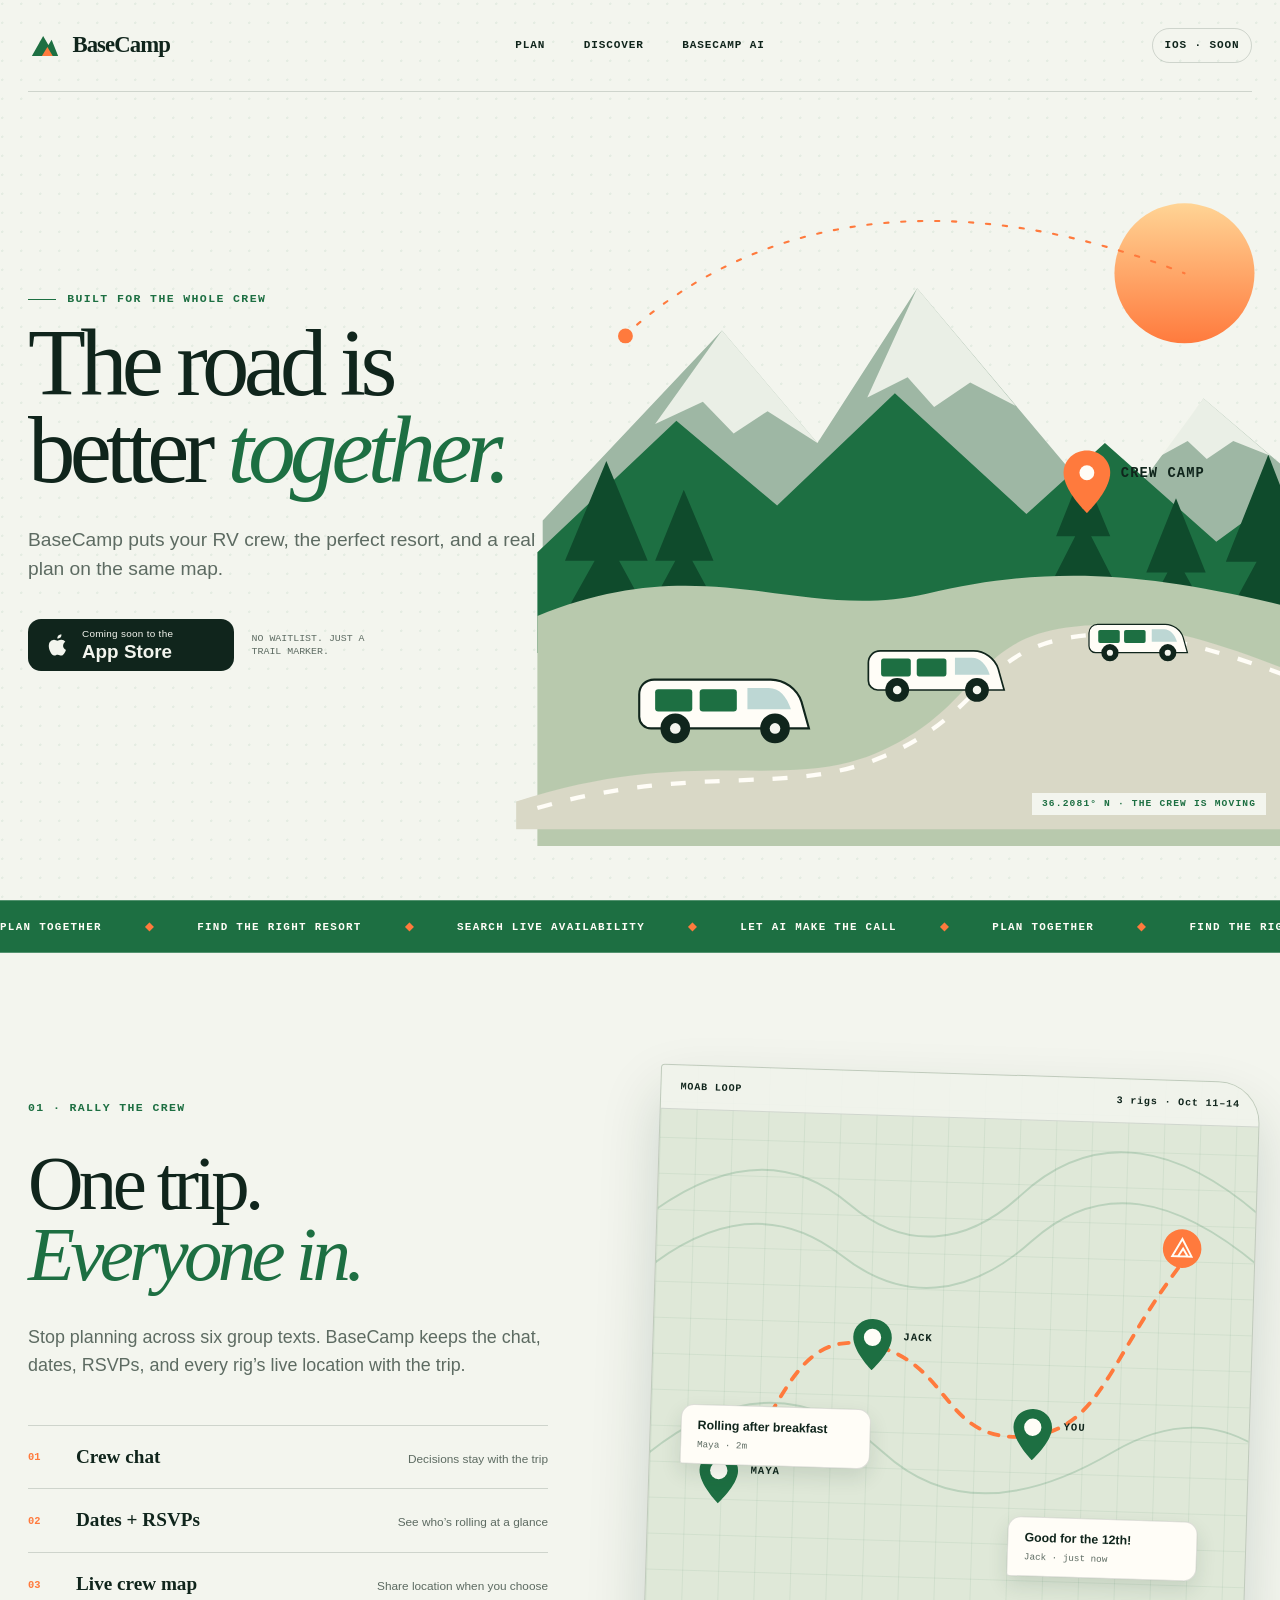
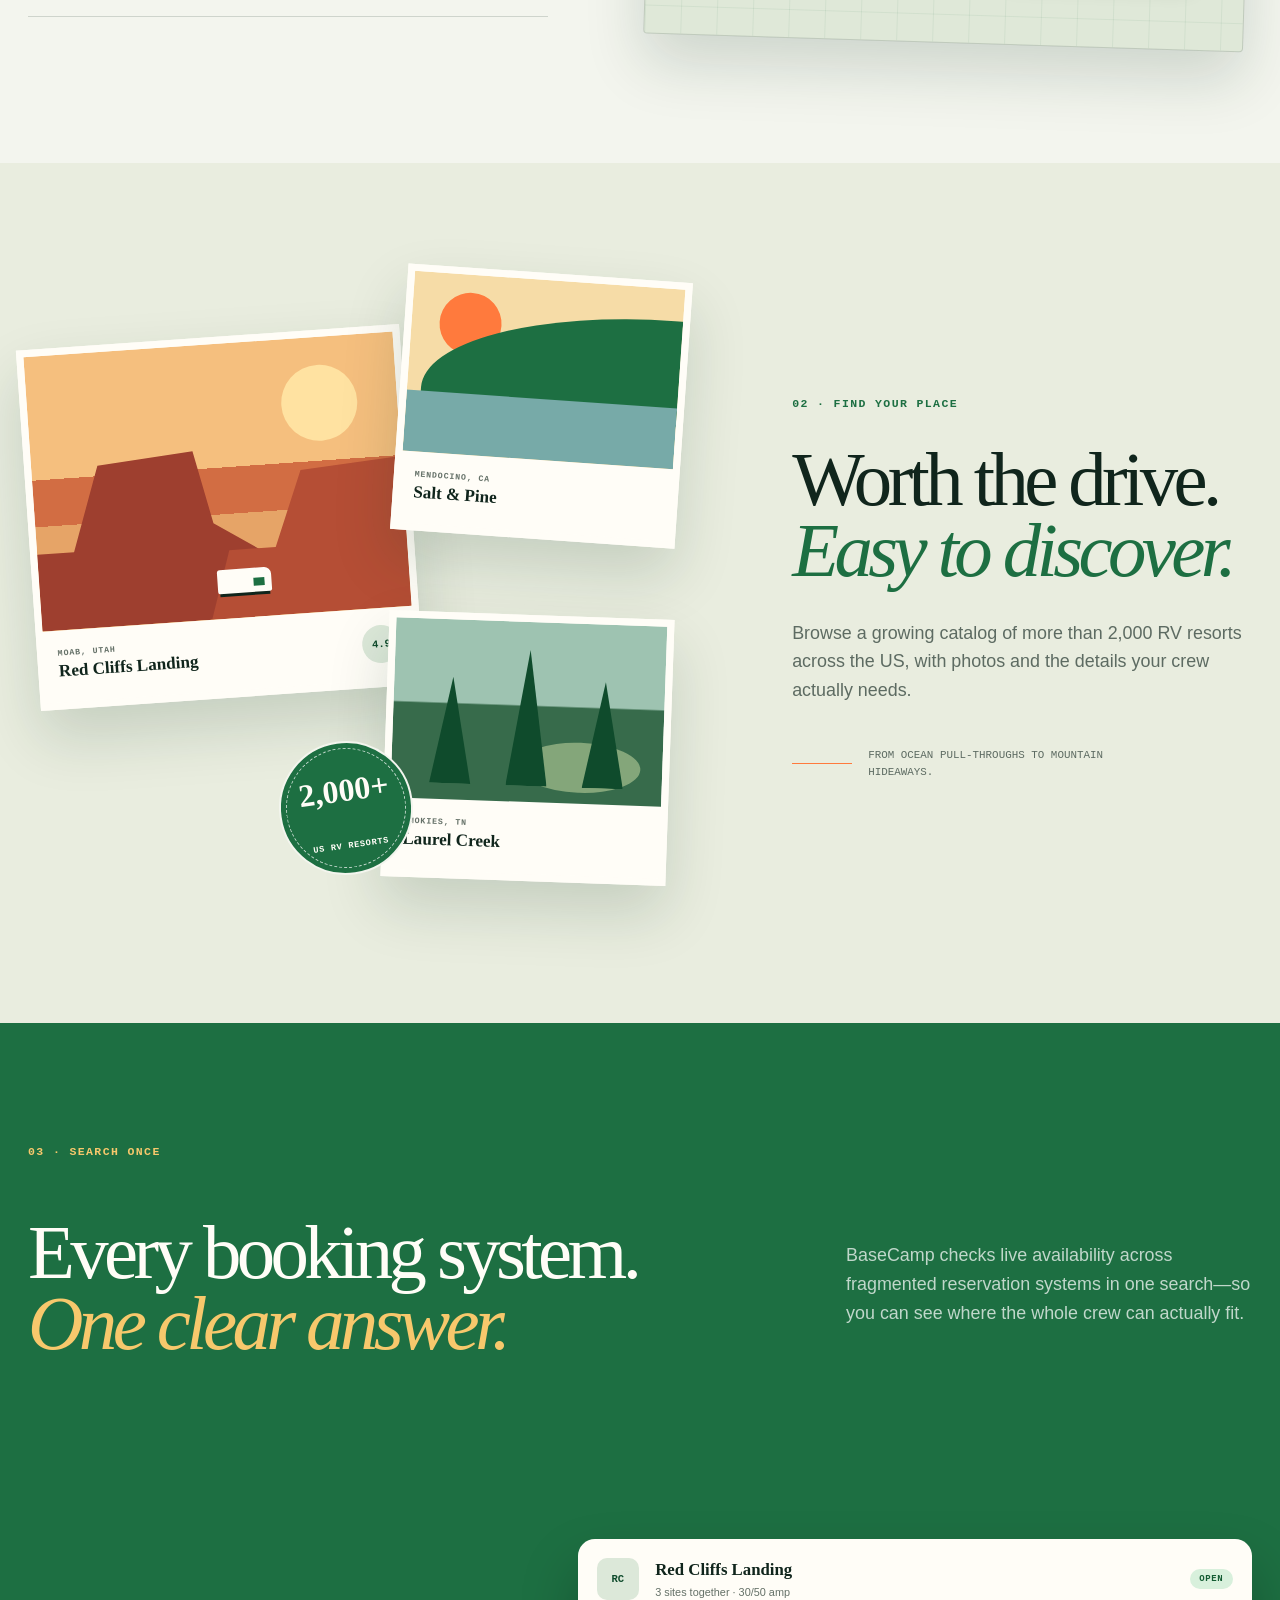
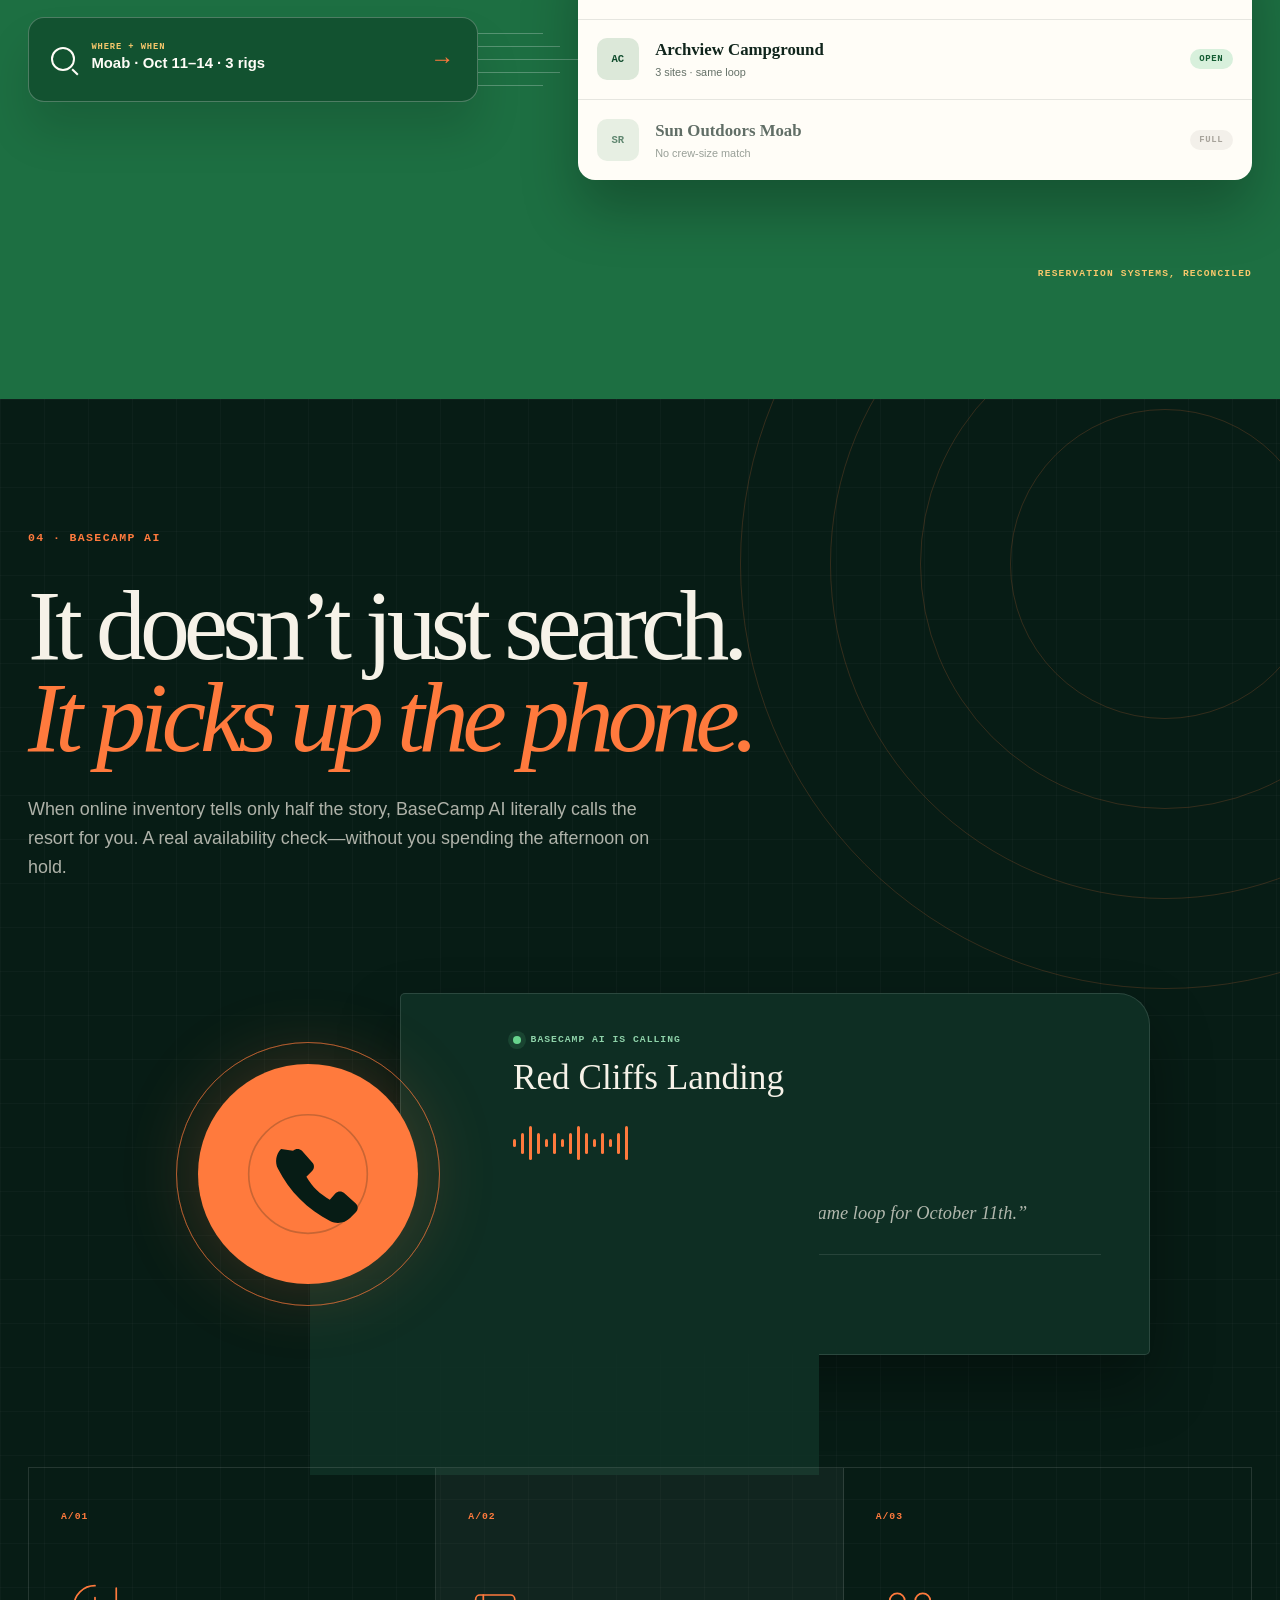
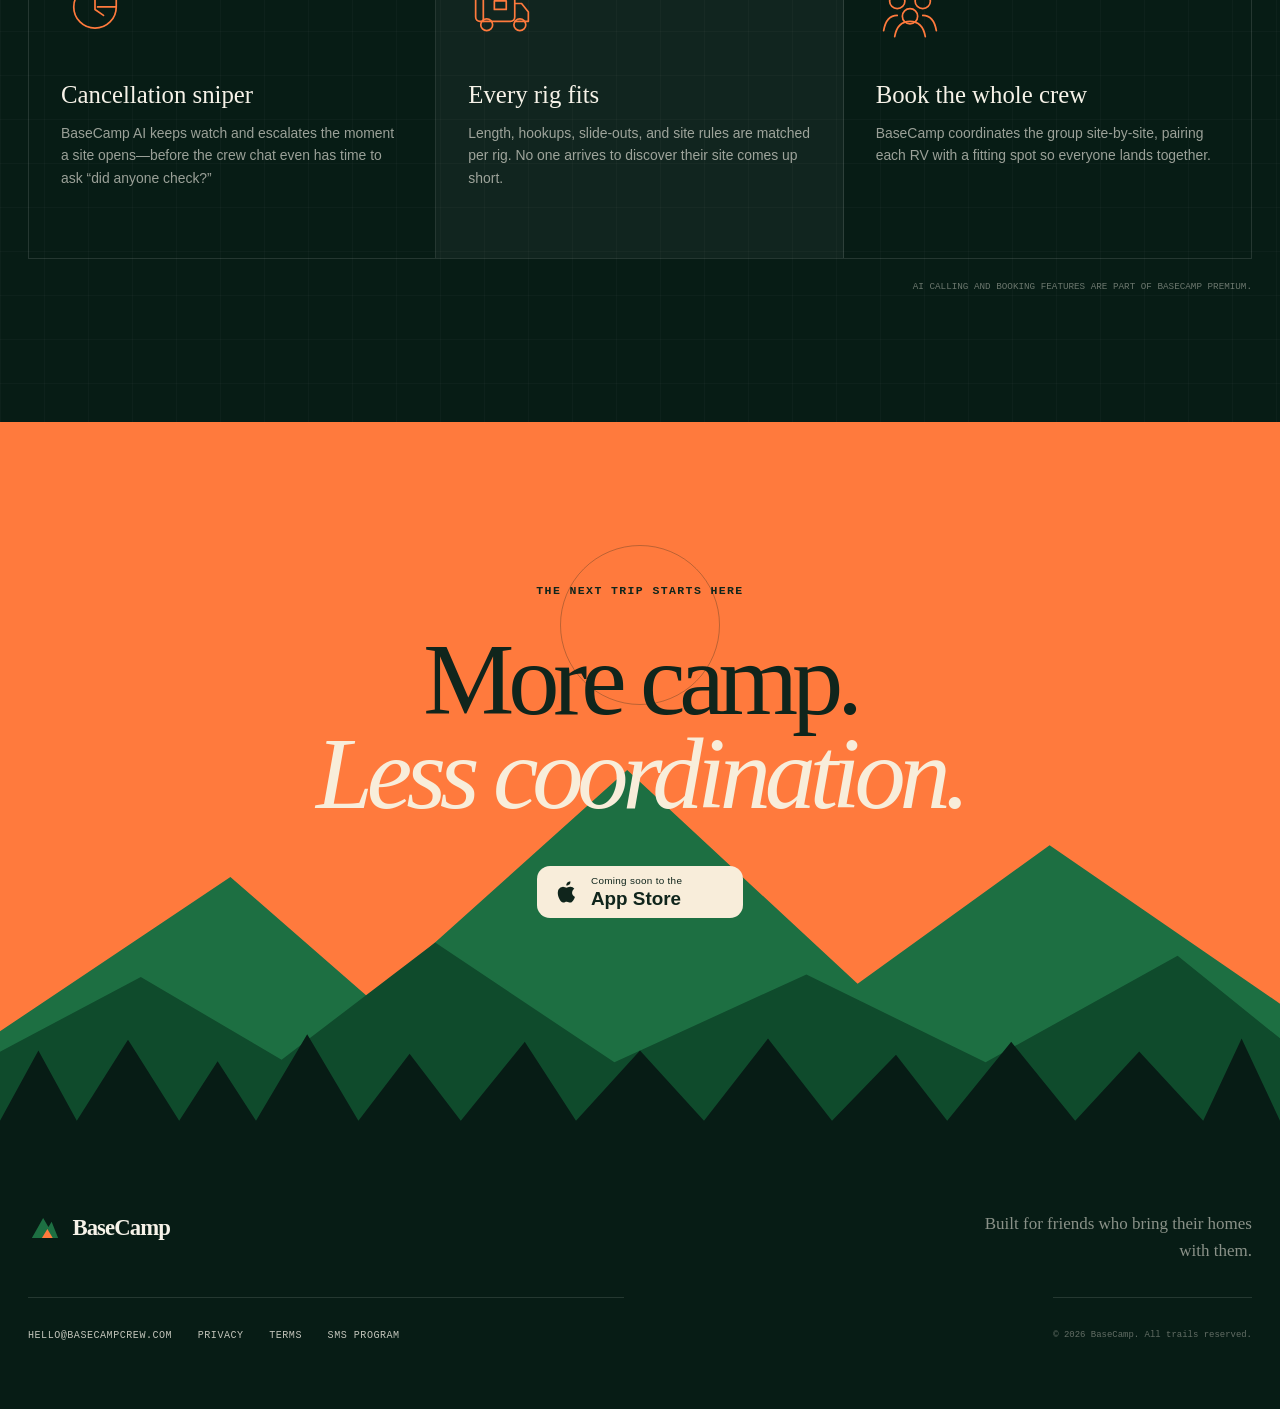
==== index.html @ 1815d850 "basecampcrew.com: Modern Trailhead site + hardened deploy tooling (BaseCamp#390) Co-Authored-By: Cla" ====
<!doctype html>
<html lang="en">
<head>
  <meta charset="utf-8">
  <meta name="viewport" content="width=device-width, initial-scale=1">
  <title>BaseCamp — RV trips are better together</title>
  <meta name="description" content="Plan RV trips with your crew, search live resort availability, and let BaseCamp AI call resorts and coordinate the booking.">
  <meta name="theme-color" content="#1d6f42" media="(prefers-color-scheme: light)">
  <meta name="theme-color" content="#071c15" media="(prefers-color-scheme: dark)">
  <meta property="og:type" content="website">
  <meta property="og:url" content="https://basecampcrew.com/">
  <meta property="og:title" content="BaseCamp — RV trips are better together">
  <meta property="og:description" content="One place to rally the crew, find the right RV resort, and let AI make the calls.">
  <meta property="og:image" content="https://basecampcrew.com/assets/social-card.svg">
  <meta property="og:image:alt" content="BaseCamp route winding through an illustrated mountain campground">
  <meta name="twitter:card" content="summary_large_image">
  <meta name="twitter:title" content="BaseCamp — RV trips are better together">
  <meta name="twitter:description" content="Plan together. Search live availability. Let BaseCamp AI phone resorts for your crew.">
  <meta name="twitter:image" content="https://basecampcrew.com/assets/social-card.svg">
  <link rel="canonical" href="https://basecampcrew.com/">
  <link rel="icon" href="data:image/svg+xml,%3Csvg xmlns='http://www.w3.org/2000/svg' viewBox='0 0 64 64'%3E%3Crect width='64' height='64' rx='16' fill='%231d6f42'/%3E%3Cpath d='M11 46 28 16l8 14 5-8 13 24Z' fill='%23f4f4ec'/%3E%3Cpath d='m27 46 8-13 8 13Z' fill='%23ff7a3d'/%3E%3C/svg%3E">
  <link rel="stylesheet" href="css/site.css">
  <script src="js/site.js" defer></script>
</head>
<body>
  <a class="skip-link" href="#main">Skip to content</a>
  <header class="site-header">
    <a class="brand" href="#top" aria-label="BaseCamp home">
      <svg viewBox="0 0 44 44" aria-hidden="true"><path d="M5 35 19.6 9l6.8 11.8 4.2-6.8L39 35Z"/><path class="brand-fire" d="m18 35 7.1-11.6L32 35Z"/></svg>
      <span>BaseCamp</span>
    </a>
    <nav aria-label="Primary navigation">
      <a href="#together">Plan</a>
      <a href="#discover">Discover</a>
      <a href="#ai">BaseCamp AI</a>
    </nav>
    <a class="header-status" href="#coming-soon">iOS · soon</a>
  </header>

  <main id="main">
    <section class="hero" id="top" aria-labelledby="hero-title">
      <div class="hero-copy reveal">
        <p class="eyebrow"><span></span> Built for the whole crew</p>
        <h1 id="hero-title">The road is better <em>together.</em></h1>
        <p class="lede">BaseCamp puts your RV crew, the perfect resort, and a real plan on the same map.</p>
        <div class="hero-actions">
          <a class="app-badge" id="coming-soon" href="#ai" aria-label="Coming soon to the App Store for iPhone">
            <svg viewBox="0 0 24 24" aria-hidden="true"><path d="M16.7 12.8c0-2.4 2-3.6 2.1-3.7a4.6 4.6 0 0 0-3.6-2c-1.5-.2-3 .9-3.7.9-.8 0-1.9-.9-3.2-.9a4.8 4.8 0 0 0-4 2.4c-1.7 3-.4 7.4 1.2 9.8.8 1.2 1.8 2.5 3.1 2.4 1.2-.1 1.7-.8 3.2-.8s1.9.8 3.2.8c1.3 0 2.2-1.2 3-2.4.9-1.4 1.3-2.7 1.3-2.8-.1 0-2.6-1-2.6-3.7ZM14.2 5.5A4 4 0 0 0 15.1 2a4 4 0 0 0-2.8 1.3 3.8 3.8 0 0 0-1 2.8c1.1.1 2.2-.5 2.9-1.3v.7Z"/></svg>
            <span><small>Coming soon to the</small>App Store</span>
          </a>
          <span class="no-signup">No waitlist. Just a trail marker.</span>
        </div>
      </div>

      <div class="hero-art reveal" data-parallax="0.045" aria-label="An RV crew arriving together at a mountain campground">
        <svg class="hero-scene" viewBox="0 0 760 650" role="img" aria-labelledby="hero-art-title hero-art-desc">
          <title id="hero-art-title">Arriving at camp</title>
          <desc id="hero-art-desc">Three RVs follow a winding route into a mountain campground under the sun.</desc>
          <defs>
            <linearGradient id="sunwash" x1="0" y1="0" x2="0" y2="1"><stop stop-color="#ffd495"/><stop offset="1" stop-color="#ff7a3d"/></linearGradient>
          </defs>
          <circle class="sun" cx="600" cy="120" r="66" fill="url(#sunwash)"/>
          <path class="route-orbit" d="M72 179C222 42 423 50 600 120"/>
          <circle class="route-dot" cx="73" cy="179" r="7"/>
          <path class="mountain-far" d="M-5 353 164 174l90 106 94-146 185 220 85-116 147 125v76H-5Z"/>
          <path class="snow" d="m164 174 90 106-47-30-32 21-29-30-45 21Zm184-40 93 111-43-22-34 23-25-28-38 19Zm270 104 63 54-35-14-25 17-18-17-31 17Z"/>
          <path class="mountain-near" d="M-10 383 121 259l95 80 111-106 124 114 74-67 105 93 140-102v207H-10Z"/>
          <g class="forest">
            <path d="m55 297-39 94h28l-37 66h96l-36-66h27Z"/><path d="m128 324-27 67h19l-27 50h70l-27-50h20Z"/><path d="m679 291-40 101h29l-37 68h97l-38-68h28Z"/><path d="m592 332-28 70h20l-27 51h71l-28-51h20Z"/><path d="m504 305-25 63h18l-24 47h63l-24-47h18Z"/>
          </g>
          <path class="ground" d="M-10 443c160-66 246 7 367-21 136-32 237-17 413 31v207H-10Z"/>
          <path class="road" d="M-30 618c167-54 250-9 338-45 100-42 89-106 181-119 88-12 167 23 296 75l-31 115H-30Z"/>
          <path class="road-line" d="M-10 624c151-43 235-10 325-48 97-41 91-99 179-113 79-12 161 19 281 67"/>
          <g class="rv rv-one" transform="translate(86 503)">
            <path class="rv-body" d="M0 14C0 6 6 0 14 0h110c13 0 25 9 29 21l7 25H11C5 46 0 41 0 35Z"/><path class="rv-glass" d="M102 8h20c10 0 17 8 21 20h-41Z"/><rect class="rv-window" x="15" y="9" width="35" height="21" rx="3"/><rect class="rv-window" x="57" y="9" width="35" height="21" rx="3"/><circle cx="34" cy="46" r="14"/><circle cx="128" cy="46" r="14"/><circle class="hub" cx="34" cy="46" r="5"/><circle class="hub" cx="128" cy="46" r="5"/>
          </g>
          <g class="rv rv-two" transform="translate(302 476) scale(.8)">
            <path class="rv-body" d="M0 14C0 6 6 0 14 0h110c13 0 25 9 29 21l7 25H11C5 46 0 41 0 35Z"/><path class="rv-glass" d="M102 8h20c10 0 17 8 21 20h-41Z"/><rect class="rv-window" x="15" y="9" width="35" height="21" rx="3"/><rect class="rv-window" x="57" y="9" width="35" height="21" rx="3"/><circle cx="34" cy="46" r="14"/><circle cx="128" cy="46" r="14"/><circle class="hub" cx="34" cy="46" r="5"/><circle class="hub" cx="128" cy="46" r="5"/>
          </g>
          <g class="rv rv-three" transform="translate(510 451) scale(.58)">
            <path class="rv-body" d="M0 14C0 6 6 0 14 0h110c13 0 25 9 29 21l7 25H11C5 46 0 41 0 35Z"/><path class="rv-glass" d="M102 8h20c10 0 17 8 21 20h-41Z"/><rect class="rv-window" x="15" y="9" width="35" height="21" rx="3"/><rect class="rv-window" x="57" y="9" width="35" height="21" rx="3"/><circle cx="34" cy="46" r="14"/><circle cx="128" cy="46" r="14"/><circle class="hub" cx="34" cy="46" r="5"/><circle class="hub" cx="128" cy="46" r="5"/>
          </g>
          <g class="map-label" transform="translate(486 287)"><path d="M0 21C0 9 10 0 22 0s22 9 22 21c0 17-22 38-22 38S0 38 0 21Z"/><circle cx="22" cy="21" r="7"/><text x="54" y="25">CREW CAMP</text></g>
        </svg>
        <p class="hero-coordinate">36.2081° N · THE CREW IS MOVING</p>
      </div>
    </section>

    <section class="marquee" aria-label="BaseCamp capabilities">
      <div>PLAN TOGETHER <span>◆</span> FIND THE RIGHT RESORT <span>◆</span> SEARCH LIVE AVAILABILITY <span>◆</span> LET AI MAKE THE CALL <span>◆</span> PLAN TOGETHER <span>◆</span> FIND THE RIGHT RESORT</div>
    </section>

    <section class="feature together" id="together" aria-labelledby="together-title">
      <div class="section-copy reveal">
        <p class="kicker">01 · Rally the crew</p>
        <h2 id="together-title">One trip.<br><em>Everyone in.</em></h2>
        <p>Stop planning across six group texts. BaseCamp keeps the chat, dates, RSVPs, and every rig’s live location with the trip.</p>
        <ul class="feature-list" aria-label="Planning features">
          <li><span>01</span><div><strong>Crew chat</strong><small>Decisions stay with the trip</small></div></li>
          <li><span>02</span><div><strong>Dates + RSVPs</strong><small>See who’s rolling at a glance</small></div></li>
          <li><span>03</span><div><strong>Live crew map</strong><small>Share location when you choose</small></div></li>
        </ul>
      </div>
      <div class="plan-art reveal" data-parallax="0.025">
        <div class="map-board" aria-label="Illustration of a live crew trip map">
          <div class="map-top"><span>MOAB LOOP</span><span>3 rigs · Oct 11–14</span></div>
          <svg viewBox="0 0 620 440" role="img" aria-label="Three crew members converging on a campground">
            <path class="contour" d="M-20 90c83-71 156-76 219-26 58 46 121 40 177-15 73-72 165-64 269 31M-9 137c72-60 139-65 201-20 65 48 133 40 197-21 67-64 146-55 244 25M-15 340c89-83 175-90 257-20 64 55 143 52 238-8 56-35 107-37 154-7"/>
            <path class="map-route" d="M71 348C138 304 135 192 226 209c87 16 75 103 169 89 72-11 78-84 151-185"/>
            <g class="pin pin-a" transform="translate(52 325)"><path d="M0 19C0 8 9 0 20 0s20 8 20 19c0 15-20 34-20 34S0 34 0 19Z"/><circle cx="20" cy="19" r="9"/><text x="53" y="21">MAYA</text></g>
            <g class="pin pin-b" transform="translate(207 182)"><path d="M0 19C0 8 9 0 20 0s20 8 20 19c0 15-20 34-20 34S0 34 0 19Z"/><circle cx="20" cy="19" r="9"/><text x="52" y="21">JACK</text></g>
            <g class="pin pin-c" transform="translate(376 270)"><path d="M0 19C0 8 9 0 20 0s20 8 20 19c0 15-20 34-20 34S0 34 0 19Z"/><circle cx="20" cy="19" r="9"/><text x="52" y="21">YOU</text></g>
            <g class="camp-pin" transform="translate(525 79)"><circle cx="20" cy="20" r="20"/><path d="m10 28 10-18 10 18Zm6 0 5-8 5 8Z"/></g>
          </svg>
          <div class="message-note note-one"><b>Good for the 12th!</b><span>Jack · just now</span></div>
          <div class="message-note note-two"><b>Rolling after breakfast</b><span>Maya · 2m</span></div>
        </div>
      </div>
    </section>

    <section class="feature discover" id="discover" aria-labelledby="discover-title">
      <div class="discover-art reveal" data-parallax="0.02" aria-label="A selection of illustrated RV resorts">
        <article class="resort-card resort-large">
          <div class="resort-picture desert-scene" aria-hidden="true"><span class="sun-disc"></span><span class="mesa mesa-a"></span><span class="mesa mesa-b"></span><span class="tiny-rv"></span></div>
          <div class="resort-info"><div><small>MOAB, UTAH</small><strong>Red Cliffs Landing</strong></div><span>4.9</span></div>
        </article>
        <article class="resort-card resort-small resort-top">
          <div class="resort-picture coast-scene" aria-hidden="true"><span class="coast-sun"></span><span class="coast-hill"></span><span class="coast-water"></span></div>
          <div class="resort-info"><div><small>MENDOCINO, CA</small><strong>Salt &amp; Pine</strong></div></div>
        </article>
        <article class="resort-card resort-small resort-bottom">
          <div class="resort-picture forest-scene" aria-hidden="true"><span></span><span></span><span></span><i></i></div>
          <div class="resort-info"><div><small>SMOKIES, TN</small><strong>Laurel Creek</strong></div></div>
        </article>
        <div class="catalog-seal"><strong>2,000+</strong><span>US RV RESORTS</span></div>
      </div>
      <div class="section-copy reveal">
        <p class="kicker">02 · Find your place</p>
        <h2 id="discover-title">Worth the drive.<br><em>Easy to discover.</em></h2>
        <p>Browse a growing catalog of more than 2,000 RV resorts across the US, with photos and the details your crew actually needs.</p>
        <div class="micro-proof"><span class="proof-line"></span><p>From ocean pull-throughs to mountain hideaways.</p></div>
      </div>
    </section>

    <section class="availability" id="availability" aria-labelledby="availability-title">
      <div class="availability-heading reveal">
        <p class="kicker">03 · Search once</p>
        <h2 id="availability-title">Every booking system.<br><em>One clear answer.</em></h2>
        <p>BaseCamp checks live availability across fragmented reservation systems in one search—so you can see where the whole crew can actually fit.</p>
      </div>
      <div class="search-stage reveal">
        <div class="search-query" aria-label="Example resort availability search"><span class="search-icon"></span><div><small>WHERE + WHEN</small><strong>Moab · Oct 11–14 · 3 rigs</strong></div><span class="search-arrow">→</span></div>
        <div class="system-lines" aria-hidden="true"><span></span><span></span><span></span><span></span><span></span></div>
        <div class="search-results">
          <div class="result-row"><span class="result-logo">RC</span><div><strong>Red Cliffs Landing</strong><small>3 sites together · 30/50 amp</small></div><span class="open-pill">OPEN</span></div>
          <div class="result-row"><span class="result-logo">AC</span><div><strong>Archview Campground</strong><small>3 sites · same loop</small></div><span class="open-pill">OPEN</span></div>
          <div class="result-row muted"><span class="result-logo">SR</span><div><strong>Sun Outdoors Moab</strong><small>No crew-size match</small></div><span class="full-pill">FULL</span></div>
        </div>
        <p class="systems-caption">RESERVATION SYSTEMS, RECONCILED</p>
      </div>
    </section>

    <section class="ai-section" id="ai" aria-labelledby="ai-title">
      <div class="signal-rings" aria-hidden="true"><span></span><span></span><span></span><span></span></div>
      <div class="ai-intro reveal">
        <p class="kicker">04 · BaseCamp AI</p>
        <h2 id="ai-title">It doesn’t just search.<br><em>It picks up the phone.</em></h2>
        <p>When online inventory tells only half the story, BaseCamp AI literally calls the resort for you. A real availability check—without you spending the afternoon on hold.</p>
      </div>
      <div class="call-stage reveal" data-parallax="0.018">
        <div class="phone-beacon" aria-label="BaseCamp AI calling Red Cliffs Landing">
          <svg viewBox="0 0 160 160" role="img" aria-label="Phone receiver with radiating signal"><circle cx="80" cy="80" r="73"/><path d="M54 41c4-4 10-4 14 0l16 18c4 4 4 10 0 14L75 82c10 17 21 27 37 36l9-10c4-4 10-4 14 0l18 16c4 4 4 10 0 14l-9 9c-8 8-21 10-31 5-36-18-65-47-83-83-5-10-3-23 5-31Z" transform="scale(.78) translate(25 25)"/></svg>
          <span class="beacon-pulse pulse-one"></span><span class="beacon-pulse pulse-two"></span>
        </div>
        <div class="call-card">
          <p class="calling-label"><span></span> BASECAMP AI IS CALLING</p>
          <h3>Red Cliffs Landing</h3>
          <div class="waveform" aria-hidden="true"><i></i><i></i><i></i><i></i><i></i><i></i><i></i><i></i><i></i><i></i><i></i><i></i><i></i><i></i><i></i></div>
          <p class="call-transcript">“Yes—we have three 40-foot sites in the same loop for October 11th.”</p>
          <div class="call-success"><span>✓</span><div><strong>3 crew sites confirmed</strong><small>Fit checked for every rig</small></div></div>
        </div>
      </div>
      <div class="ai-capabilities">
        <article class="ai-card reveal">
          <span class="ai-number">A/01</span>
          <svg viewBox="0 0 80 80" aria-hidden="true"><path d="M40 9a25 25 0 1 0 25 25"/><path d="M65 12v22H43"/><path d="M40 23v14l10 7"/></svg>
          <h3>Cancellation sniper</h3>
          <p>BaseCamp AI keeps watch and escalates the moment a site opens—before the crew chat even has time to ask “did anyone check?”</p>
        </article>
        <article class="ai-card featured reveal">
          <span class="ai-number">A/02</span>
          <svg viewBox="0 0 80 80" aria-hidden="true"><rect x="9" y="20" width="46" height="31" rx="5"/><path d="M55 30h8l8 10v11H55M18 20v31M31 27h14v10H31Z"/><circle cx="22" cy="55" r="7"/><circle cx="61" cy="55" r="7"/></svg>
          <h3>Every rig fits</h3>
          <p>Length, hookups, slide-outs, and site rules are matched per rig. No one arrives to discover their site comes up short.</p>
        </article>
        <article class="ai-card reveal">
          <span class="ai-number">A/03</span>
          <svg viewBox="0 0 80 80" aria-hidden="true"><circle cx="25" cy="27" r="9"/><circle cx="55" cy="27" r="9"/><circle cx="40" cy="45" r="9"/><path d="M9 62c2-12 8-18 16-18M71 62c-2-12-8-18-16-18M22 69c2-12 8-18 18-18s16 6 18 18"/></svg>
          <h3>Book the whole crew</h3>
          <p>BaseCamp coordinates the group site-by-site, pairing each RV with a fitting spot so everyone lands together.</p>
        </article>
      </div>
      <p class="ai-footnote reveal">AI calling and booking features are part of BaseCamp Premium.</p>
    </section>

    <section class="closing" aria-labelledby="closing-title">
      <div class="closing-art" aria-hidden="true"><span class="closing-sun"></span><span class="closing-mountain m1"></span><span class="closing-mountain m2"></span><span class="closing-trees"></span></div>
      <div class="closing-copy reveal">
        <p class="kicker">The next trip starts here</p>
        <h2 id="closing-title">More camp.<br><em>Less coordination.</em></h2>
        <a class="app-badge app-badge-light" href="#top" aria-label="Coming soon to the App Store for iPhone">
          <svg viewBox="0 0 24 24" aria-hidden="true"><path d="M16.7 12.8c0-2.4 2-3.6 2.1-3.7a4.6 4.6 0 0 0-3.6-2c-1.5-.2-3 .9-3.7.9-.8 0-1.9-.9-3.2-.9a4.8 4.8 0 0 0-4 2.4c-1.7 3-.4 7.4 1.2 9.8.8 1.2 1.8 2.5 3.1 2.4 1.2-.1 1.7-.8 3.2-.8s1.9.8 3.2.8c1.3 0 2.2-1.2 3-2.4.9-1.4 1.3-2.7 1.3-2.8-.1 0-2.6-1-2.6-3.7ZM14.2 5.5A4 4 0 0 0 15.1 2a4 4 0 0 0-2.8 1.3 3.8 3.8 0 0 0-1 2.8c1.1.1 2.2-.5 2.9-1.3v.7Z"/></svg>
          <span><small>Coming soon to the</small>App Store</span>
        </a>
      </div>
    </section>
  </main>

  <footer>
    <a class="brand footer-brand" href="#top"><svg viewBox="0 0 44 44" aria-hidden="true"><path d="M5 35 19.6 9l6.8 11.8 4.2-6.8L39 35Z"/><path class="brand-fire" d="m18 35 7.1-11.6L32 35Z"/></svg><span>BaseCamp</span></a>
    <p>Built for friends who bring their homes with them.</p>
    <div class="footer-links"><a href="mailto:hello@basecampcrew.com">hello@basecampcrew.com</a><a href="privacy.html">Privacy</a><a href="terms.html">Terms</a><a href="sms.html">SMS program</a></div>
    <small>© 2026 BaseCamp. All trails reserved.</small>
  </footer>
</body>
</html>
---- css/site.css ----
:root {
  color-scheme: light dark;
  --paper: #f3f5ee;
  --paper-2: #e9eddf;
  --ink: #10251c;
  --muted: #5d6b62;
  --green: #1d6f42;
  --green-deep: #0f4b2c;
  --green-surface: #1d6f42;
  --green-pale: #dce8d9;
  --orange: #ff7a3d;
  --amber: #f7c86c;
  --line: rgba(16, 37, 28, .16);
  --white: #fffdf7;
  --display: Charter, "Iowan Old Style", "Palatino Linotype", Georgia, serif;
  --sans: "Avenir Next", Avenir, "Trebuchet MS", sans-serif;
  --mono: "SFMono-Regular", Consolas, "Liberation Mono", monospace;
  --max: 1240px;
  --shadow: 0 28px 60px rgba(13, 49, 30, .16);
}

* { box-sizing: border-box; }
html { scroll-behavior: smooth; }
body { margin: 0; overflow-x: hidden; background: var(--paper); color: var(--ink); font-family: var(--sans); font-size: 17px; line-height: 1.6; }
a { color: inherit; }
svg { display: block; }
.skip-link { position: fixed; z-index: 999; top: 8px; left: 8px; padding: .65rem 1rem; transform: translateY(-150%); border-radius: 8px; background: var(--ink); color: var(--paper); }
.skip-link:focus { transform: none; }

.site-header { position: absolute; z-index: 20; top: 0; left: 50%; display: grid; grid-template-columns: 1fr auto 1fr; align-items: center; width: min(100% - 56px, var(--max)); height: 92px; transform: translateX(-50%); border-bottom: 1px solid var(--line); }
.brand { display: inline-flex; align-items: center; gap: .65rem; width: max-content; color: var(--ink); font-family: var(--display); font-size: 1.42rem; font-weight: 700; letter-spacing: -.04em; text-decoration: none; }
.brand svg { width: 34px; fill: var(--green); }
.brand .brand-fire { fill: var(--orange); }
nav { display: flex; align-items: center; gap: 2.4rem; }
nav a, .header-status { font-family: var(--mono); font-size: .69rem; font-weight: 700; letter-spacing: .08em; text-decoration: none; text-transform: uppercase; }
nav a { position: relative; }
nav a::after { position: absolute; right: 0; bottom: -.45rem; left: 0; height: 2px; transform: scaleX(0); transform-origin: left; background: var(--orange); content: ""; transition: transform .25s ease; }
nav a:hover::after, nav a:focus-visible::after { transform: scaleX(1); }
.header-status { justify-self: end; padding: .45rem .72rem; border: 1px solid var(--line); border-radius: 99px; }

.hero { position: relative; display: grid; grid-template-columns: .85fr 1.15fr; align-items: center; min-height: 760px; padding: 146px max(28px, calc((100vw - var(--max)) / 2)) 64px; background-color: var(--paper); background-image: radial-gradient(circle at 12% 20%, rgba(29,111,66,.07) 0 1px, transparent 1.5px); background-size: 19px 19px; }
.hero-copy { position: relative; z-index: 3; padding-bottom: 2rem; }
.eyebrow, .kicker { font-family: var(--mono); font-size: .72rem; font-weight: 700; letter-spacing: .12em; text-transform: uppercase; }
.eyebrow { display: flex; align-items: center; gap: .7rem; color: var(--green); }
.eyebrow span { display: inline-block; width: 28px; height: 1px; background: currentColor; }
h1, h2 { margin: 0; font-family: var(--display); font-weight: 500; letter-spacing: -.06em; line-height: .92; }
h1 { max-width: 670px; font-size: clamp(4.3rem, 7.4vw, 7.25rem); }
h1 em, h2 em { color: var(--green); font-weight: 500; }
.lede { max-width: 530px; margin: 2rem 0 2.2rem; color: var(--muted); font-size: clamp(1.05rem, 1.5vw, 1.3rem); line-height: 1.5; }
.hero-actions { display: flex; align-items: center; gap: 1.1rem; flex-wrap: wrap; }
.app-badge { display: inline-flex; align-items: center; gap: .7rem; min-width: 206px; padding: .62rem 1.05rem; border-radius: 13px; background: var(--ink); color: var(--paper); text-decoration: none; transition: transform .2s ease, box-shadow .2s ease; }
.app-badge:hover, .app-badge:focus-visible { transform: translateY(-2px); box-shadow: 0 8px 18px rgba(0,0,0,.18); }
.app-badge svg { width: 26px; fill: currentColor; }
.app-badge span { display: grid; font-size: 1.18rem; font-weight: 700; line-height: 1.05; }
.app-badge small { margin-bottom: .15rem; font-size: .62rem; font-weight: 500; letter-spacing: .03em; }
.no-signup { max-width: 120px; color: var(--muted); font-family: var(--mono); font-size: .62rem; line-height: 1.35; text-transform: uppercase; }
.hero-art { position: relative; min-width: 690px; margin-right: -8vw; transform: translateY(var(--parallax-y, 0)); }
.hero-scene { width: 100%; overflow: visible; }
.hero-scene .route-orbit { fill: none; stroke: var(--orange); stroke-dasharray: 4 12; stroke-linecap: round; stroke-width: 2; }
.route-dot { fill: var(--orange); }
.mountain-far { fill: #9eb7a4; }
.mountain-near { fill: var(--green); }
.snow { fill: var(--paper); opacity: .9; }
.forest { fill: var(--green-deep); }
.ground { fill: #b8c9ad; }
.road { fill: #d9d8c6; }
.road-line { fill: none; stroke: #fffdf7; stroke-dasharray: 14 18; stroke-width: 4; }
.rv circle { fill: var(--ink); }
.rv .hub { fill: var(--paper); }
.rv-body { fill: var(--white); stroke: var(--ink); stroke-width: 2; }
.rv-glass { fill: #bdd7d4; }
.rv-window { fill: var(--green); }
.map-label path { fill: var(--orange); }
.map-label circle { fill: var(--white); }
.map-label text { fill: var(--ink); font: 700 13px var(--mono); letter-spacing: 1px; }
.hero-coordinate { position: absolute; right: 11%; bottom: 3%; margin: 0; padding: .35rem .6rem; background: var(--paper); color: var(--green); font: 700 .6rem var(--mono); letter-spacing: .12em; }

.marquee { overflow: hidden; padding: 1.2rem 0; border-block: 1px solid rgba(255,255,255,.24); background: var(--green-surface); color: var(--white); white-space: nowrap; }
.marquee div { width: max-content; font: 700 .68rem var(--mono); letter-spacing: .12em; animation: marquee 30s linear infinite; }
.marquee span { margin: 0 2.2rem; color: var(--orange); }
@keyframes marquee { to { transform: translateX(-50%); } }

.feature { display: grid; grid-template-columns: 1fr 1.15fr; gap: clamp(3rem, 8vw, 8rem); align-items: center; min-height: 810px; padding: 110px max(28px, calc((100vw - var(--max)) / 2)); }
.section-copy { max-width: 520px; }
.kicker { margin: 0 0 2rem; color: var(--green); }
h2 { font-size: clamp(3.4rem, 6vw, 6.5rem); }
.section-copy > p:not(.kicker), .availability-heading > p:not(.kicker), .ai-intro > p:not(.kicker) { margin: 2rem 0; color: var(--muted); font-size: 1.12rem; }
.feature-list { display: grid; gap: 0; margin: 2.8rem 0 0; padding: 0; border-top: 1px solid var(--line); list-style: none; }
.feature-list li { display: grid; grid-template-columns: 48px 1fr; align-items: center; padding: 1rem 0; border-bottom: 1px solid var(--line); }
.feature-list li > span { color: var(--orange); font: 700 .65rem var(--mono); }
.feature-list div { display: flex; justify-content: space-between; align-items: baseline; gap: 1rem; }
.feature-list strong { font-family: var(--display); font-size: 1.2rem; }
.feature-list small { color: var(--muted); font-size: .74rem; }
.plan-art { transform: translateY(var(--parallax-y, 0)); }
.map-board { position: relative; overflow: hidden; min-height: 570px; border: 1px solid rgba(16,37,28,.15); border-radius: 4px 42px 4px 4px; background: #dfe8d8; box-shadow: var(--shadow); transform: rotate(1.8deg); }
.map-board::before { position: absolute; inset: 0; background-image: linear-gradient(rgba(29,111,66,.07) 1px, transparent 1px), linear-gradient(90deg, rgba(29,111,66,.07) 1px, transparent 1px); background-size: 36px 36px; content: ""; }
.map-top { position: relative; z-index: 2; display: flex; justify-content: space-between; padding: 1rem 1.2rem; border-bottom: 1px solid rgba(16,37,28,.14); background: rgba(243,245,238,.88); font: 700 .63rem var(--mono); letter-spacing: .08em; }
.map-board > svg { position: absolute; inset: 72px 0 auto; width: 100%; }
.contour { fill: none; stroke: rgba(29,111,66,.19); stroke-width: 2; }
.map-route { fill: none; stroke: var(--orange); stroke-dasharray: 10 11; stroke-linecap: round; stroke-width: 4; }
.pin path { fill: var(--green); }
.pin circle { fill: var(--white); }
.pin text { fill: var(--ink); font: 700 11px var(--mono); letter-spacing: 1px; }
.camp-pin circle { fill: var(--orange); }
.camp-pin path { fill: none; stroke: var(--white); stroke-width: 2; }
.message-note { position: absolute; z-index: 3; display: grid; min-width: 190px; padding: .8rem 1rem; border: 1px solid rgba(16,37,28,.14); border-radius: 13px 13px 13px 3px; background: var(--white); box-shadow: 0 9px 20px rgba(25,55,39,.12); line-height: 1.25; }
.message-note b { font-size: .77rem; }
.message-note span { margin-top: .35rem; color: var(--muted); font: .58rem var(--mono); }
.note-one { right: 8%; bottom: 12%; }
.note-two { bottom: 30%; left: 5%; }

.discover { grid-template-columns: 1.18fr .82fr; overflow: hidden; background: var(--paper-2); }
.discover-art { position: relative; min-height: 640px; transform: translateY(var(--parallax-y, 0)); }
.resort-card { position: absolute; overflow: hidden; border: 7px solid var(--white); background: var(--white); box-shadow: var(--shadow); }
.resort-large { top: 10%; left: 0; width: 58%; transform: rotate(-4deg); }
.resort-small { width: 43%; }
.resort-top { top: 0; right: 1%; transform: rotate(4deg); }
.resort-bottom { right: 3%; bottom: 5%; transform: rotate(2deg); }
.resort-picture { position: relative; overflow: hidden; height: 275px; }
.resort-small .resort-picture { height: 180px; }
.resort-info { display: flex; justify-content: space-between; align-items: center; min-height: 72px; padding: .7rem .85rem; color: #10251c; }
.resort-info div { display: grid; }
.resort-info small { color: #657168; font: 700 .52rem var(--mono); letter-spacing: .1em; }
.resort-info strong { font-family: var(--display); font-size: 1.07rem; }
.resort-info > span { display: grid; place-items: center; width: 38px; height: 38px; border-radius: 50%; background: var(--green-pale); color: var(--green-deep); font: 700 .66rem var(--mono); }
.desert-scene { background: linear-gradient(#f5bf7e 0 45%, #d26d43 45% 62%, #e6a467 62%); }
.sun-disc { position: absolute; top: 28px; right: 40px; width: 76px; height: 76px; border-radius: 50%; background: #ffe2a1; }
.mesa { position: absolute; bottom: 0; background: #9e3f2f; clip-path: polygon(8% 60%, 25% 60%, 36% 16%, 72% 12%, 78% 50%, 100% 70%, 100% 100%, 0 100%); }
.mesa-a { left: -8%; width: 72%; height: 70%; }
.mesa-b { right: -20%; width: 74%; height: 62%; background: #b54e35; }
.tiny-rv { position: absolute; bottom: 25px; left: 48%; width: 54px; height: 24px; border-radius: 3px 7px 2px 2px; background: var(--white); box-shadow: 0 5px 0 -2px #10251c; }
.tiny-rv::after { position: absolute; right: 7px; bottom: 6px; width: 11px; height: 8px; background: #1d6f42; content: ""; }
.coast-scene { background: #f6dca7; }
.coast-sun { position: absolute; top: 18px; left: 28px; width: 62px; height: 62px; border-radius: 50%; background: var(--orange); }
.coast-hill { position: absolute; right: -20%; bottom: 24%; width: 115%; height: 58%; border-radius: 80% 0 0; background: var(--green); }
.coast-water { position: absolute; right: 0; bottom: 0; left: 0; height: 34%; background: #77aaa8; }
.forest-scene { display: flex; align-items: flex-end; justify-content: space-around; padding: 1rem 1.3rem; background: linear-gradient(#9ec3b1 0 46%, #376b4b 47%); }
.forest-scene span { z-index: 2; width: 18%; height: 72%; background: var(--green-deep); clip-path: polygon(50% 0, 100% 100%, 0 100%); }
.forest-scene span:nth-child(2) { height: 92%; }
.forest-scene i { position: absolute; right: 8%; bottom: 6%; width: 45%; height: 28%; border-radius: 50%; background: #84a67a; }
.catalog-seal { position: absolute; z-index: 4; bottom: 6%; left: 38%; display: grid; place-items: center; width: 134px; height: 134px; border: 2px solid var(--paper); border-radius: 50%; outline: 1px dashed rgba(255,255,255,.7); outline-offset: -8px; background: var(--green); color: var(--white); transform: rotate(-8deg); }
.catalog-seal strong { margin-bottom: -1.2rem; font-family: var(--display); font-size: 2rem; }
.catalog-seal span { font: 700 .54rem var(--mono); letter-spacing: .08em; }
.micro-proof { display: flex; align-items: center; gap: 1rem; margin-top: 2rem; }
.proof-line { flex: 0 0 60px; height: 1px; background: var(--orange); }
.micro-proof p { max-width: 250px; color: var(--muted); font: .68rem/1.5 var(--mono); text-transform: uppercase; }

.availability { padding: 120px max(28px, calc((100vw - var(--max)) / 2)); background: var(--green-surface); color: var(--white); }
.availability-heading { display: grid; grid-template-columns: 1fr .55fr; gap: 1rem 5rem; align-items: end; }
.availability-heading .kicker { grid-column: 1 / -1; color: var(--amber); }
.availability-heading h2 { color: var(--white); }
.availability-heading h2 em { color: var(--amber); }
.availability-heading > p:not(.kicker) { color: rgba(255,255,255,.72); }
.search-stage { position: relative; display: grid; grid-template-columns: .8fr 100px 1.2fr; align-items: center; min-height: 440px; margin-top: 5rem; }
.search-query { display: flex; align-items: center; gap: 1rem; padding: 1.4rem; border: 1px solid rgba(255,255,255,.25); border-radius: 16px; background: rgba(5,46,25,.44); box-shadow: 0 30px 45px rgba(0,0,0,.13); }
.search-query div { display: grid; }
.search-query small { color: var(--amber); font: 700 .55rem var(--mono); letter-spacing: .1em; }
.search-query strong { font-size: .93rem; }
.search-icon { position: relative; width: 24px; height: 24px; border: 2px solid var(--white); border-radius: 50%; }
.search-icon::after { position: absolute; right: -6px; bottom: -4px; width: 8px; height: 2px; rotate: 45deg; background: var(--white); content: ""; }
.search-arrow { margin-left: auto; color: var(--orange); font-size: 1.5rem; }
.system-lines { display: grid; align-content: center; gap: 12px; }
.system-lines span { display: block; height: 1px; background: rgba(255,255,255,.25); }
.system-lines span:nth-child(1), .system-lines span:nth-child(5) { width: 65%; }
.system-lines span:nth-child(2), .system-lines span:nth-child(4) { width: 82%; }
.search-results { overflow: hidden; border-radius: 17px; background: var(--white); color: #10251c; box-shadow: 0 30px 55px rgba(0,0,0,.25); }
.result-row { display: grid; grid-template-columns: 44px 1fr auto; gap: .9rem; align-items: center; padding: 1.1rem 1.2rem; border-bottom: 1px solid rgba(16,37,28,.1); }
.result-row:last-child { border: 0; }
.result-row > div { display: grid; }
.result-row strong { font-family: var(--display); font-size: 1.05rem; }
.result-row small { color: #647067; font-size: .68rem; }
.result-logo { display: grid; place-items: center; width: 42px; height: 42px; border-radius: 10px; background: #dce8d9; color: var(--green-deep); font: 700 .66rem var(--mono); }
.open-pill, .full-pill { padding: .32rem .6rem; border-radius: 99px; background: #d8f0dc; color: #145c33; font: 700 .56rem var(--mono); letter-spacing: .07em; }
.full-pill { background: #eeeae4; color: #7b756c; }
.result-row.muted { opacity: .66; }
.systems-caption { position: absolute; right: 0; bottom: 0; margin: 0; color: var(--amber); font: 700 .6rem var(--mono); letter-spacing: .12em; }

.ai-section { position: relative; overflow: hidden; padding: 130px max(28px, calc((100vw - var(--max)) / 2)); background: #071c15; color: #f6f2e8; }
.ai-section::before { position: absolute; inset: 0; background-image: linear-gradient(rgba(255,255,255,.025) 1px, transparent 1px), linear-gradient(90deg, rgba(255,255,255,.025) 1px, transparent 1px); background-size: 44px 44px; content: ""; }
.signal-rings { position: absolute; top: -260px; right: -310px; width: 850px; height: 850px; }
.signal-rings span { position: absolute; inset: var(--ring, 0); border: 1px solid rgba(255,122,61,.18); border-radius: 50%; }
.signal-rings span:nth-child(2) { --ring: 90px; }
.signal-rings span:nth-child(3) { --ring: 180px; }
.signal-rings span:nth-child(4) { --ring: 270px; }
.ai-intro { position: relative; z-index: 2; max-width: 940px; }
.ai-intro .kicker { color: var(--orange); }
.ai-intro h2 { font-size: clamp(4rem, 7.8vw, 8.4rem); }
.ai-intro h2 em { color: var(--orange); }
.ai-intro > p:not(.kicker) { max-width: 650px; color: rgba(246,242,232,.7); }
.call-stage { position: relative; z-index: 2; display: grid; grid-template-columns: .5fr 1fr; align-items: center; max-width: 1020px; margin: 7rem auto; transform: translateY(var(--parallax-y, 0)); }
.phone-beacon { position: relative; z-index: 2; display: grid; place-items: center; width: 220px; height: 220px; margin-left: 20%; border-radius: 50%; background: var(--orange); box-shadow: 0 0 80px rgba(255,122,61,.24); }
.phone-beacon > svg { width: 130px; }
.phone-beacon > svg circle { fill: none; stroke: rgba(7,28,21,.22); stroke-width: 2; }
.phone-beacon > svg path { fill: #071c15; }
.beacon-pulse { position: absolute; inset: -22px; border: 1px solid rgba(255,122,61,.42); border-radius: 50%; animation: pulse 2.5s ease-out infinite; }
.pulse-two { animation-delay: 1.25s; }
@keyframes pulse { to { opacity: 0; transform: scale(1.45); } }
.call-card { margin-left: -70px; padding: 2.5rem 3rem 2.5rem 7rem; border: 1px solid rgba(255,255,255,.12); border-radius: 5px 32px 5px 5px; background: rgba(16,49,38,.88); box-shadow: 0 30px 60px rgba(0,0,0,.35); backdrop-filter: blur(8px); }
.calling-label { display: flex; align-items: center; gap: .6rem; margin: 0; color: #8ed2a9; font: 700 .61rem var(--mono); letter-spacing: .1em; }
.calling-label span { width: 8px; height: 8px; border-radius: 50%; background: #67d48d; box-shadow: 0 0 0 5px rgba(103,212,141,.13); }
.call-card h3 { margin: .8rem 0 1.5rem; font: 500 2.2rem var(--display); }
.waveform { display: flex; align-items: center; gap: 5px; height: 42px; margin: 1rem 0; }
.waveform i { width: 3px; height: 20%; border-radius: 3px; background: var(--orange); animation: wave 1.2s ease-in-out infinite alternate; }
.waveform i:nth-child(3n) { height: 80%; animation-delay: -.4s; }
.waveform i:nth-child(2n) { height: 50%; animation-delay: -.8s; }
@keyframes wave { to { height: 95%; opacity: .55; } }
.call-transcript { padding: 1rem 0 1.6rem; border-bottom: 1px solid rgba(255,255,255,.1); color: rgba(246,242,232,.7); font-family: var(--display); font-size: 1.15rem; font-style: italic; }
.call-success { display: flex; align-items: center; gap: .8rem; margin-top: 1.3rem; }
.call-success > span { display: grid; place-items: center; width: 32px; height: 32px; border-radius: 50%; background: #67d48d; color: #071c15; font-weight: 800; }
.call-success div { display: grid; }
.call-success strong { font-size: .83rem; }
.call-success small { color: rgba(246,242,232,.55); font-size: .67rem; }
.ai-capabilities { position: relative; z-index: 2; display: grid; grid-template-columns: repeat(3, 1fr); border: 1px solid rgba(255,255,255,.12); }
.ai-card { min-height: 390px; padding: 2rem; border-right: 1px solid rgba(255,255,255,.12); }
.ai-card:last-child { border: 0; }
.ai-card.featured { background: rgba(255,255,255,.045); }
.ai-number { color: var(--orange); font: 700 .61rem var(--mono); letter-spacing: .1em; }
.ai-card svg { width: 68px; margin: 3.2rem 0 2.2rem; fill: none; stroke: var(--orange); stroke-linecap: round; stroke-linejoin: round; stroke-width: 2; }
.ai-card h3 { margin: 0 0 .8rem; font: 500 1.55rem var(--display); }
.ai-card p { margin: 0; color: rgba(246,242,232,.62); font-size: .87rem; }
.ai-footnote { position: relative; z-index: 2; margin: 1.4rem 0 0; color: rgba(246,242,232,.42); font: .58rem var(--mono); text-align: right; text-transform: uppercase; }

.closing { position: relative; display: grid; place-items: center; min-height: 720px; overflow: hidden; background: var(--orange); color: #10251c; text-align: center; }
.closing-art { position: absolute; inset: 0; }
.closing-sun { position: absolute; top: 17%; left: 50%; width: 160px; height: 160px; transform: translateX(-50%); border: 1px solid rgba(16,37,28,.28); border-radius: 50%; }
.closing-mountain { position: absolute; right: 0; bottom: 0; left: 0; height: 55%; background: #1d6f42; clip-path: polygon(0 100%,0 72%,18% 33%,29% 64%,49% 6%,67% 60%,82% 25%,100% 65%,100% 100%); }
.closing-mountain.m2 { height: 37%; background: #0f4b2c; clip-path: polygon(0 100%,0 66%,11% 38%,22% 69%,34% 25%,48% 70%,63% 37%,77% 70%,92% 30%,100% 61%,100% 100%); }
.closing-trees { position: absolute; right: 0; bottom: 0; left: 0; height: 15%; background: #071c15; clip-path: polygon(0 100%,0 80%,3% 15%,6% 80%,10% 5%,14% 80%,17% 25%,20% 80%,24% 0,28% 80%,32% 18%,36% 80%,41% 7%,45% 80%,50% 15%,55% 80%,60% 4%,65% 80%,70% 19%,74% 80%,79% 7%,84% 80%,89% 16%,94% 80%,97% 4%,100% 80%,100% 100%); }
.closing-copy { position: relative; z-index: 2; padding-bottom: 4rem; }
.closing-copy .kicker { color: #10251c; }
.closing-copy h2 { font-size: clamp(4.2rem, 8vw, 8rem); }
.closing-copy h2 em { color: #f8edda; }
.app-badge-light { margin-top: 2.8rem; background: #f8edda; color: #10251c; text-align: left; }

footer { display: grid; grid-template-columns: 1fr 1fr; gap: 2rem; align-items: start; padding: 68px max(28px, calc((100vw - var(--max)) / 2)); background: #071c15; color: #f6f2e8; }
.footer-brand { color: #f6f2e8; }
footer > p { justify-self: end; max-width: 300px; margin: 0; color: rgba(246,242,232,.55); font-family: var(--display); text-align: right; }
.footer-links { display: flex; gap: 1.6rem; flex-wrap: wrap; padding-top: 2rem; border-top: 1px solid rgba(255,255,255,.12); }
.footer-links a { color: rgba(246,242,232,.78); font: .63rem var(--mono); letter-spacing: .05em; text-decoration: none; text-transform: uppercase; }
.footer-links a:hover, .footer-links a:focus-visible { color: var(--orange); }
footer > small { justify-self: end; padding-top: 2rem; border-top: 1px solid rgba(255,255,255,.12); color: rgba(246,242,232,.38); font: .56rem var(--mono); }

.js .reveal { opacity: 0; transform: translateY(28px); transition: opacity .8s cubic-bezier(.22,1,.36,1), transform .8s cubic-bezier(.22,1,.36,1); }
.js .reveal.is-visible { opacity: 1; transform: translateY(0); }

@media (max-width: 980px) {
  .site-header { width: min(100% - 36px, var(--max)); }
  nav { gap: 1.2rem; }
  .hero { grid-template-columns: 1fr; padding-top: 145px; }
  .hero-copy { max-width: 700px; }
  .hero-art { min-width: 0; width: 90%; margin: -5rem -7% -2rem auto; }
  .feature { grid-template-columns: 1fr; min-height: 0; padding-block: 95px; }
  .section-copy { max-width: 680px; }
  .plan-art { max-width: 720px; margin: 0 auto; }
  .discover { grid-template-columns: 1fr; }
  .discover .discover-art { order: 2; width: min(760px, 100%); }
  .availability-heading { grid-template-columns: 1fr; }
  .availability-heading .kicker { grid-column: auto; }
  .availability-heading > p:not(.kicker) { max-width: 620px; }
  .search-stage { grid-template-columns: 1fr; gap: 1rem; }
  .system-lines { display: none; }
  .systems-caption { position: static; text-align: right; }
  .call-stage { grid-template-columns: 1fr; justify-items: center; }
  .phone-beacon { margin: 0 0 -70px; }
  .call-card { width: 100%; margin: 0; padding: 7rem 2rem 2.5rem; }
}

@media (max-width: 700px) {
  body { font-size: 16px; }
  .site-header { grid-template-columns: 1fr auto; height: 76px; }
  .site-header nav { display: none; }
  .brand { font-size: 1.25rem; }
  .brand svg { width: 30px; }
  .hero { min-height: auto; padding: 116px 20px 50px; }
  h1 { font-size: clamp(3.7rem, 18vw, 5.25rem); }
  .lede { margin: 1.5rem 0 1.8rem; }
  .hero-art { width: 125%; margin: -1rem -20% -1rem -5%; }
  .hero-coordinate { right: 14%; bottom: 1%; }
  .no-signup { max-width: 100px; }
  .feature, .availability, .ai-section { padding: 78px 20px; }
  h2 { font-size: clamp(3.25rem, 15vw, 5rem); }
  .section-copy > p:not(.kicker), .availability-heading > p:not(.kicker), .ai-intro > p:not(.kicker) { font-size: 1rem; }
  .feature-list div { display: grid; }
  .feature-list small { font-size: .68rem; }
  .map-board { min-height: 430px; border-radius: 3px 28px 3px 3px; }
  .map-board > svg { width: 130%; transform: translateX(-14%); }
  .note-one { right: 4%; bottom: 8%; }
  .note-two { bottom: 28%; left: 3%; }
  .discover-art { min-height: 560px; }
  .resort-card { border-width: 5px; }
  .resort-large { top: 8%; width: 70%; }
  .resort-small { width: 48%; }
  .resort-top { right: -6%; }
  .resort-bottom { right: 0; bottom: 3%; }
  .resort-picture { height: 220px; }
  .resort-small .resort-picture { height: 150px; }
  .resort-info { min-height: 62px; padding: .55rem; }
  .resort-info strong { font-size: .82rem; }
  .catalog-seal { bottom: 9%; left: 28%; width: 105px; height: 105px; }
  .catalog-seal strong { font-size: 1.55rem; }
  .availability-heading .kicker { margin-bottom: 0; }
  .search-stage { min-height: 0; margin-top: 3rem; }
  .search-query { padding: 1rem; }
  .search-query strong { font-size: .78rem; }
  .result-row { grid-template-columns: 36px 1fr auto; padding: .95rem .8rem; }
  .result-logo { width: 36px; height: 36px; }
  .result-row strong { font-size: .91rem; }
  .result-row small { font-size: .6rem; }
  .open-pill, .full-pill { padding: .24rem .38rem; font-size: .5rem; }
  .ai-intro h2 { font-size: clamp(3.5rem, 16vw, 5.5rem); }
  .call-stage { margin: 5rem auto; }
  .phone-beacon { width: 160px; height: 160px; margin-bottom: -50px; }
  .phone-beacon > svg { width: 96px; }
  .call-card { padding: 6rem 1.3rem 1.8rem; }
  .call-card h3 { font-size: 1.7rem; }
  .ai-capabilities { grid-template-columns: 1fr; }
  .ai-card { min-height: 0; padding: 1.7rem; border-right: 0; border-bottom: 1px solid rgba(255,255,255,.12); }
  .ai-card svg { width: 56px; margin: 2rem 0 1.5rem; }
  .ai-footnote { text-align: left; }
  .closing { min-height: 640px; }
  .closing-copy { padding-inline: 20px; }
  .closing-copy h2 { font-size: clamp(4rem, 19vw, 6rem); }
  footer { grid-template-columns: 1fr; padding: 52px 20px; }
  footer > p, footer > small { justify-self: start; text-align: left; }
  footer > small { width: 100%; }
}

@media (prefers-color-scheme: dark) {
  :root { --paper: #0c2119; --paper-2: #10271d; --ink: #f1eee4; --muted: #aab7ae; --green: #53ad75; --green-deep: #1d6f42; --green-pale: #1a4430; --line: rgba(255,255,255,.14); --white: #f6f2e8; --shadow: 0 28px 60px rgba(0,0,0,.34); }
  .hero { background-image: radial-gradient(circle at 12% 20%, rgba(122,194,145,.1) 0 1px, transparent 1.5px); }
  .mountain-far { fill: #315c48; }
  .mountain-near { fill: #1d6f42; }
  .snow { fill: #d3ded6; }
  .ground { fill: #294c3b; }
  .road { fill: #53665d; }
  .road-line { stroke: #dce8d9; }
  .rv-body { stroke: #10251c; }
  .hero-coordinate { color: #8bd3a6; }
  .map-board { color: #10251c; }
  .discover .section-copy { color: var(--ink); }
  .result-row strong, .resort-info strong { color: #10251c; }
  .closing { color: #10251c; }
}

@media (prefers-reduced-motion: reduce) {
  html { scroll-behavior: auto; }
  *, *::before, *::after { animation-duration: .01ms !important; animation-iteration-count: 1 !important; transition-duration: .01ms !important; }
  [data-parallax] { transform: none !important; }
}

@media print {
  .site-header { position: static; transform: none; margin: 0 auto; }
  .hero, .feature, .availability, .ai-section, .closing { min-height: auto; break-inside: avoid; }
  .marquee { display: none; }
}
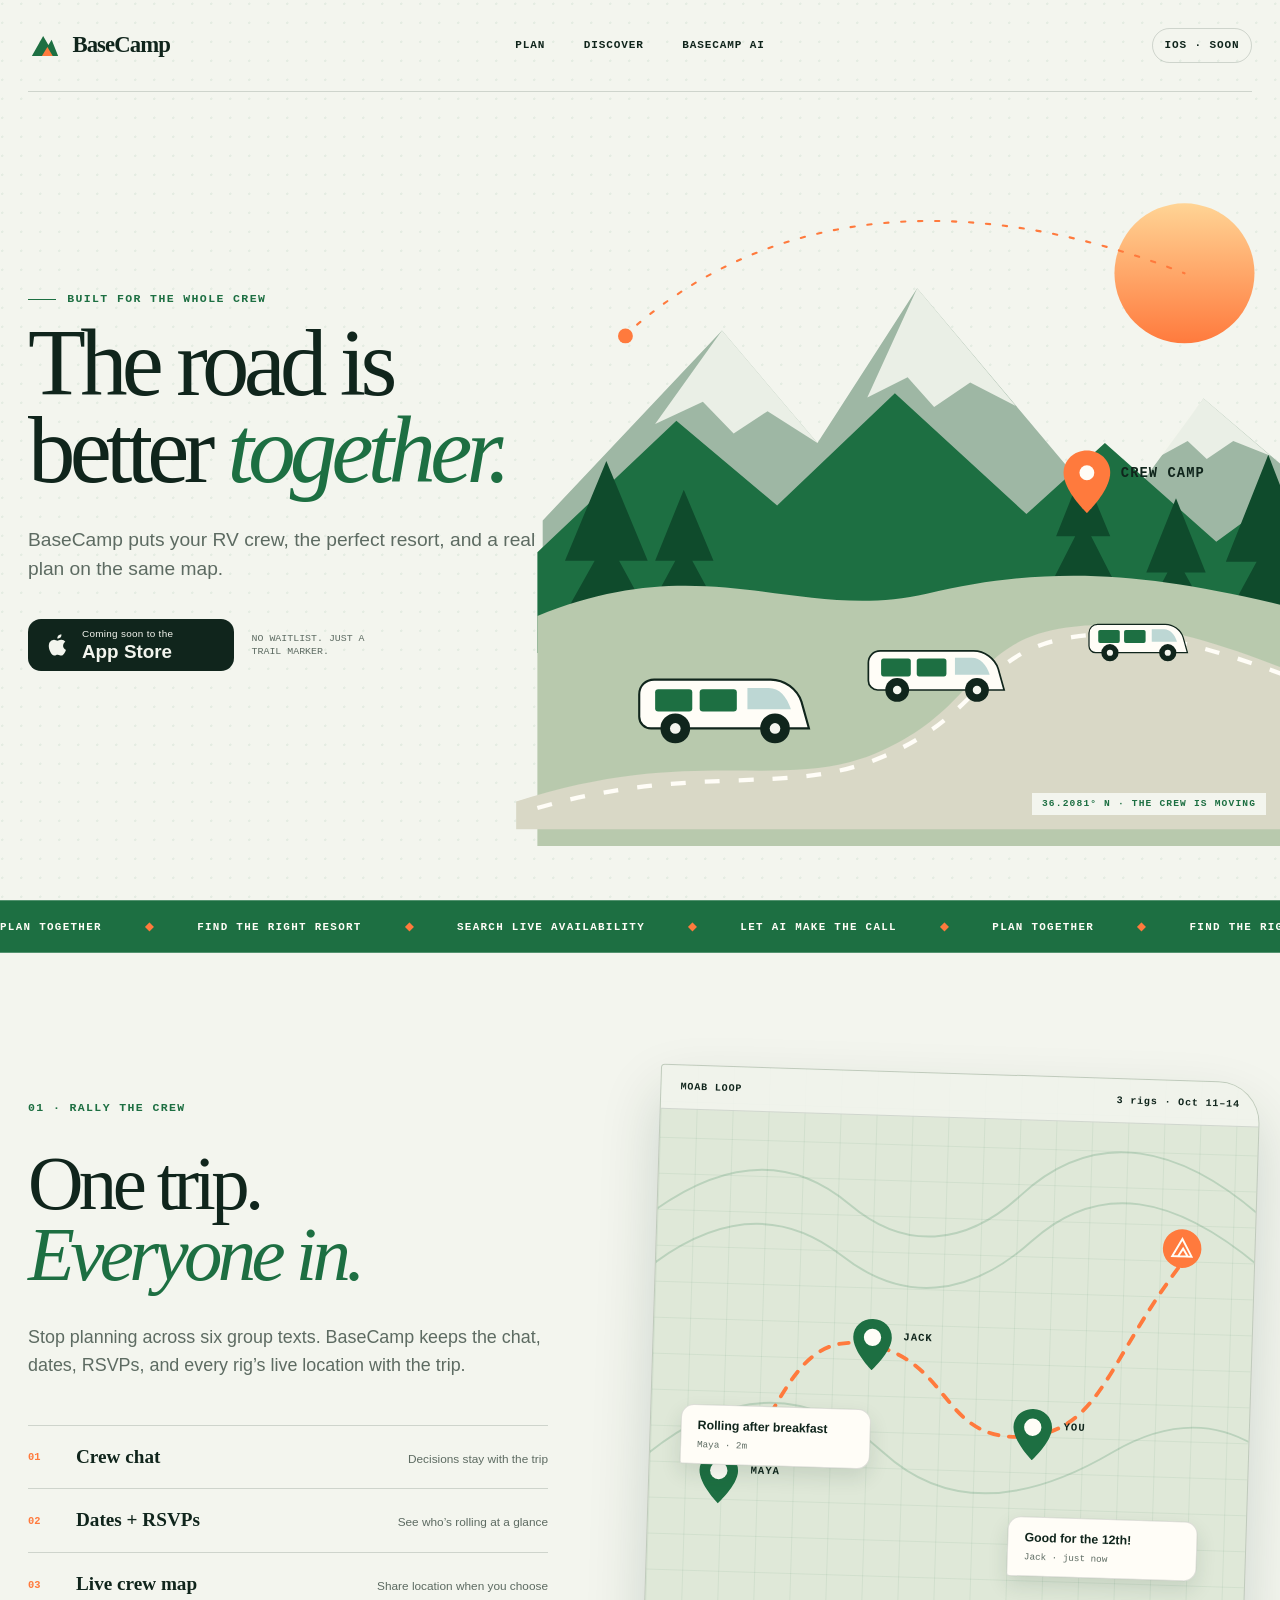
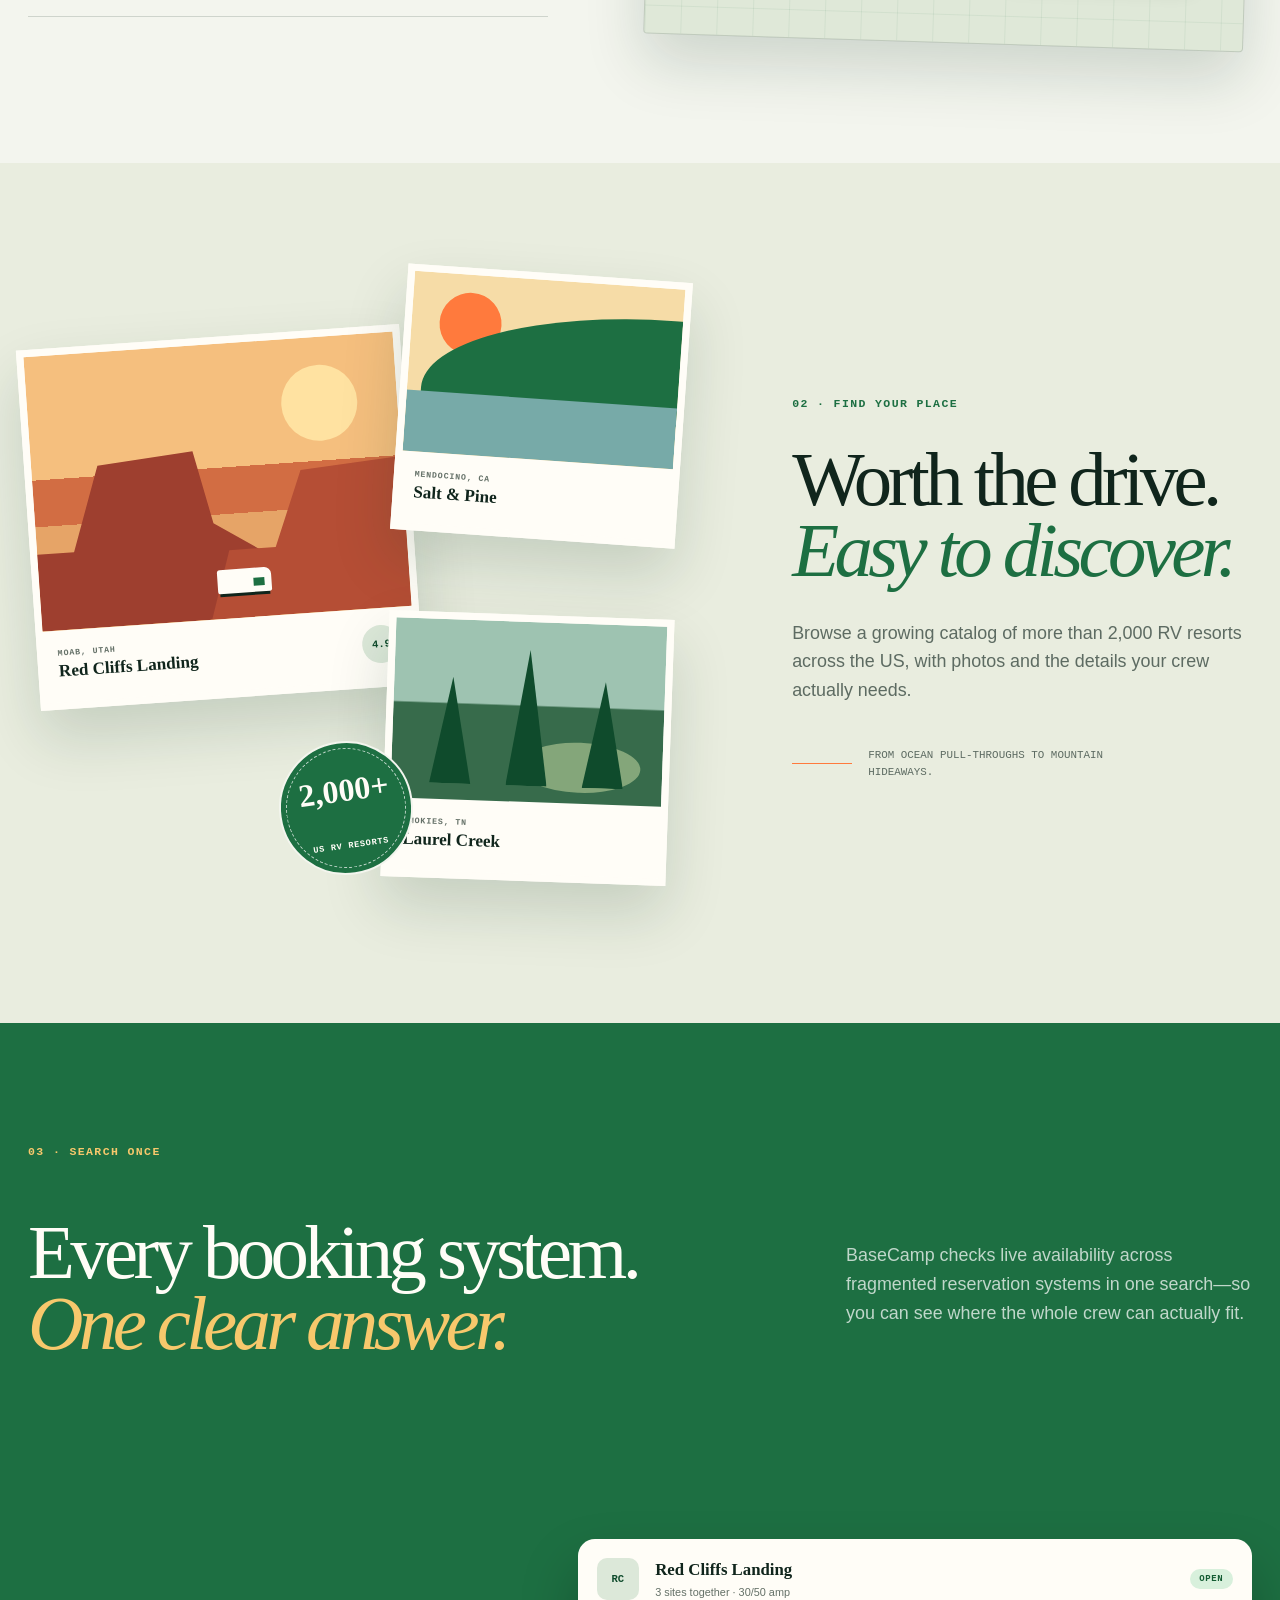
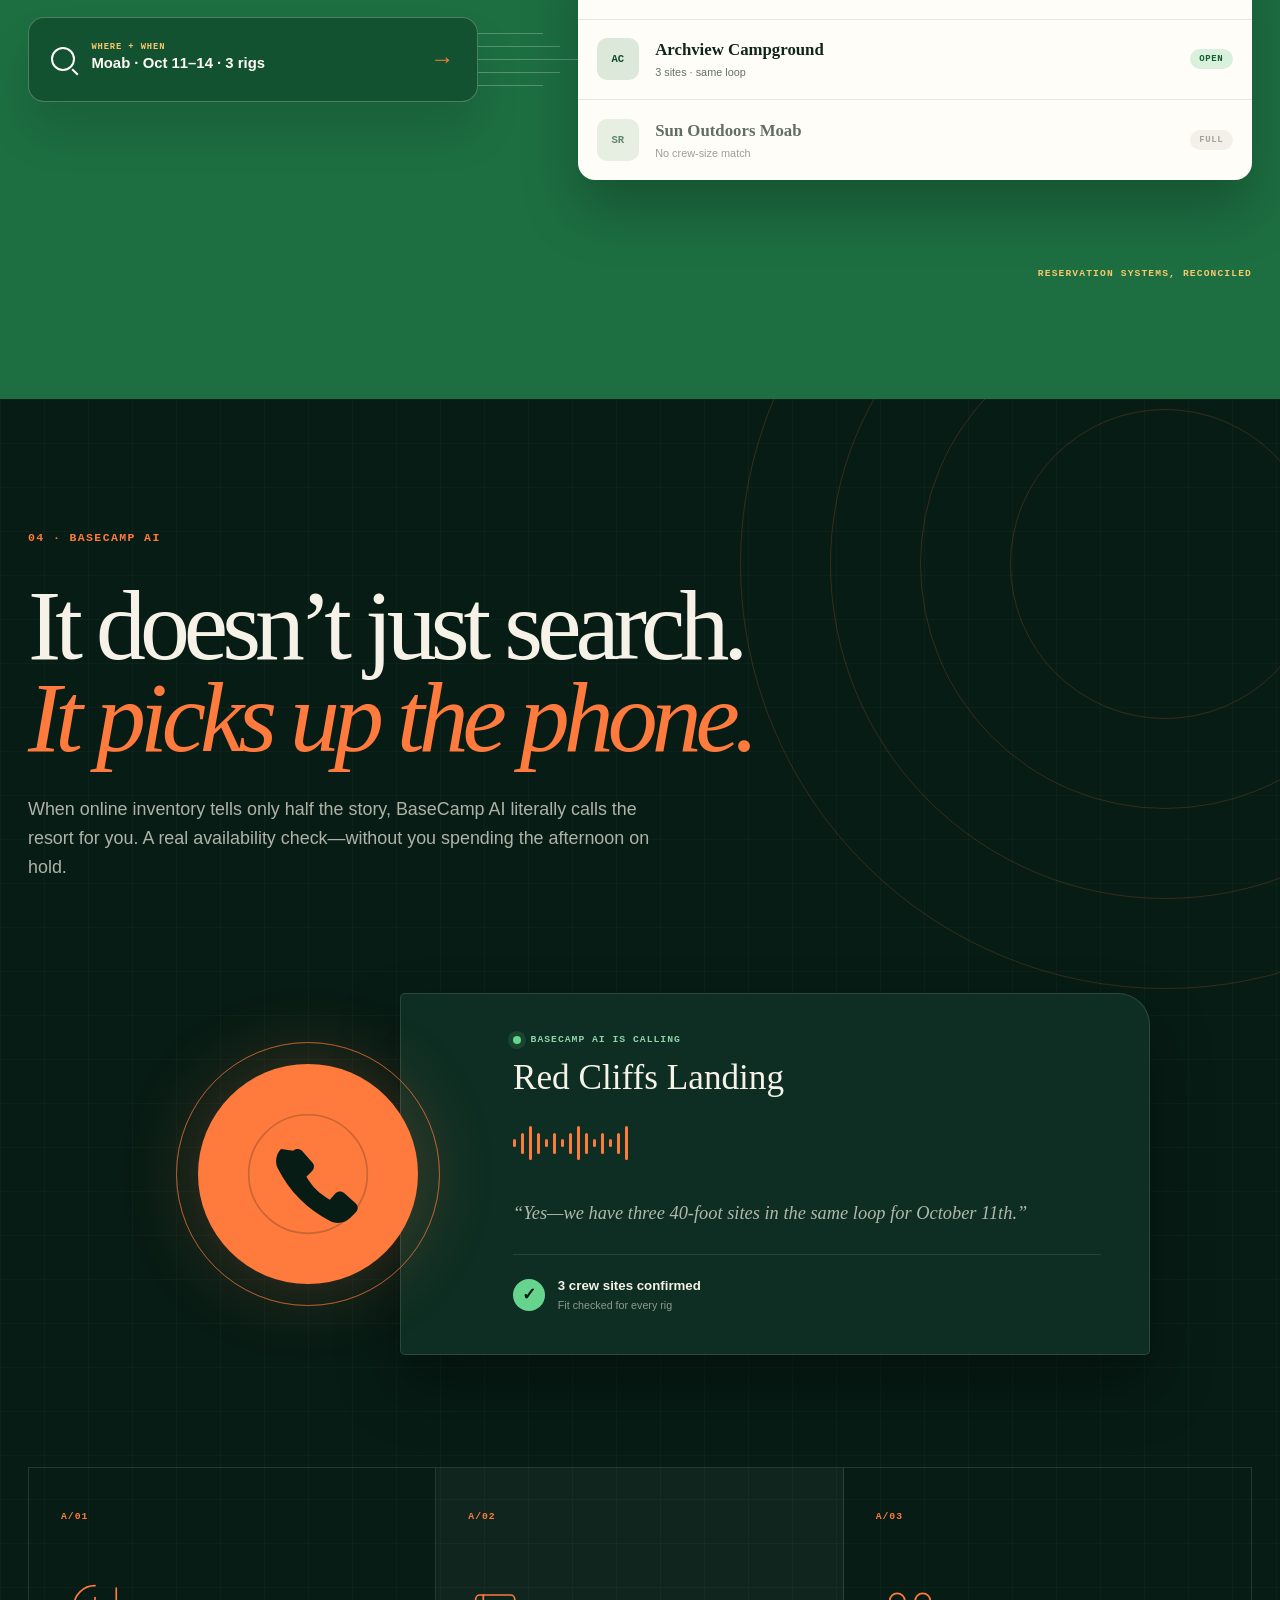
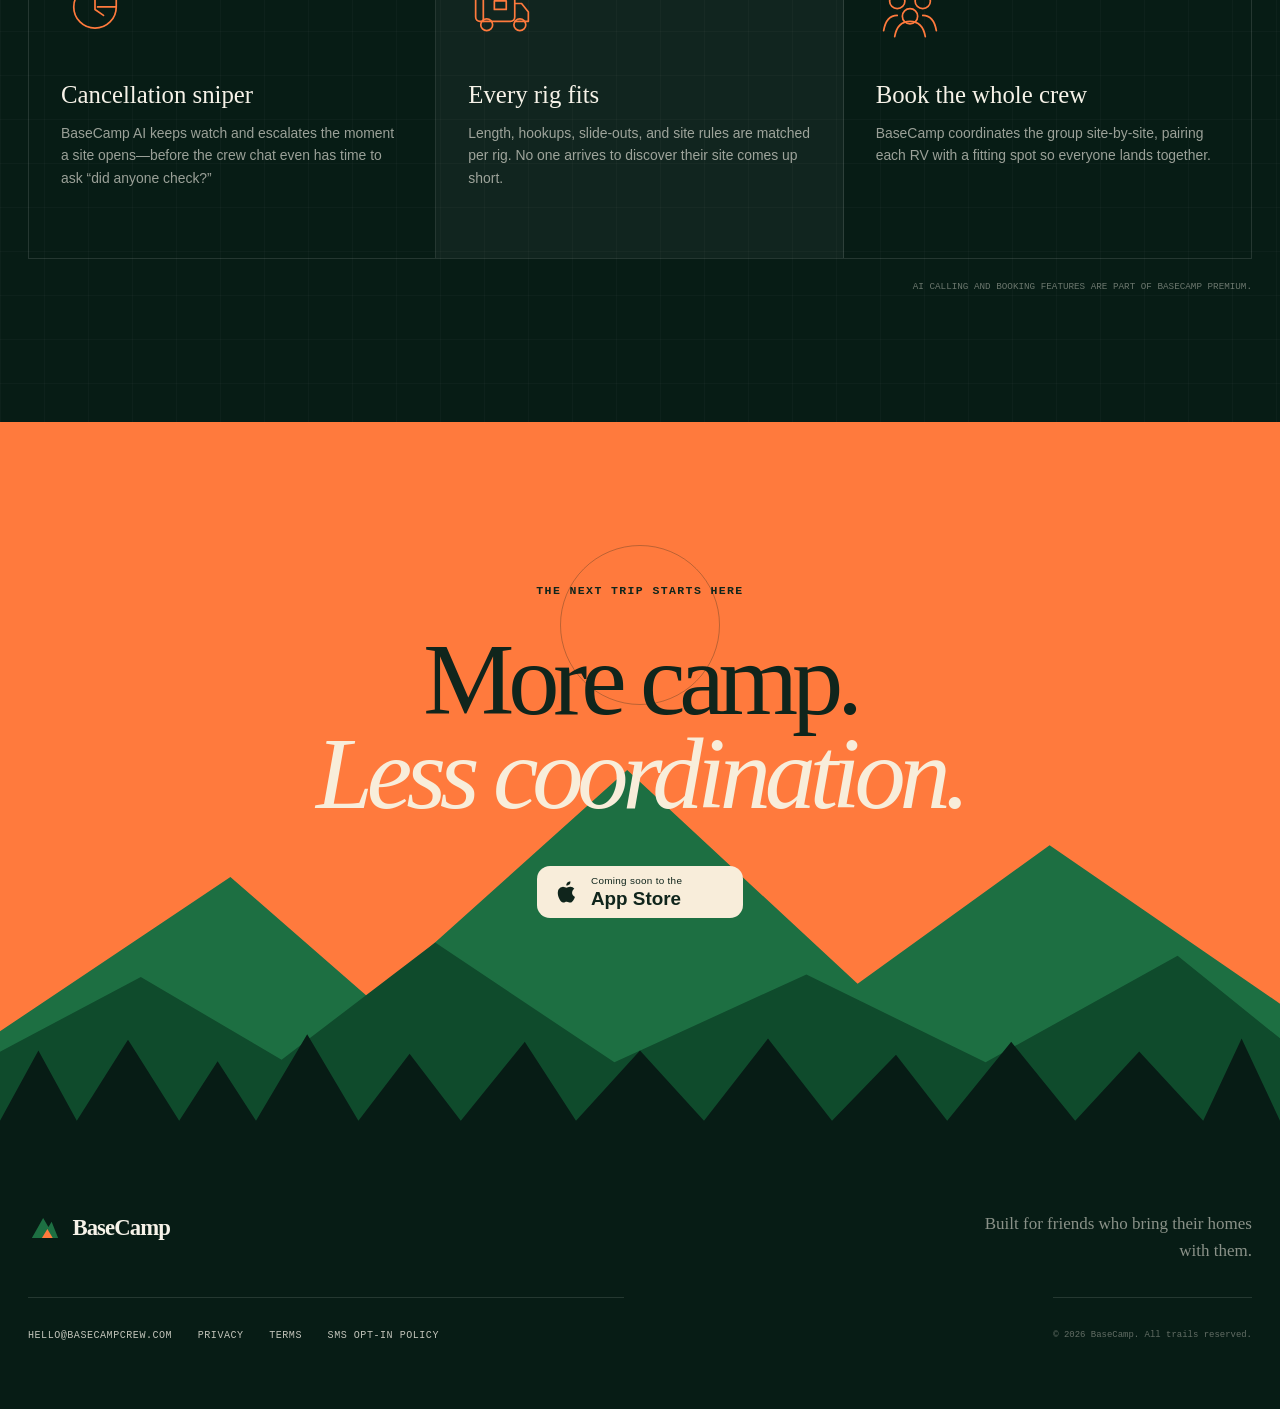
==== commit 481b41a0: "Twilio TFV compliance: canonical /opt-in with express-consent workflow, CTIA privacy clause, extensi" ====
--- a/index.html
+++ b/index.html
@@ -19,8 +19,8 @@
   <meta name="twitter:image" content="https://basecampcrew.com/assets/social-card.svg">
   <link rel="canonical" href="https://basecampcrew.com/">
   <link rel="icon" href="data:image/svg+xml,%3Csvg xmlns='http://www.w3.org/2000/svg' viewBox='0 0 64 64'%3E%3Crect width='64' height='64' rx='16' fill='%231d6f42'/%3E%3Cpath d='M11 46 28 16l8 14 5-8 13 24Z' fill='%23f4f4ec'/%3E%3Cpath d='m27 46 8-13 8 13Z' fill='%23ff7a3d'/%3E%3C/svg%3E">
-  <link rel="stylesheet" href="css/site.css">
-  <script src="js/site.js" defer></script>
+  <link rel="stylesheet" href="/css/site.css">
+  <script src="/js/site.js" defer></script>
 </head>
 <body>
   <a class="skip-link" href="#main">Skip to content</a>
@@ -219,7 +219,7 @@
   <footer>
     <a class="brand footer-brand" href="#top"><svg viewBox="0 0 44 44" aria-hidden="true"><path d="M5 35 19.6 9l6.8 11.8 4.2-6.8L39 35Z"/><path class="brand-fire" d="m18 35 7.1-11.6L32 35Z"/></svg><span>BaseCamp</span></a>
     <p>Built for friends who bring their homes with them.</p>
-    <div class="footer-links"><a href="mailto:hello@basecampcrew.com">hello@basecampcrew.com</a><a href="privacy.html">Privacy</a><a href="terms.html">Terms</a><a href="sms.html">SMS program</a></div>
+    <div class="footer-links"><a href="mailto:hello@basecampcrew.com">hello@basecampcrew.com</a><a href="/privacy">Privacy</a><a href="/terms">Terms</a><a href="/opt-in">SMS Opt-In Policy</a></div>
     <small>© 2026 BaseCamp. All trails reserved.</small>
   </footer>
 </body>
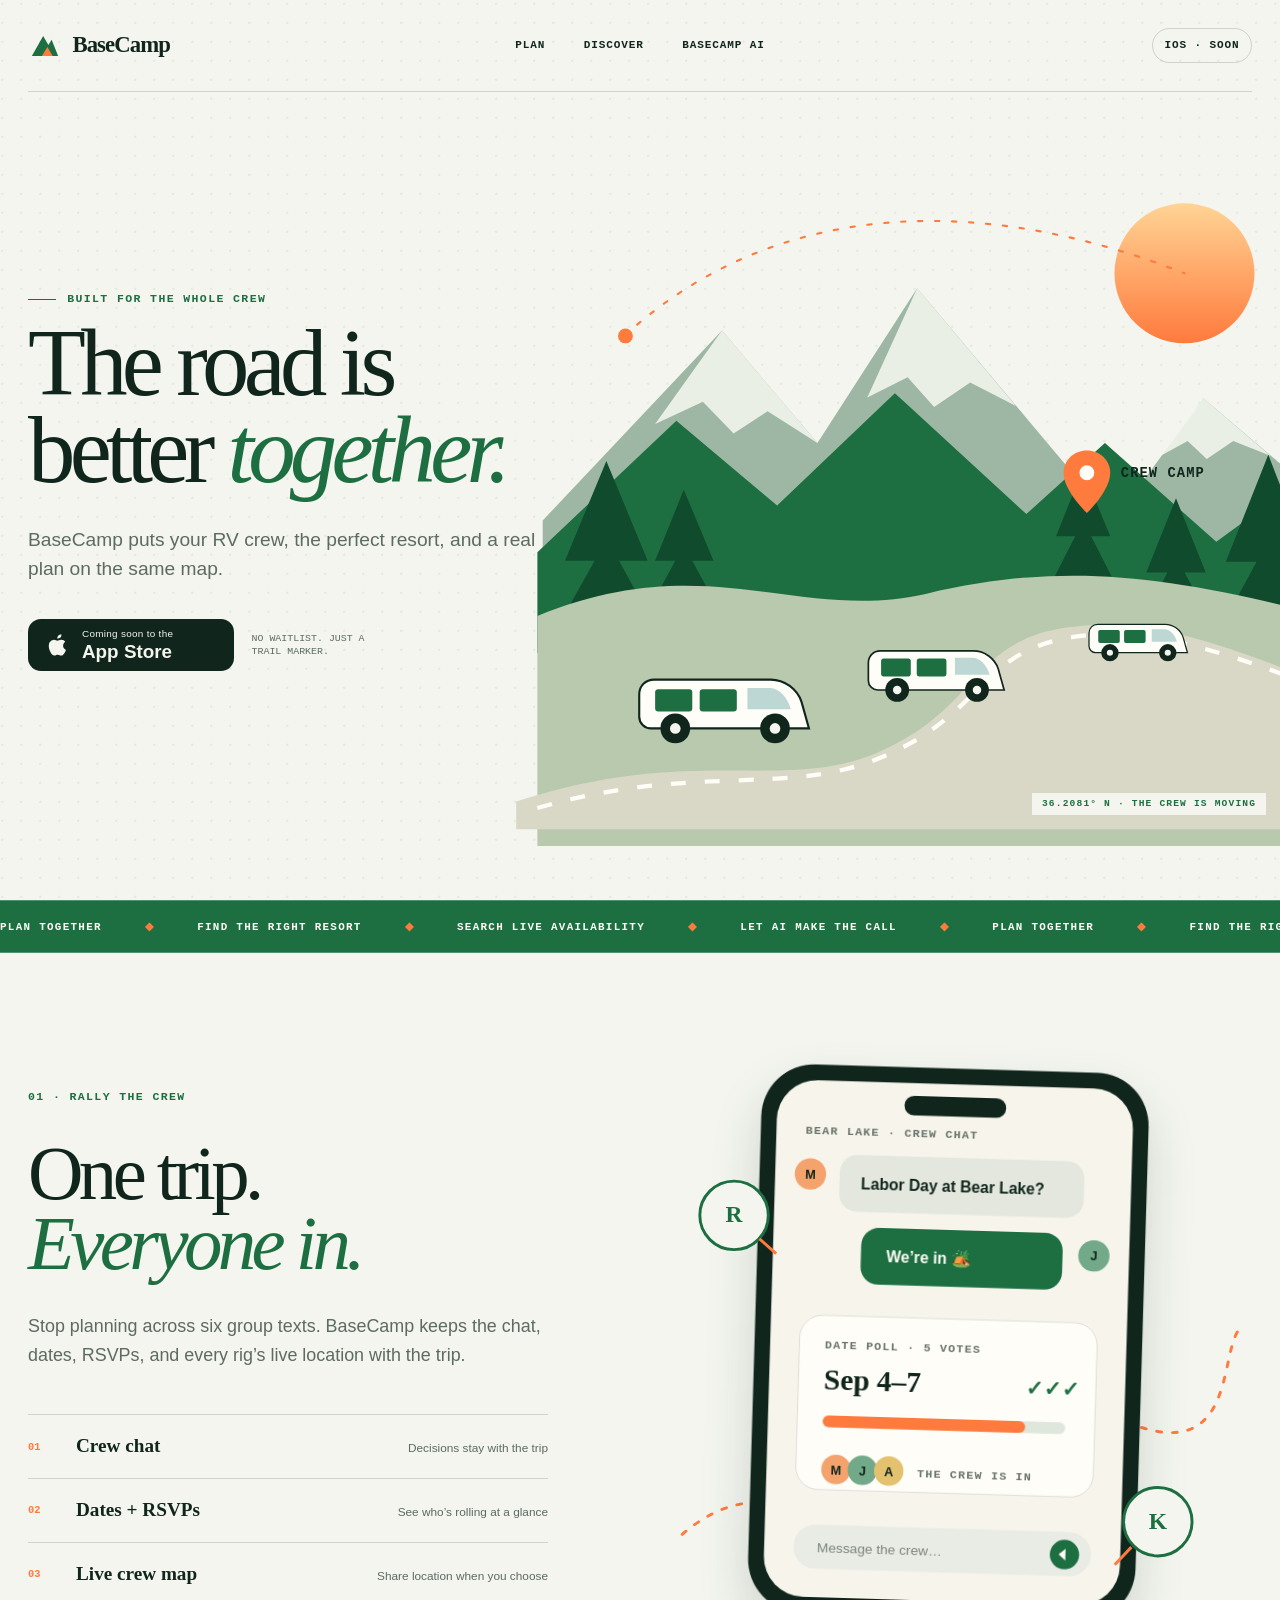
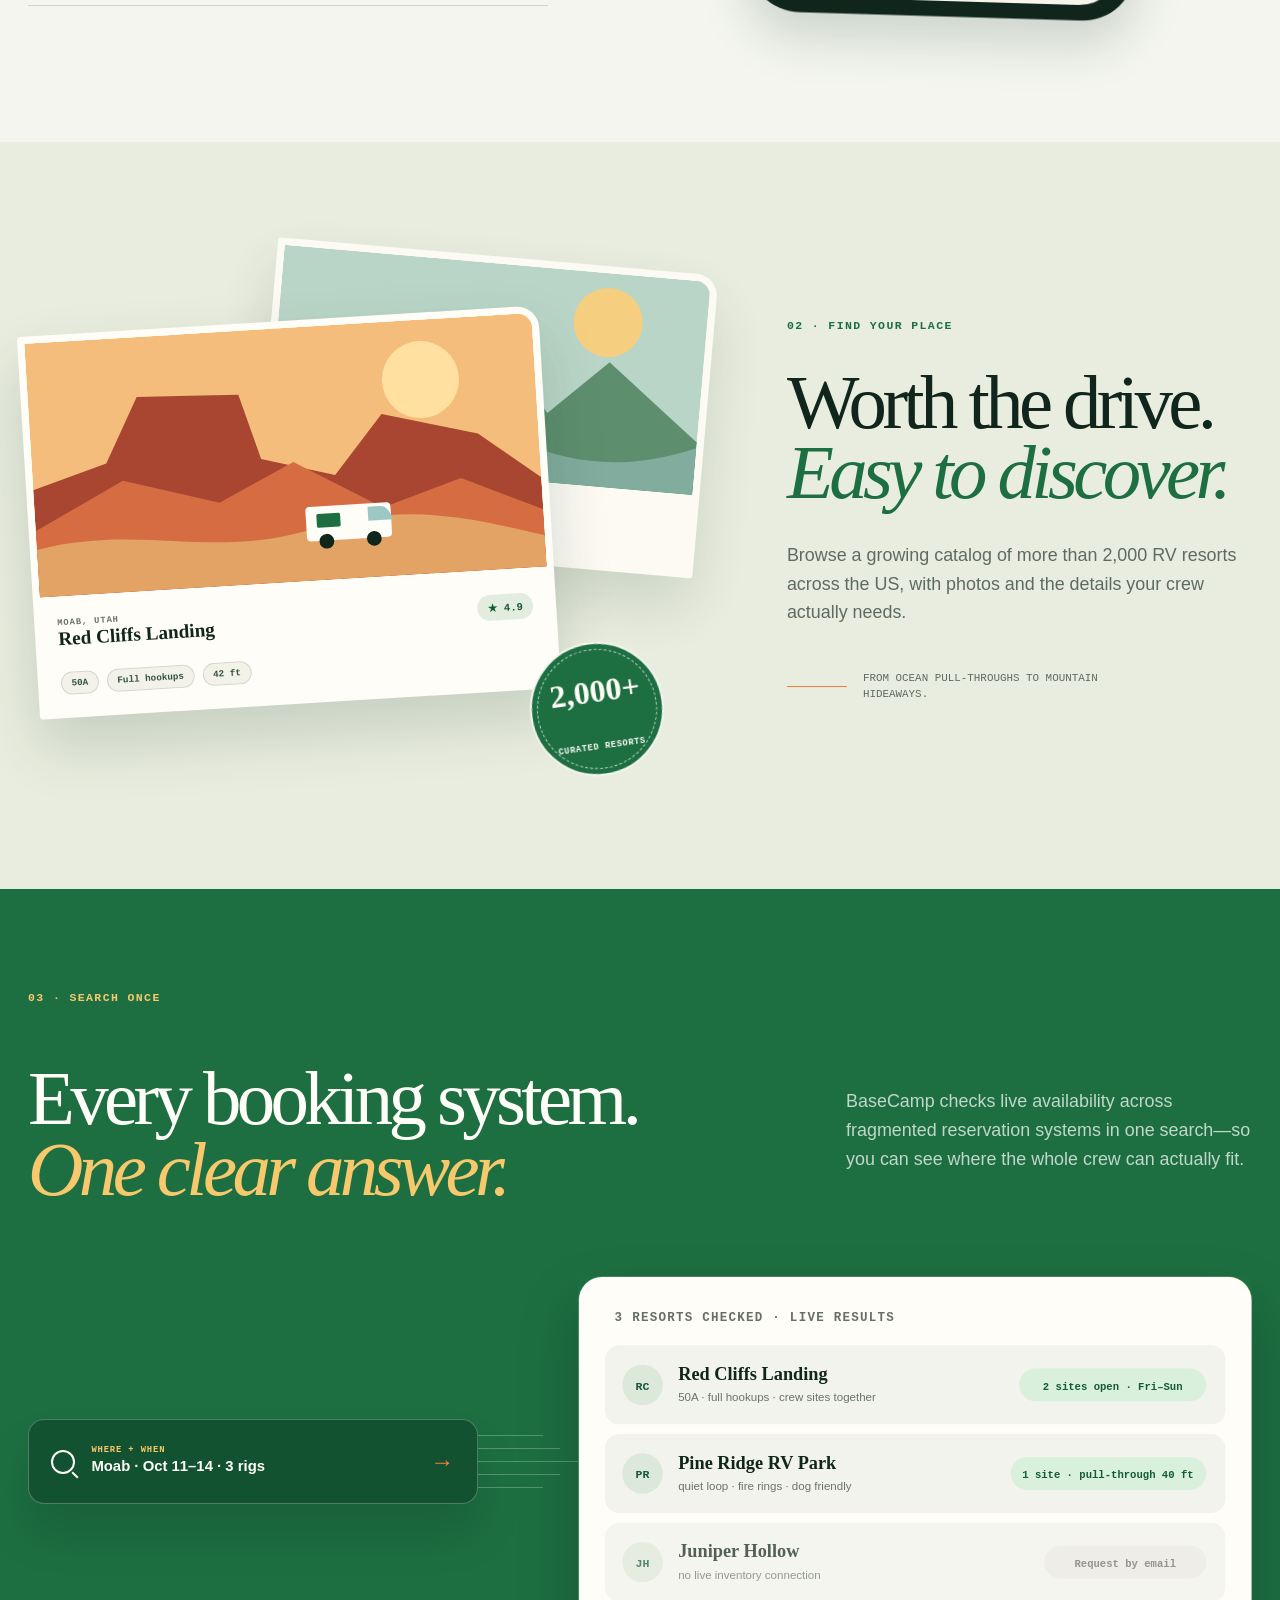
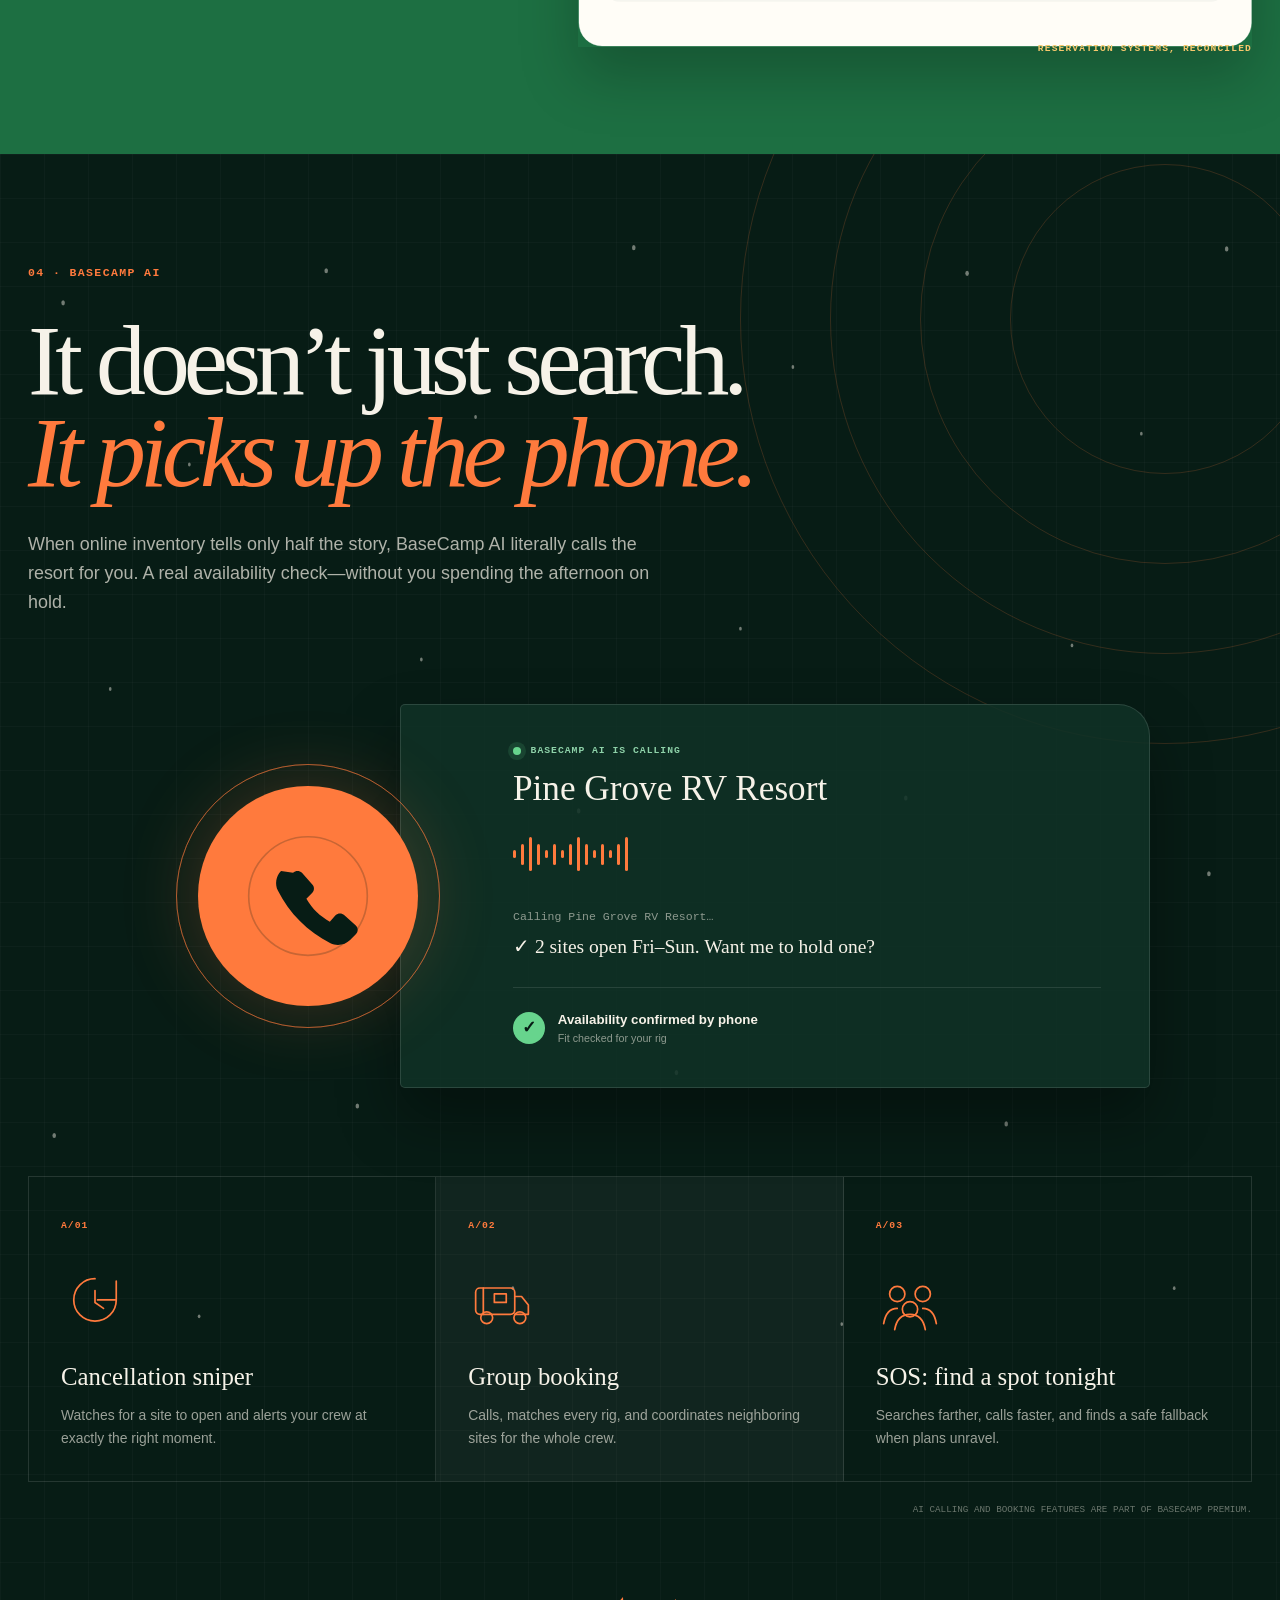
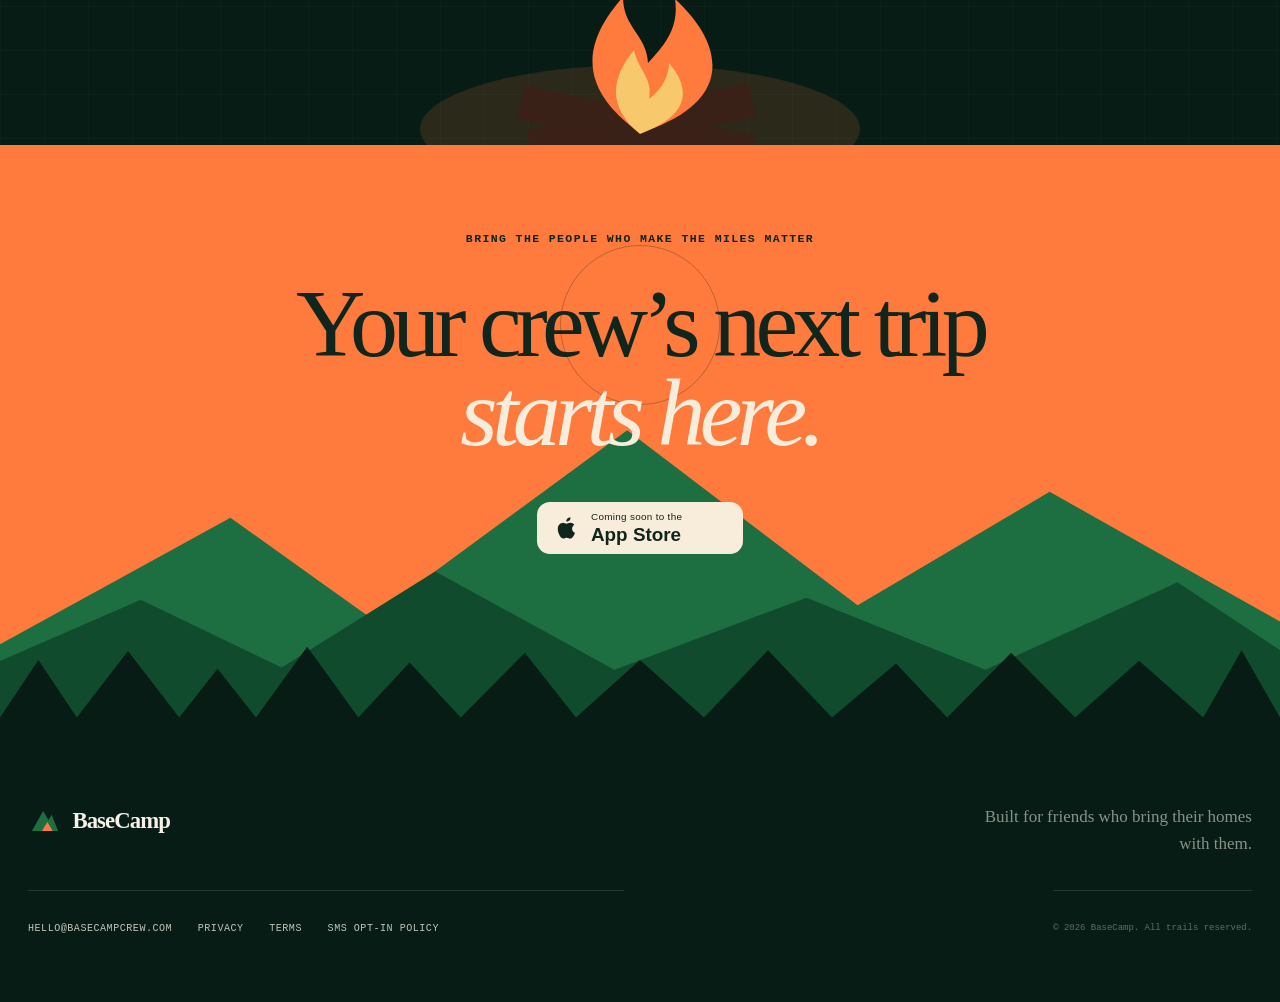
==== commit 8ca49a51: "Design pass 2: progressive-enhancement fix + section vignettes + AI centerpiece (BaseCamp#390) Co-Au" ====
--- a/index.html
+++ b/index.html
@@ -101,45 +101,77 @@
           <li><span>03</span><div><strong>Live crew map</strong><small>Share location when you choose</small></div></li>
         </ul>
       </div>
-      <div class="plan-art reveal" data-parallax="0.025">
-        <div class="map-board" aria-label="Illustration of a live crew trip map">
-          <div class="map-top"><span>MOAB LOOP</span><span>3 rigs · Oct 11–14</span></div>
-          <svg viewBox="0 0 620 440" role="img" aria-label="Three crew members converging on a campground">
-            <path class="contour" d="M-20 90c83-71 156-76 219-26 58 46 121 40 177-15 73-72 165-64 269 31M-9 137c72-60 139-65 201-20 65 48 133 40 197-21 67-64 146-55 244 25M-15 340c89-83 175-90 257-20 64 55 143 52 238-8 56-35 107-37 154-7"/>
-            <path class="map-route" d="M71 348C138 304 135 192 226 209c87 16 75 103 169 89 72-11 78-84 151-185"/>
-            <g class="pin pin-a" transform="translate(52 325)"><path d="M0 19C0 8 9 0 20 0s20 8 20 19c0 15-20 34-20 34S0 34 0 19Z"/><circle cx="20" cy="19" r="9"/><text x="53" y="21">MAYA</text></g>
-            <g class="pin pin-b" transform="translate(207 182)"><path d="M0 19C0 8 9 0 20 0s20 8 20 19c0 15-20 34-20 34S0 34 0 19Z"/><circle cx="20" cy="19" r="9"/><text x="52" y="21">JACK</text></g>
-            <g class="pin pin-c" transform="translate(376 270)"><path d="M0 19C0 8 9 0 20 0s20 8 20 19c0 15-20 34-20 34S0 34 0 19Z"/><circle cx="20" cy="19" r="9"/><text x="52" y="21">YOU</text></g>
-            <g class="camp-pin" transform="translate(525 79)"><circle cx="20" cy="20" r="20"/><path d="m10 28 10-18 10 18Zm6 0 5-8 5 8Z"/></g>
-          </svg>
-          <div class="message-note note-one"><b>Good for the 12th!</b><span>Jack · just now</span></div>
-          <div class="message-note note-two"><b>Rolling after breakfast</b><span>Maya · 2m</span></div>
-        </div>
+      <div class="plan-art reveal" data-parallax="0.018">
+        <svg class="chat-phone" viewBox="0 0 620 610" role="img" aria-labelledby="chat-title chat-desc">
+          <title id="chat-title">BaseCamp crew chat</title>
+          <desc id="chat-desc">A floating phone card with messages about a Labor Day trip to Bear Lake and a date poll.</desc>
+          <path class="chat-route" d="M38 496C123 423 168 505 247 431S386 339 494 382s93-65 112-94"/>
+          <g class="chat-device">
+            <rect class="phone-shell" x="112" y="20" width="396" height="560" rx="54"/>
+            <rect class="phone-screen" x="128" y="36" width="364" height="528" rx="41"/>
+            <rect class="phone-notch" x="258" y="49" width="104" height="20" rx="10"/>
+            <text class="phone-meta" x="158" y="91">BEAR LAKE · CREW CHAT</text>
+            <circle class="avatar avatar-one" cx="164" cy="132" r="16"/>
+            <text class="avatar-letter" x="164" y="137">M</text>
+            <rect class="bubble bubble-in" x="194" y="111" width="250" height="58" rx="18"/>
+            <text class="bubble-text" x="216" y="146">Labor Day at Bear Lake?</text>
+            <circle class="avatar avatar-two" cx="456" cy="207" r="16"/>
+            <text class="avatar-letter" x="456" y="212">J</text>
+            <rect class="bubble bubble-out" x="218" y="185" width="206" height="58" rx="18"/>
+            <text class="bubble-text bubble-text-light" x="244" y="220">We’re in 🏕️</text>
+            <rect class="poll-card" x="158" y="276" width="304" height="178" rx="23"/>
+            <text class="poll-label" x="184" y="310">DATE POLL · 5 VOTES</text>
+            <text class="poll-date" x="184" y="352">Sep 4–7</text>
+            <text class="poll-checks" x="390" y="352">✓✓✓</text>
+            <rect class="poll-track" x="184" y="378" width="248" height="12" rx="6"/>
+            <rect class="poll-fill" x="184" y="378" width="207" height="12" rx="6"/>
+            <g transform="translate(184 418)">
+              <circle class="avatar avatar-one" cx="15" cy="15" r="15"/><circle class="avatar avatar-two" cx="42" cy="15" r="15"/><circle class="avatar avatar-three" cx="69" cy="15" r="15"/>
+              <text class="avatar-letter" x="15" y="20">M</text><text class="avatar-letter" x="42" y="20">J</text><text class="avatar-letter" x="69" y="20">A</text>
+              <text class="poll-ready" x="98" y="20">THE CREW IS IN</text>
+            </g>
+            <rect class="composer" x="158" y="490" width="304" height="45" rx="22"/>
+            <text class="composer-text" x="182" y="518">Message the crew…</text>
+            <circle class="send-button" cx="435" cy="513" r="15"/><path class="send-arrow" d="m429 513 7-6v12Z"/>
+          </g>
+          <g class="floating-avatar" transform="translate(55 134)"><circle cx="36" cy="36" r="35"/><text x="36" y="43">R</text><path d="M62 60 79 75"/></g>
+          <g class="floating-avatar" transform="translate(488 447)"><circle cx="36" cy="36" r="35"/><text x="36" y="43">K</text><path d="M9 62-8 80"/></g>
+        </svg>
       </div>
     </section>
 
     <section class="feature discover" id="discover" aria-labelledby="discover-title">
-      <div class="discover-art reveal" data-parallax="0.02" aria-label="A selection of illustrated RV resorts">
-        <article class="resort-card resort-large">
-          <div class="resort-picture desert-scene" aria-hidden="true"><span class="sun-disc"></span><span class="mesa mesa-a"></span><span class="mesa mesa-b"></span><span class="tiny-rv"></span></div>
-          <div class="resort-info"><div><small>MOAB, UTAH</small><strong>Red Cliffs Landing</strong></div><span>4.9</span></div>
-        </article>
-        <article class="resort-card resort-small resort-top">
-          <div class="resort-picture coast-scene" aria-hidden="true"><span class="coast-sun"></span><span class="coast-hill"></span><span class="coast-water"></span></div>
-          <div class="resort-info"><div><small>MENDOCINO, CA</small><strong>Salt &amp; Pine</strong></div></div>
-        </article>
-        <article class="resort-card resort-small resort-bottom">
-          <div class="resort-picture forest-scene" aria-hidden="true"><span></span><span></span><span></span><i></i></div>
-          <div class="resort-info"><div><small>SMOKIES, TN</small><strong>Laurel Creek</strong></div></div>
-        </article>
-        <div class="catalog-seal"><strong>2,000+</strong><span>US RV RESORTS</span></div>
-      </div>
       <div class="section-copy reveal">
         <p class="kicker">02 · Find your place</p>
         <h2 id="discover-title">Worth the drive.<br><em>Easy to discover.</em></h2>
         <p>Browse a growing catalog of more than 2,000 RV resorts across the US, with photos and the details your crew actually needs.</p>
         <div class="micro-proof"><span class="proof-line"></span><p>From ocean pull-throughs to mountain hideaways.</p></div>
       </div>
+      <div class="discover-art reveal" data-parallax="0.014" aria-label="A stack of illustrated RV resort cards">
+        <article class="resort-card resort-back" aria-label="Salt and Pine resort card">
+          <svg class="resort-landscape" viewBox="0 0 520 260" aria-hidden="true">
+            <rect width="520" height="260" fill="#afd0c2"/><circle cx="400" cy="60" r="42" fill="#f7c86c"/>
+            <path d="M0 185 96 96l63 59 77-93 100 114 70-68 114 88v64H0Z" fill="#407c58"/>
+            <path d="M0 207c128-43 216-25 302 5 77 27 143 22 218-9v57H0Z" fill="#6c9f91"/>
+          </svg>
+          <div class="resort-card-copy"><small>MENDOCINO, CALIFORNIA</small><strong>Salt &amp; Pine</strong></div>
+        </article>
+        <article class="resort-card resort-front" aria-label="Red Cliffs Landing resort card, rated 4.9 stars">
+          <svg class="resort-landscape" viewBox="0 0 620 310" role="img" aria-label="An RV beneath red cliffs at sunset">
+            <rect width="620" height="310" fill="#f5bd7c"/><circle cx="480" cy="73" r="47" fill="#ffe0a1"/>
+            <path d="M0 179 91 152l42-79 124 5 23 80 89 25 61-71 116 31 74 58v109H0Z" fill="#a84632"/>
+            <path d="M0 229 110 174l116 34 93-44 106 62 97-30 98 44v70H0Z" fill="#d66d42"/>
+            <path d="M0 252c128-25 208 25 339-5 111-25 182-5 281 25v38H0Z" fill="#e2a365"/>
+            <g transform="translate(330 220)"><rect width="104" height="42" rx="5" fill="#fffdf7"/><path d="M76 4h15c7 0 12 6 15 17H76Z" fill="#9cc8c3"/><rect x="13" y="9" width="29" height="17" rx="2" fill="#1d6f42"/><circle cx="24" cy="43" r="9" fill="#10251c"/><circle cx="82" cy="43" r="9" fill="#10251c"/></g>
+          </svg>
+          <div class="resort-card-copy">
+            <div><small>MOAB, UTAH</small><strong>Red Cliffs Landing</strong></div>
+            <span class="rating" aria-label="4.9 out of 5 stars">★ 4.9</span>
+          </div>
+          <ul class="hookup-chips" aria-label="Resort hookup details"><li>50A</li><li>Full hookups</li><li>42 ft</li></ul>
+        </article>
+        <div class="catalog-seal"><strong>2,000+</strong><span>CURATED RESORTS</span></div>
+      </div>
     </section>
 
     <section class="availability" id="availability" aria-labelledby="availability-title">
@@ -151,17 +183,38 @@
       <div class="search-stage reveal">
         <div class="search-query" aria-label="Example resort availability search"><span class="search-icon"></span><div><small>WHERE + WHEN</small><strong>Moab · Oct 11–14 · 3 rigs</strong></div><span class="search-arrow">→</span></div>
         <div class="system-lines" aria-hidden="true"><span></span><span></span><span></span><span></span><span></span></div>
-        <div class="search-results">
-          <div class="result-row"><span class="result-logo">RC</span><div><strong>Red Cliffs Landing</strong><small>3 sites together · 30/50 amp</small></div><span class="open-pill">OPEN</span></div>
-          <div class="result-row"><span class="result-logo">AC</span><div><strong>Archview Campground</strong><small>3 sites · same loop</small></div><span class="open-pill">OPEN</span></div>
-          <div class="result-row muted"><span class="result-logo">SR</span><div><strong>Sun Outdoors Moab</strong><small>No crew-size match</small></div><span class="full-pill">FULL</span></div>
-        </div>
+        <svg class="search-results" viewBox="0 0 700 385" role="img" aria-labelledby="results-title results-desc">
+          <title id="results-title">One-search availability results</title>
+          <desc id="results-desc">Red Cliffs Landing has two sites open Friday through Sunday. Pine Ridge RV Park has one pull-through site. Juniper Hollow accepts requests by email.</desc>
+          <rect class="results-shell" x="1" y="1" width="698" height="383" rx="24"/>
+          <text class="results-meta" x="38" y="47">3 RESORTS CHECKED · LIVE RESULTS</text>
+          <g class="result-svg-row" transform="translate(28 72)">
+            <rect class="result-row-bg" width="644" height="82" rx="15"/><circle class="result-mark" cx="39" cy="41" r="21"/><text class="result-mark-text" x="39" y="46">RC</text>
+            <text class="result-name" x="76" y="36">Red Cliffs Landing</text><text class="result-detail" x="76" y="58">50A · full hookups · crew sites together</text>
+            <rect class="available-pill" x="430" y="24" width="194" height="34" rx="17"/><text class="available-text" x="527" y="46">2 sites open · Fri–Sun</text>
+          </g>
+          <g class="result-svg-row" transform="translate(28 164)">
+            <rect class="result-row-bg" width="644" height="82" rx="15"/><circle class="result-mark" cx="39" cy="41" r="21"/><text class="result-mark-text" x="39" y="46">PR</text>
+            <text class="result-name" x="76" y="36">Pine Ridge RV Park</text><text class="result-detail" x="76" y="58">quiet loop · fire rings · dog friendly</text>
+            <rect class="available-pill" x="421" y="24" width="203" height="34" rx="17"/><text class="available-text" x="522" y="46">1 site · pull-through 40 ft</text>
+          </g>
+          <g class="result-svg-row result-email" transform="translate(28 256)">
+            <rect class="result-row-bg" width="644" height="82" rx="15"/><circle class="result-mark" cx="39" cy="41" r="21"/><text class="result-mark-text" x="39" y="46">JH</text>
+            <text class="result-name" x="76" y="36">Juniper Hollow</text><text class="result-detail" x="76" y="58">no live inventory connection</text>
+            <rect class="email-pill" x="456" y="24" width="168" height="34" rx="17"/><text class="email-text" x="540" y="46">Request by email</text>
+          </g>
+        </svg>
         <p class="systems-caption">RESERVATION SYSTEMS, RECONCILED</p>
       </div>
     </section>
 
     <section class="ai-section" id="ai" aria-labelledby="ai-title">
       <div class="signal-rings" aria-hidden="true"><span></span><span></span><span></span><span></span></div>
+      <svg class="star-field" viewBox="0 0 1440 1240" preserveAspectRatio="none" aria-hidden="true">
+        <g class="stars stars-a"><circle cx="71" cy="116" r="2"/><circle cx="213" cy="242" r="1.5"/><circle cx="367" cy="91" r="2"/><circle cx="535" cy="205" r="1.5"/><circle cx="713" cy="73" r="2"/><circle cx="892" cy="166" r="1.5"/><circle cx="1088" cy="93" r="2"/><circle cx="1284" cy="218" r="1.5"/><circle cx="1380" cy="74" r="2"/></g>
+        <g class="stars stars-b"><circle cx="124" cy="417" r="1.5"/><circle cx="298" cy="548" r="2"/><circle cx="474" cy="394" r="1.5"/><circle cx="651" cy="512" r="2"/><circle cx="833" cy="370" r="1.5"/><circle cx="1019" cy="502" r="2"/><circle cx="1206" cy="383" r="1.5"/><circle cx="1360" cy="561" r="2"/></g>
+        <g class="stars stars-c"><circle cx="61" cy="765" r="2"/><circle cx="224" cy="906" r="1.5"/><circle cx="402" cy="742" r="2"/><circle cx="577" cy="884" r="1.5"/><circle cx="761" cy="716" r="2"/><circle cx="947" cy="912" r="1.5"/><circle cx="1132" cy="756" r="2"/><circle cx="1321" cy="884" r="1.5"/></g>
+      </svg>
       <div class="ai-intro reveal">
         <p class="kicker">04 · BaseCamp AI</p>
         <h2 id="ai-title">It doesn’t just search.<br><em>It picks up the phone.</em></h2>
@@ -174,10 +227,10 @@
         </div>
         <div class="call-card">
           <p class="calling-label"><span></span> BASECAMP AI IS CALLING</p>
-          <h3>Red Cliffs Landing</h3>
+          <h3>Pine Grove RV Resort</h3>
           <div class="waveform" aria-hidden="true"><i></i><i></i><i></i><i></i><i></i><i></i><i></i><i></i><i></i><i></i><i></i><i></i><i></i><i></i><i></i></div>
-          <p class="call-transcript">“Yes—we have three 40-foot sites in the same loop for October 11th.”</p>
-          <div class="call-success"><span>✓</span><div><strong>3 crew sites confirmed</strong><small>Fit checked for every rig</small></div></div>
+          <p class="call-transcript"><span>Calling Pine Grove RV Resort…</span><strong>✓ 2 sites open Fri–Sun. Want me to hold one?</strong></p>
+          <div class="call-success"><span>✓</span><div><strong>Availability confirmed by phone</strong><small>Fit checked for your rig</small></div></div>
         </div>
       </div>
       <div class="ai-capabilities">
@@ -185,29 +238,35 @@
           <span class="ai-number">A/01</span>
           <svg viewBox="0 0 80 80" aria-hidden="true"><path d="M40 9a25 25 0 1 0 25 25"/><path d="M65 12v22H43"/><path d="M40 23v14l10 7"/></svg>
           <h3>Cancellation sniper</h3>
-          <p>BaseCamp AI keeps watch and escalates the moment a site opens—before the crew chat even has time to ask “did anyone check?”</p>
+          <p>Watches for a site to open and alerts your crew at exactly the right moment.</p>
         </article>
         <article class="ai-card featured reveal">
           <span class="ai-number">A/02</span>
           <svg viewBox="0 0 80 80" aria-hidden="true"><rect x="9" y="20" width="46" height="31" rx="5"/><path d="M55 30h8l8 10v11H55M18 20v31M31 27h14v10H31Z"/><circle cx="22" cy="55" r="7"/><circle cx="61" cy="55" r="7"/></svg>
-          <h3>Every rig fits</h3>
-          <p>Length, hookups, slide-outs, and site rules are matched per rig. No one arrives to discover their site comes up short.</p>
+          <h3>Group booking</h3>
+          <p>Calls, matches every rig, and coordinates neighboring sites for the whole crew.</p>
         </article>
         <article class="ai-card reveal">
           <span class="ai-number">A/03</span>
           <svg viewBox="0 0 80 80" aria-hidden="true"><circle cx="25" cy="27" r="9"/><circle cx="55" cy="27" r="9"/><circle cx="40" cy="45" r="9"/><path d="M9 62c2-12 8-18 16-18M71 62c-2-12-8-18-16-18M22 69c2-12 8-18 18-18s16 6 18 18"/></svg>
-          <h3>Book the whole crew</h3>
-          <p>BaseCamp coordinates the group site-by-site, pairing each RV with a fitting spot so everyone lands together.</p>
+          <h3>SOS: find a spot tonight</h3>
+          <p>Searches farther, calls faster, and finds a safe fallback when plans unravel.</p>
         </article>
       </div>
       <p class="ai-footnote reveal">AI calling and booking features are part of BaseCamp Premium.</p>
+      <svg class="campfire" viewBox="0 0 520 210" aria-hidden="true">
+        <ellipse class="fire-glow" cx="260" cy="174" rx="220" ry="64"/>
+        <path class="log" d="m146 175 222-47 8 34-222 47Z"/><path class="log" d="m145 130 231 51-8 34-231-51Z"/>
+        <path class="flame flame-outer" d="M260 178c-67-48-54-94-17-136 0 31 24 38 25 66 19-20 31-37 27-64 47 43 64 102-35 134Z"/>
+        <path class="flame flame-inner" d="M260 179c-35-29-27-58-6-84 4 20 19 28 15 49 13-10 20-23 20-36 23 27 20 53-29 71Z"/>
+      </svg>
     </section>
 
     <section class="closing" aria-labelledby="closing-title">
       <div class="closing-art" aria-hidden="true"><span class="closing-sun"></span><span class="closing-mountain m1"></span><span class="closing-mountain m2"></span><span class="closing-trees"></span></div>
       <div class="closing-copy reveal">
-        <p class="kicker">The next trip starts here</p>
-        <h2 id="closing-title">More camp.<br><em>Less coordination.</em></h2>
+        <p class="kicker">Bring the people who make the miles matter</p>
+        <h2 id="closing-title">Your crew’s next trip<br><em>starts here.</em></h2>
         <a class="app-badge app-badge-light" href="#top" aria-label="Coming soon to the App Store for iPhone">
           <svg viewBox="0 0 24 24" aria-hidden="true"><path d="M16.7 12.8c0-2.4 2-3.6 2.1-3.7a4.6 4.6 0 0 0-3.6-2c-1.5-.2-3 .9-3.7.9-.8 0-1.9-.9-3.2-.9a4.8 4.8 0 0 0-4 2.4c-1.7 3-.4 7.4 1.2 9.8.8 1.2 1.8 2.5 3.1 2.4 1.2-.1 1.7-.8 3.2-.8s1.9.8 3.2.8c1.3 0 2.2-1.2 3-2.4.9-1.4 1.3-2.7 1.3-2.8-.1 0-2.6-1-2.6-3.7ZM14.2 5.5A4 4 0 0 0 15.1 2a4 4 0 0 0-2.8 1.3 3.8 3.8 0 0 0-1 2.8c1.1.1 2.2-.5 2.9-1.3v.7Z"/></svg>
           <span><small>Coming soon to the</small>App Store</span>
--- a/css/site.css
+++ b/css/site.css
@@ -24,6 +24,7 @@
 body { margin: 0; overflow-x: hidden; background: var(--paper); color: var(--ink); font-family: var(--sans); font-size: 17px; line-height: 1.6; }
 a { color: inherit; }
 svg { display: block; }
+:focus-visible { outline: 3px solid var(--orange); outline-offset: 4px; }
 .skip-link { position: fixed; z-index: 999; top: 8px; left: 8px; padding: .65rem 1rem; transform: translateY(-150%); border-radius: 8px; background: var(--ink); color: var(--paper); }
 .skip-link:focus { transform: none; }
 
@@ -39,14 +40,14 @@
 .header-status { justify-self: end; padding: .45rem .72rem; border: 1px solid var(--line); border-radius: 99px; }
 
 .hero { position: relative; display: grid; grid-template-columns: .85fr 1.15fr; align-items: center; min-height: 760px; padding: 146px max(28px, calc((100vw - var(--max)) / 2)) 64px; background-color: var(--paper); background-image: radial-gradient(circle at 12% 20%, rgba(29,111,66,.07) 0 1px, transparent 1.5px); background-size: 19px 19px; }
-.hero-copy { position: relative; z-index: 3; padding-bottom: 2rem; }
+.hero-copy { position: relative; z-index: 3; min-width: 0; padding-bottom: 2rem; }
 .eyebrow, .kicker { font-family: var(--mono); font-size: .72rem; font-weight: 700; letter-spacing: .12em; text-transform: uppercase; }
 .eyebrow { display: flex; align-items: center; gap: .7rem; color: var(--green); }
 .eyebrow span { display: inline-block; width: 28px; height: 1px; background: currentColor; }
 h1, h2 { margin: 0; font-family: var(--display); font-weight: 500; letter-spacing: -.06em; line-height: .92; }
 h1 { max-width: 670px; font-size: clamp(4.3rem, 7.4vw, 7.25rem); }
 h1 em, h2 em { color: var(--green); font-weight: 500; }
-.lede { max-width: 530px; margin: 2rem 0 2.2rem; color: var(--muted); font-size: clamp(1.05rem, 1.5vw, 1.3rem); line-height: 1.5; }
+.lede { width: min(100%, 560px); max-width: none; margin: 2rem 0 2.2rem; overflow: visible; color: var(--muted); font-size: clamp(1.05rem, 1.5vw, 1.3rem); line-height: 1.5; }
 .hero-actions { display: flex; align-items: center; gap: 1.1rem; flex-wrap: wrap; }
 .app-badge { display: inline-flex; align-items: center; gap: .7rem; min-width: 206px; padding: .62rem 1.05rem; border-radius: 13px; background: var(--ink); color: var(--paper); text-decoration: none; transition: transform .2s ease, box-shadow .2s ease; }
 .app-badge:hover, .app-badge:focus-visible { transform: translateY(-2px); box-shadow: 0 8px 18px rgba(0,0,0,.18); }
@@ -76,11 +77,12 @@
 .hero-coordinate { position: absolute; right: 11%; bottom: 3%; margin: 0; padding: .35rem .6rem; background: var(--paper); color: var(--green); font: 700 .6rem var(--mono); letter-spacing: .12em; }
 
 .marquee { overflow: hidden; padding: 1.2rem 0; border-block: 1px solid rgba(255,255,255,.24); background: var(--green-surface); color: var(--white); white-space: nowrap; }
-.marquee div { width: max-content; font: 700 .68rem var(--mono); letter-spacing: .12em; animation: marquee 30s linear infinite; }
+.marquee div { width: max-content; font: 700 .68rem var(--mono); letter-spacing: .12em; animation: marquee 48s linear infinite; }
+.marquee:hover div { animation-play-state: paused; }
 .marquee span { margin: 0 2.2rem; color: var(--orange); }
 @keyframes marquee { to { transform: translateX(-50%); } }
 
-.feature { display: grid; grid-template-columns: 1fr 1.15fr; gap: clamp(3rem, 8vw, 8rem); align-items: center; min-height: 810px; padding: 110px max(28px, calc((100vw - var(--max)) / 2)); }
+.feature { display: grid; grid-template-columns: 1fr 1.15fr; gap: clamp(3rem, 7vw, 7rem); align-items: center; min-height: 700px; padding: 96px max(28px, calc((100vw - var(--max)) / 2)); }
 .section-copy { max-width: 520px; }
 .kicker { margin: 0 0 2rem; color: var(--green); }
 h2 { font-size: clamp(3.4rem, 6vw, 6.5rem); }
@@ -110,6 +112,7 @@
 .note-two { bottom: 30%; left: 5%; }
 
 .discover { grid-template-columns: 1.18fr .82fr; overflow: hidden; background: var(--paper-2); }
+.discover .section-copy { order: 2; }
 .discover-art { position: relative; min-height: 640px; transform: translateY(var(--parallax-y, 0)); }
 .resort-card { position: absolute; overflow: hidden; border: 7px solid var(--white); background: var(--white); box-shadow: var(--shadow); }
 .resort-large { top: 10%; left: 0; width: 58%; transform: rotate(-4deg); }
@@ -232,6 +235,96 @@
 .closing-copy h2 em { color: #f8edda; }
 .app-badge-light { margin-top: 2.8rem; background: #f8edda; color: #10251c; text-align: left; }
 
+/* Section vignettes */
+.plan-art { width: min(100%, 650px); justify-self: center; transform: translateY(var(--parallax-y, 0)); }
+.chat-phone { width: 100%; overflow: visible; }
+.chat-route { fill: none; stroke: var(--orange); stroke-dasharray: 5 11; stroke-linecap: round; stroke-width: 3; }
+.chat-device { filter: drop-shadow(0 25px 24px rgba(13,49,30,.16)); transform: rotate(1.7deg); transform-box: fill-box; transform-origin: center; transition: transform .35s cubic-bezier(.22,1,.36,1); }
+.plan-art:hover .chat-device { transform: rotate(.5deg) translateY(-7px); }
+.phone-shell { fill: var(--ink); }
+.phone-screen { fill: #f7f4eb; }
+.phone-notch { fill: #10251c; }
+.phone-meta, .poll-label, .poll-ready { fill: #68746b; font: 700 12px var(--mono); letter-spacing: 1.2px; }
+.avatar-one { fill: #f5a36d; }
+.avatar-two { fill: #72a989; }
+.avatar-three { fill: #e4c16f; }
+.avatar-letter { fill: #10251c; font: 800 13px var(--sans); text-anchor: middle; }
+.bubble-in { fill: #e3e7dd; }
+.bubble-out { fill: #1d6f42; }
+.bubble-text { fill: #10251c; font: 700 16px var(--sans); }
+.bubble-text-light { fill: #fffdf7; }
+.poll-card { fill: #fffdf7; stroke: rgba(16,37,28,.12); }
+.poll-date { fill: #10251c; font: 600 30px var(--display); }
+.poll-checks { fill: #1d6f42; font: 800 21px var(--sans); }
+.poll-track { fill: #dfe7dc; }
+.poll-fill { fill: #ff7a3d; }
+.composer { fill: #e9ece4; }
+.composer-text { fill: #7a847c; font: 14px var(--sans); }
+.send-button { fill: #1d6f42; }
+.send-arrow { fill: #fffdf7; }
+.floating-avatar circle { fill: var(--paper); stroke: var(--green); stroke-width: 3; }
+.floating-avatar text { fill: var(--green); font: 700 24px var(--display); text-anchor: middle; }
+.floating-avatar path { fill: none; stroke: var(--orange); stroke-width: 3; }
+
+.discover-art { min-height: 555px; }
+.resort-card { border: 7px solid var(--white); border-radius: 3px 22px 3px 3px; transition: transform .35s cubic-bezier(.22,1,.36,1), box-shadow .35s ease; }
+.resort-back { top: 2%; right: 0; width: 66%; transform: rotate(5deg) translate(2%, 2%); opacity: .83; }
+.resort-front { top: 15%; left: 0; width: 78%; transform: rotate(-3.5deg); }
+.resort-back:hover { transform: rotate(3deg) translateY(-7px); opacity: 1; }
+.resort-front:hover { transform: rotate(-1.5deg) translateY(-8px); box-shadow: 0 34px 65px rgba(13,49,30,.23); }
+.resort-landscape { width: 100%; height: auto; }
+.resort-card-copy { display: flex; justify-content: space-between; align-items: center; gap: 1rem; min-height: 76px; padding: .75rem 1rem; color: #10251c; }
+.resort-card-copy > div, .resort-back .resort-card-copy { display: grid; }
+.resort-card-copy small { color: #68746b; font: 700 .55rem var(--mono); letter-spacing: .1em; }
+.resort-card-copy strong { font: 600 1.2rem var(--display); }
+.rating { flex: 0 0 auto; padding: .38rem .65rem; border-radius: 99px; background: #e3eddf; color: #155b35; font: 800 .66rem var(--mono); }
+.hookup-chips { display: flex; gap: .5rem; flex-wrap: wrap; margin: 0; padding: 0 1rem 1rem; color: #365044; list-style: none; }
+.hookup-chips li { padding: .3rem .6rem; border: 1px solid rgba(16,37,28,.13); border-radius: 99px; background: #f2f2e9; font: 700 .58rem var(--mono); }
+.catalog-seal { bottom: 3%; left: auto; right: 5%; }
+
+.availability { padding-block: 100px; }
+.search-stage { min-height: 385px; margin-top: 4rem; }
+.search-results { width: 100%; height: auto; overflow: visible; border-radius: 0; background: transparent; box-shadow: 0 30px 55px rgba(0,0,0,.22); }
+.results-shell { fill: #fffdf7; stroke: rgba(255,255,255,.32); }
+.results-meta { fill: #647067; font: 700 13px var(--mono); letter-spacing: 1.3px; }
+.result-row-bg { fill: #f2f3ec; }
+.result-mark { fill: #dce8d9; }
+.result-mark-text { fill: #145c33; font: 800 12px var(--mono); text-anchor: middle; }
+.result-name { fill: #10251c; font: 600 19px var(--display); }
+.result-detail { fill: #68746b; font: 12px var(--sans); }
+.available-pill { fill: #d8f0dc; }
+.available-text { fill: #145c33; font: 800 11px var(--mono); text-anchor: middle; }
+.email-pill { fill: #e8e8e2; }
+.email-text { fill: #696d68; font: 800 11px var(--mono); text-anchor: middle; }
+.result-svg-row { transition: opacity .25s ease; }
+.result-svg-row:hover { opacity: .86; }
+.result-email { opacity: .72; }
+
+.ai-section { padding-block: 110px 230px; }
+.star-field { position: absolute; z-index: 1; inset: 0; width: 100%; height: 100%; }
+.stars { fill: #f6f2e8; opacity: .45; transform-box: fill-box; transform-origin: center; animation: twinkle 4.8s ease-in-out infinite alternate; }
+.stars-b { animation-delay: -1.7s; animation-duration: 6.2s; }
+.stars-c { animation-delay: -3.1s; animation-duration: 5.4s; }
+@keyframes twinkle { 50% { opacity: .85; } to { opacity: .28; } }
+.call-stage { margin: 5.5rem auto; }
+.call-card { transition: transform .35s cubic-bezier(.22,1,.36,1), border-color .35s ease; }
+.call-stage:hover .call-card { transform: translateY(-6px); border-color: rgba(255,122,61,.38); }
+.call-transcript { display: grid; gap: .65rem; font-style: normal; }
+.call-transcript span { color: rgba(246,242,232,.55); font: .72rem var(--mono); }
+.call-transcript strong { color: #f6f2e8; font: 500 1.22rem/1.45 var(--display); }
+.ai-card { min-height: 300px; transition: background .25s ease, transform .25s ease; }
+.ai-card:hover { background: rgba(255,255,255,.065); transform: translateY(-5px); }
+.ai-card svg { margin-block: 2.2rem 1.5rem; }
+.campfire { position: absolute; z-index: 1; bottom: -20px; left: 50%; width: min(520px, 80vw); transform: translateX(-50%); }
+.fire-glow { fill: rgba(255,122,61,.14); }
+.log { fill: #3a2118; }
+.flame-outer { fill: #ff7a3d; }
+.flame-inner { fill: #f7c86c; }
+
+.closing { min-height: 590px; }
+.closing-copy { max-width: 1050px; padding: 0 24px 6rem; }
+.closing-copy h2 { font-size: clamp(3.8rem, 7.5vw, 7.4rem); }
+
 footer { display: grid; grid-template-columns: 1fr 1fr; gap: 2rem; align-items: start; padding: 68px max(28px, calc((100vw - var(--max)) / 2)); background: #071c15; color: #f6f2e8; }
 .footer-brand { color: #f6f2e8; }
 footer > p { justify-self: end; max-width: 300px; margin: 0; color: rgba(246,242,232,.55); font-family: var(--display); text-align: right; }
@@ -240,8 +333,9 @@
 .footer-links a:hover, .footer-links a:focus-visible { color: var(--orange); }
 footer > small { justify-self: end; padding-top: 2rem; border-top: 1px solid rgba(255,255,255,.12); color: rgba(246,242,232,.38); font: .56rem var(--mono); }
 
-.js .reveal { opacity: 0; transform: translateY(28px); transition: opacity .8s cubic-bezier(.22,1,.36,1), transform .8s cubic-bezier(.22,1,.36,1); }
-.js .reveal.is-visible { opacity: 1; transform: translateY(0); }
+.js-enabled .reveal { opacity: 1; transform: none; }
+.js-enabled .reveal.is-visible { animation: reveal-in .65s cubic-bezier(.22,1,.36,1) both; }
+@keyframes reveal-in { from { opacity: .72; transform: translateY(10px); } to { opacity: 1; transform: none; } }
 
 @media (max-width: 980px) {
   .site-header { width: min(100% - 36px, var(--max)); }
@@ -253,7 +347,10 @@
   .section-copy { max-width: 680px; }
   .plan-art { max-width: 720px; margin: 0 auto; }
   .discover { grid-template-columns: 1fr; }
+  .discover .section-copy { order: 1; }
   .discover .discover-art { order: 2; width: min(760px, 100%); }
+  .resort-front { width: 72%; }
+  .resort-back { width: 60%; }
   .availability-heading { grid-template-columns: 1fr; }
   .availability-heading .kicker { grid-column: auto; }
   .availability-heading > p:not(.kicker) { max-width: 620px; }
@@ -278,6 +375,7 @@
   .hero-coordinate { right: 14%; bottom: 1%; }
   .no-signup { max-width: 100px; }
   .feature, .availability, .ai-section { padding: 78px 20px; }
+  .feature { gap: 2.7rem; }
   h2 { font-size: clamp(3.25rem, 15vw, 5rem); }
   .section-copy > p:not(.kicker), .availability-heading > p:not(.kicker), .ai-intro > p:not(.kicker) { font-size: 1rem; }
   .feature-list div { display: grid; }
@@ -286,7 +384,10 @@
   .map-board > svg { width: 130%; transform: translateX(-14%); }
   .note-one { right: 4%; bottom: 8%; }
   .note-two { bottom: 28%; left: 3%; }
-  .discover-art { min-height: 560px; }
+  .chat-phone { width: 112%; margin-left: -6%; }
+  .discover-art { min-height: 455px; }
+  .resort-front { top: 13%; width: 88%; }
+  .resort-back { width: 70%; }
   .resort-card { border-width: 5px; }
   .resort-large { top: 8%; width: 70%; }
   .resort-small { width: 48%; }
@@ -298,16 +399,25 @@
   .resort-info strong { font-size: .82rem; }
   .catalog-seal { bottom: 9%; left: 28%; width: 105px; height: 105px; }
   .catalog-seal strong { font-size: 1.55rem; }
+  .resort-card-copy { min-height: 58px; padding: .55rem .65rem; }
+  .resort-card-copy strong { font-size: .9rem; }
+  .resort-card-copy small { font-size: .45rem; }
+  .hookup-chips { gap: .3rem; padding: 0 .65rem .65rem; }
+  .hookup-chips li { padding: .22rem .4rem; font-size: .48rem; }
+  .rating { padding: .28rem .42rem; font-size: .53rem; }
+  .catalog-seal { right: 0; bottom: 0; left: auto; }
   .availability-heading .kicker { margin-bottom: 0; }
   .search-stage { min-height: 0; margin-top: 3rem; }
   .search-query { padding: 1rem; }
-  .search-query strong { font-size: .78rem; }
+  .search-query strong { font-size: .78rem; overflow-wrap: anywhere; }
+  .search-results { width: 118%; max-width: none; margin-left: -9%; }
   .result-row { grid-template-columns: 36px 1fr auto; padding: .95rem .8rem; }
   .result-logo { width: 36px; height: 36px; }
   .result-row strong { font-size: .91rem; }
   .result-row small { font-size: .6rem; }
   .open-pill, .full-pill { padding: .24rem .38rem; font-size: .5rem; }
   .ai-intro h2 { font-size: clamp(3.5rem, 16vw, 5.5rem); }
+  .ai-section { padding-bottom: 190px; }
   .call-stage { margin: 5rem auto; }
   .phone-beacon { width: 160px; height: 160px; margin-bottom: -50px; }
   .phone-beacon > svg { width: 96px; }
@@ -317,9 +427,9 @@
   .ai-card { min-height: 0; padding: 1.7rem; border-right: 0; border-bottom: 1px solid rgba(255,255,255,.12); }
   .ai-card svg { width: 56px; margin: 2rem 0 1.5rem; }
   .ai-footnote { text-align: left; }
-  .closing { min-height: 640px; }
+  .closing { min-height: 560px; }
   .closing-copy { padding-inline: 20px; }
-  .closing-copy h2 { font-size: clamp(4rem, 19vw, 6rem); }
+  .closing-copy h2 { font-size: clamp(3.2rem, 14vw, 5rem); }
   footer { grid-template-columns: 1fr; padding: 52px 20px; }
   footer > p, footer > small { justify-self: start; text-align: left; }
   footer > small { width: 100%; }
@@ -339,13 +449,28 @@
   .map-board { color: #10251c; }
   .discover .section-copy { color: var(--ink); }
   .result-row strong, .resort-info strong { color: #10251c; }
+  .phone-shell { fill: #d6ded7; }
+  .phone-screen { fill: #10271d; }
+  .phone-notch { fill: #071c15; }
+  .phone-meta, .poll-label, .poll-ready, .composer-text { fill: #9caaa0; }
+  .bubble-in, .composer { fill: #263d31; }
+  .bubble-text { fill: #f1eee4; }
+  .bubble-text-light { fill: #fffdf7; }
+  .poll-card { fill: #193428; stroke: rgba(255,255,255,.13); }
+  .poll-date { fill: #f1eee4; }
+  .poll-track { fill: #345143; }
+  .resort-card { border-color: #d9ded7; background: #d9ded7; }
+  .catalog-seal { border-color: var(--paper); }
+  .results-shell { fill: #e8ebe5; }
+  .result-row-bg { fill: #dce2da; }
   .closing { color: #10251c; }
 }
 
 @media (prefers-reduced-motion: reduce) {
   html { scroll-behavior: auto; }
-  *, *::before, *::after { animation-duration: .01ms !important; animation-iteration-count: 1 !important; transition-duration: .01ms !important; }
-  [data-parallax] { transform: none !important; }
+  *, *::before, *::after { animation: none !important; transition: none !important; }
+  .js-enabled .reveal, .js-enabled .reveal.is-visible, [data-parallax] { opacity: 1 !important; transform: none !important; }
+  .chat-device, .plan-art:hover .chat-device, .resort-front, .resort-front:hover, .resort-back, .resort-back:hover, .result-svg-row:hover, .call-stage:hover .call-card, .ai-card:hover { transform: none !important; }
 }
 
 @media print {
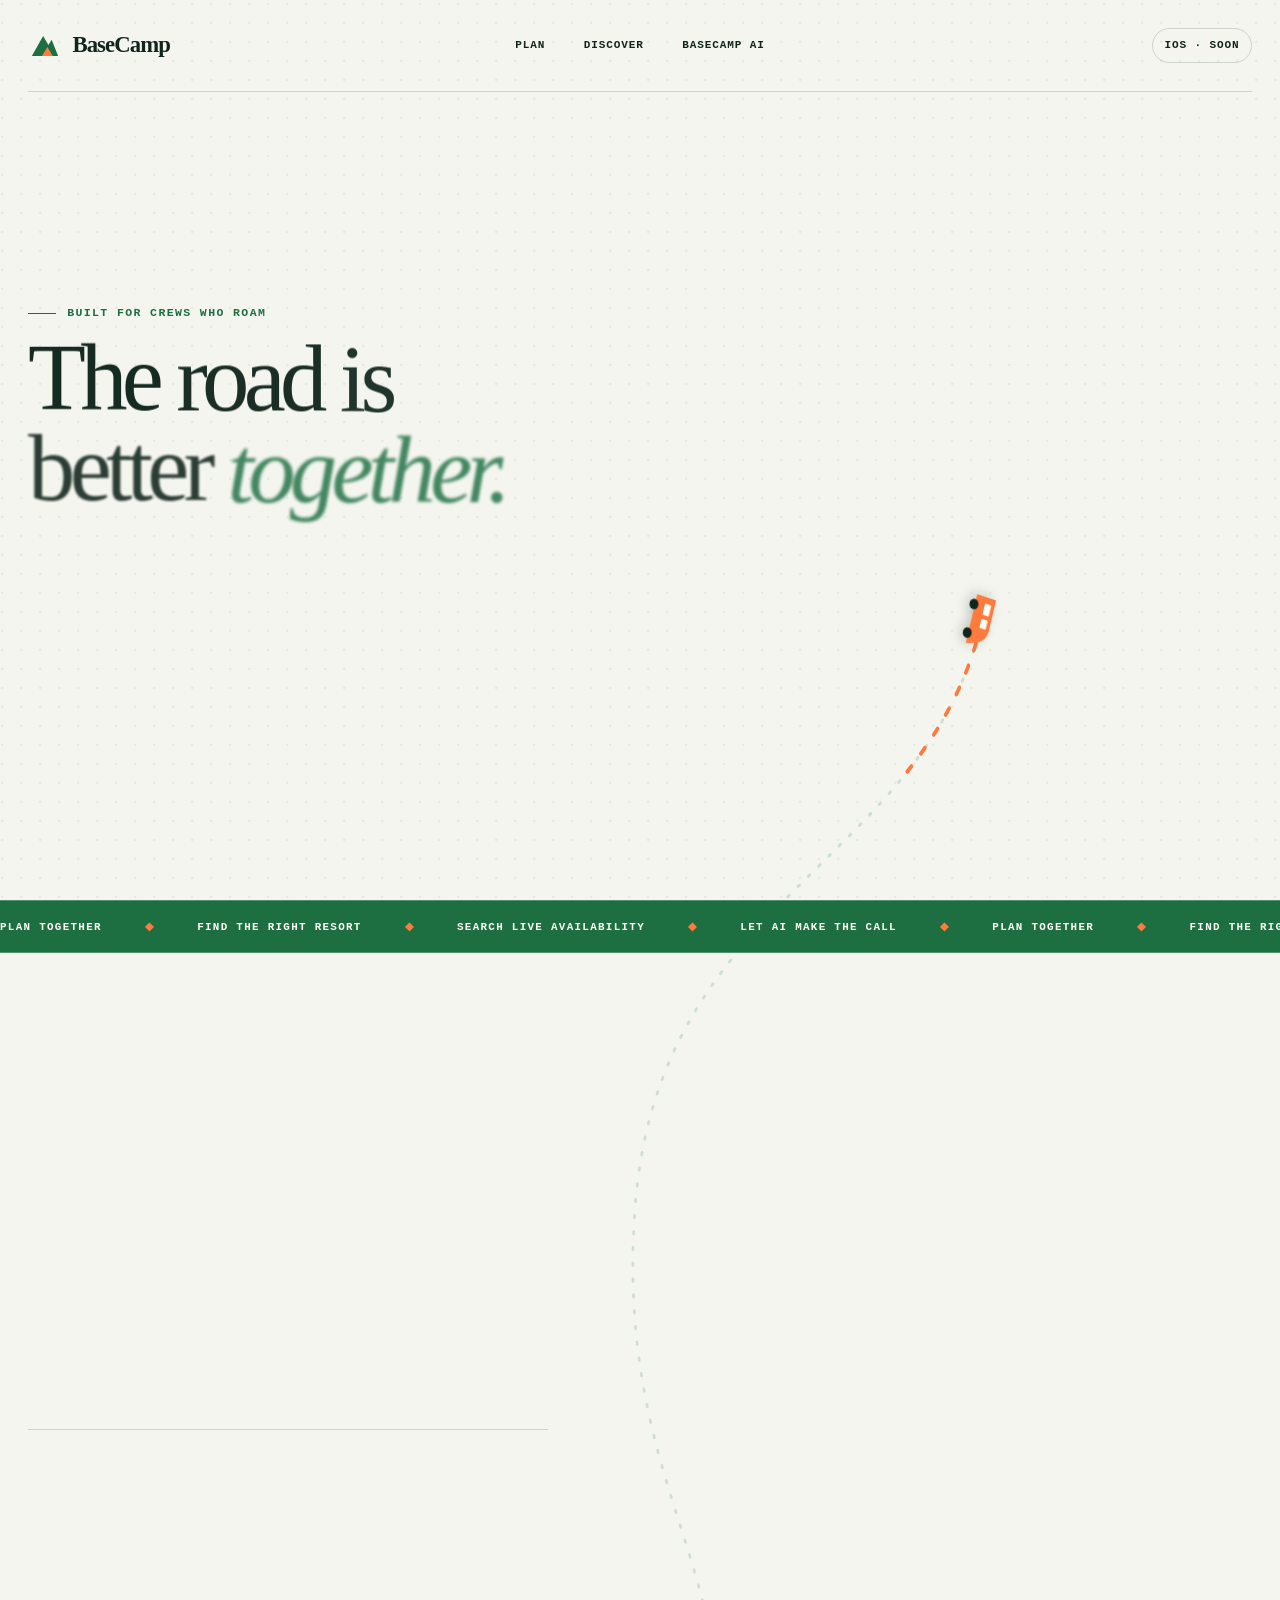
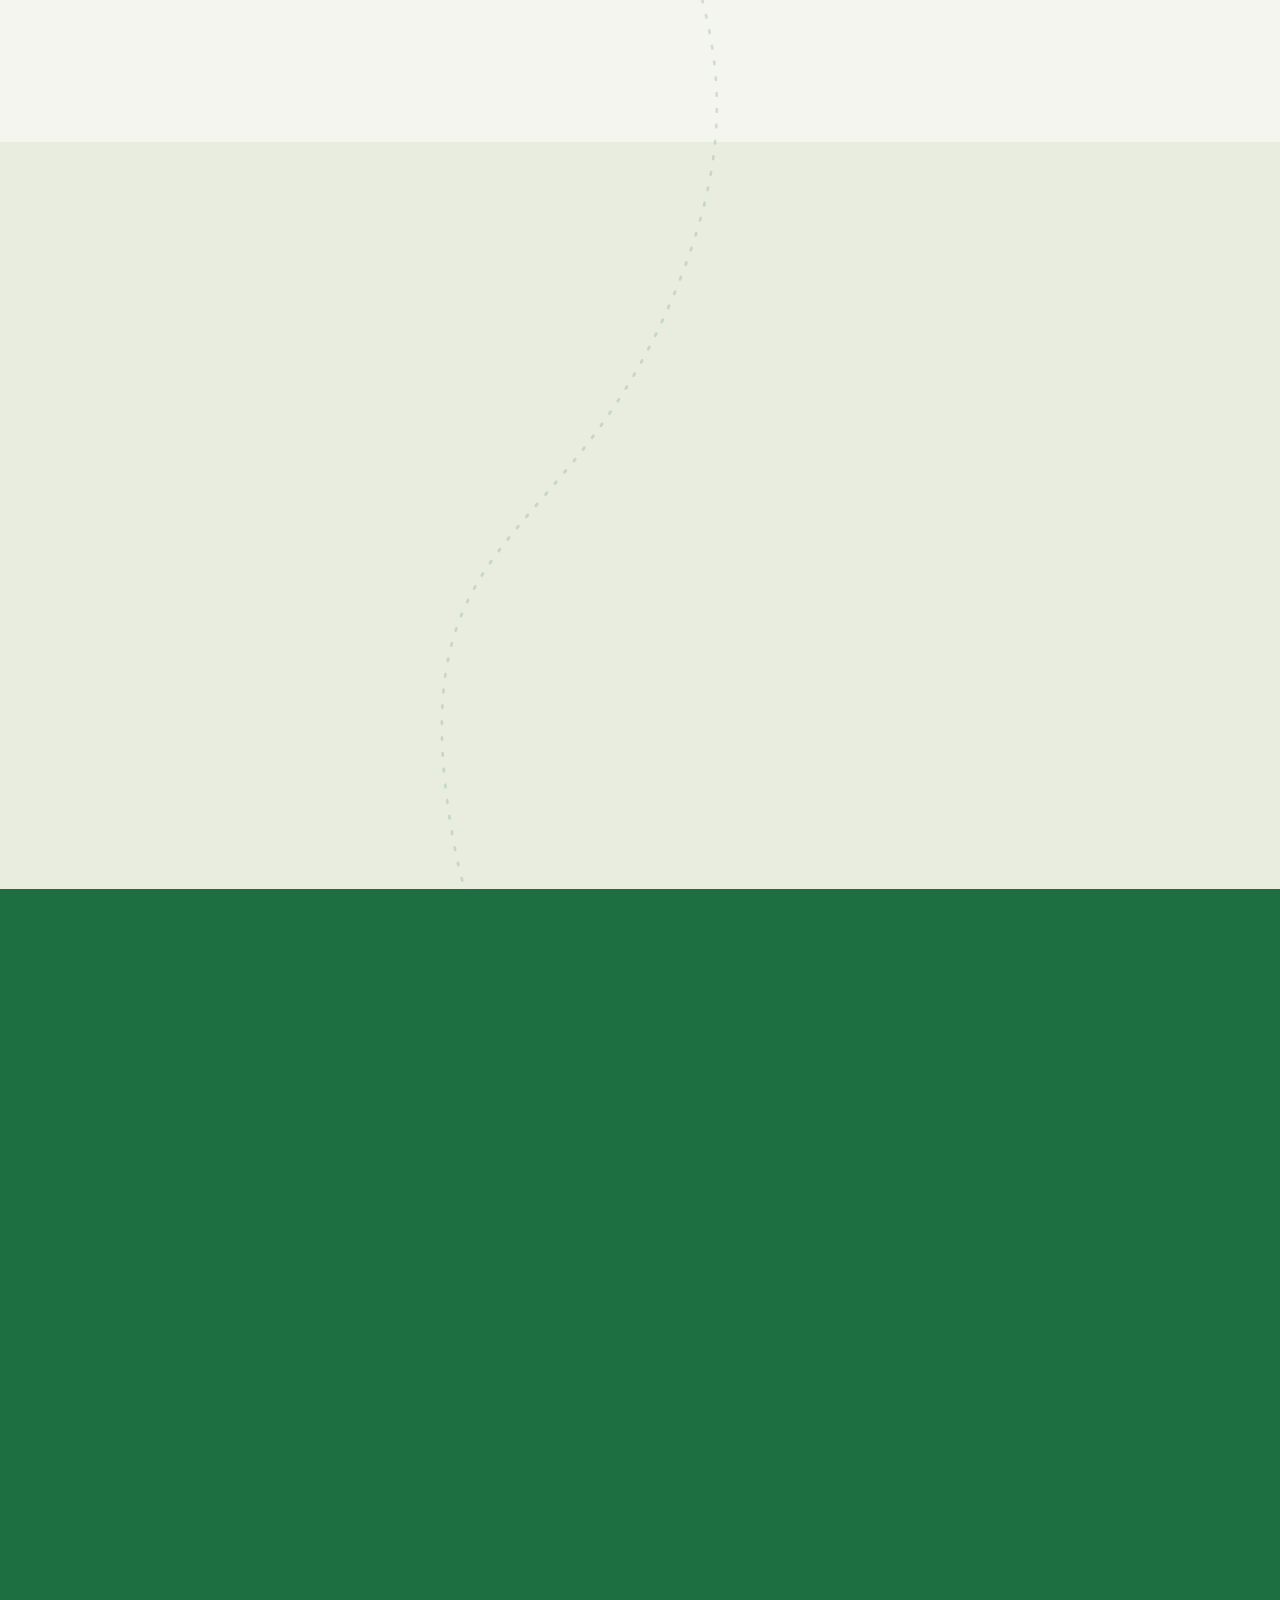
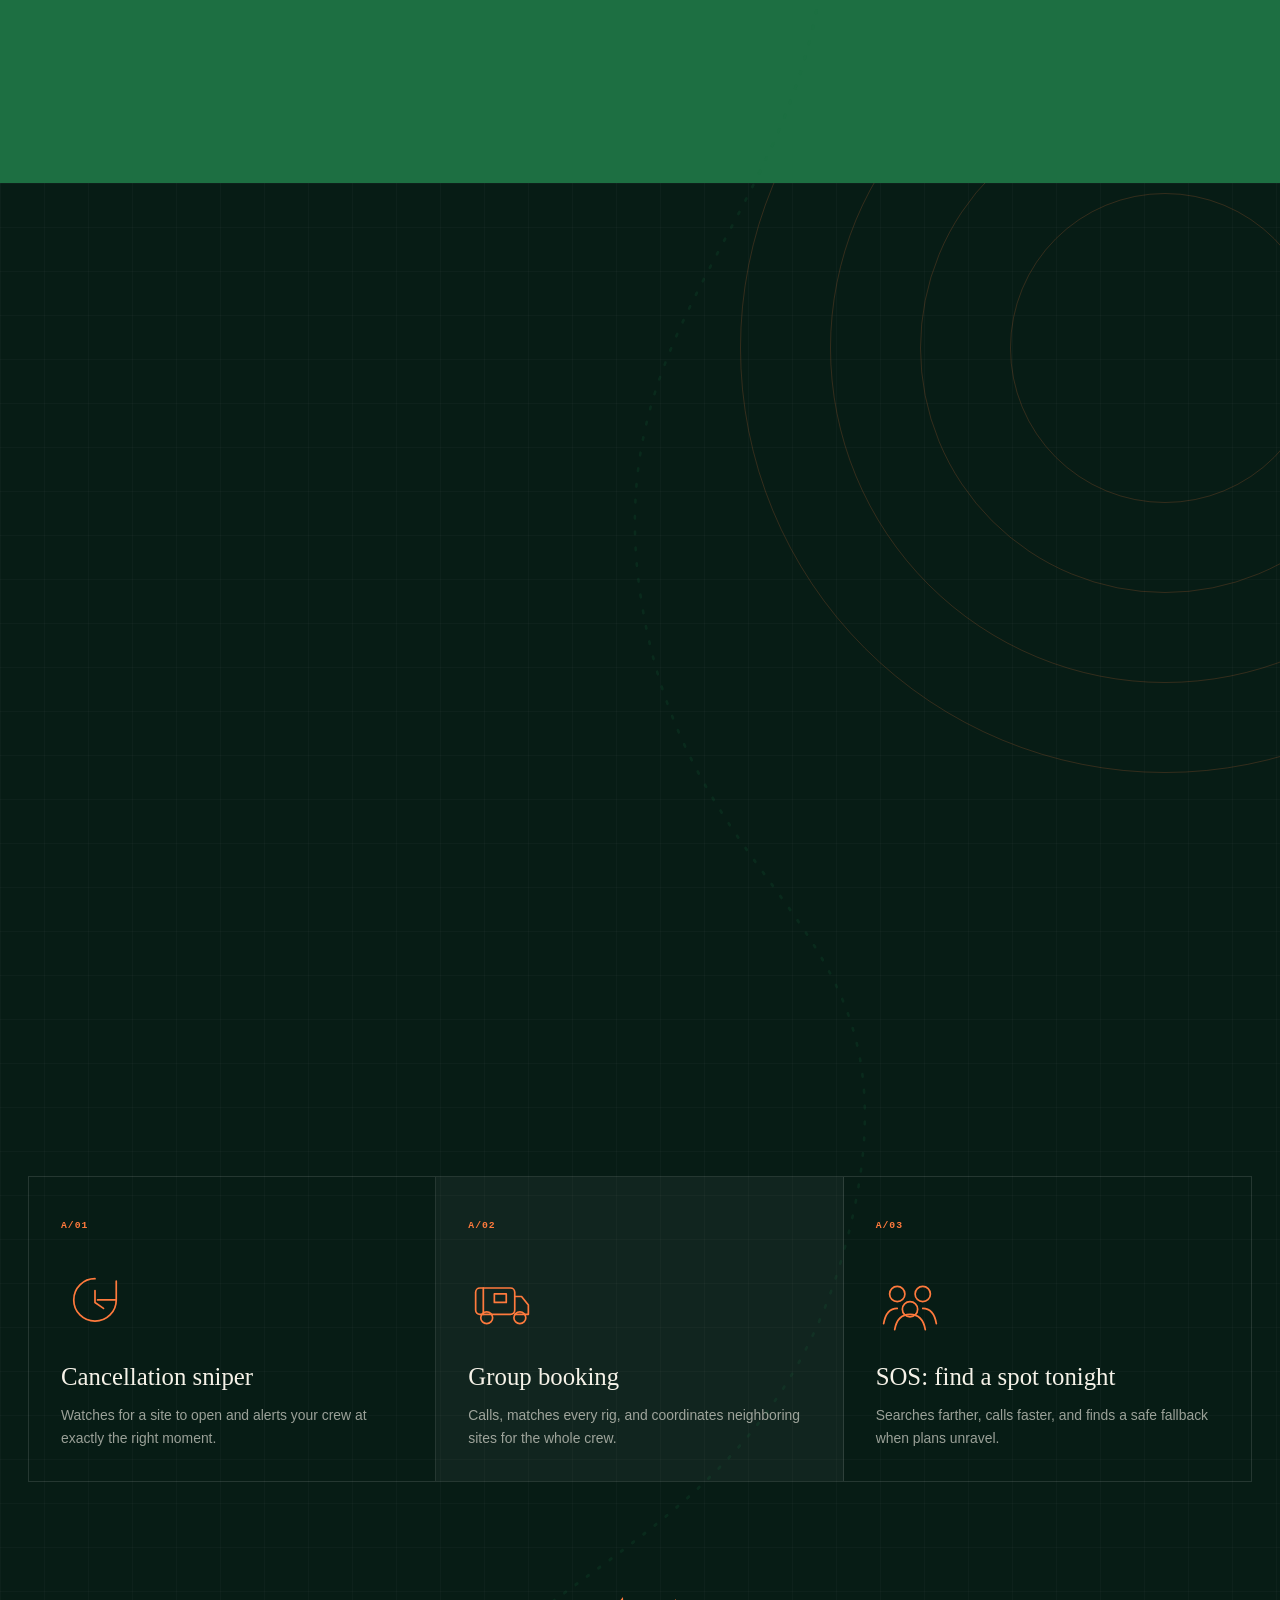
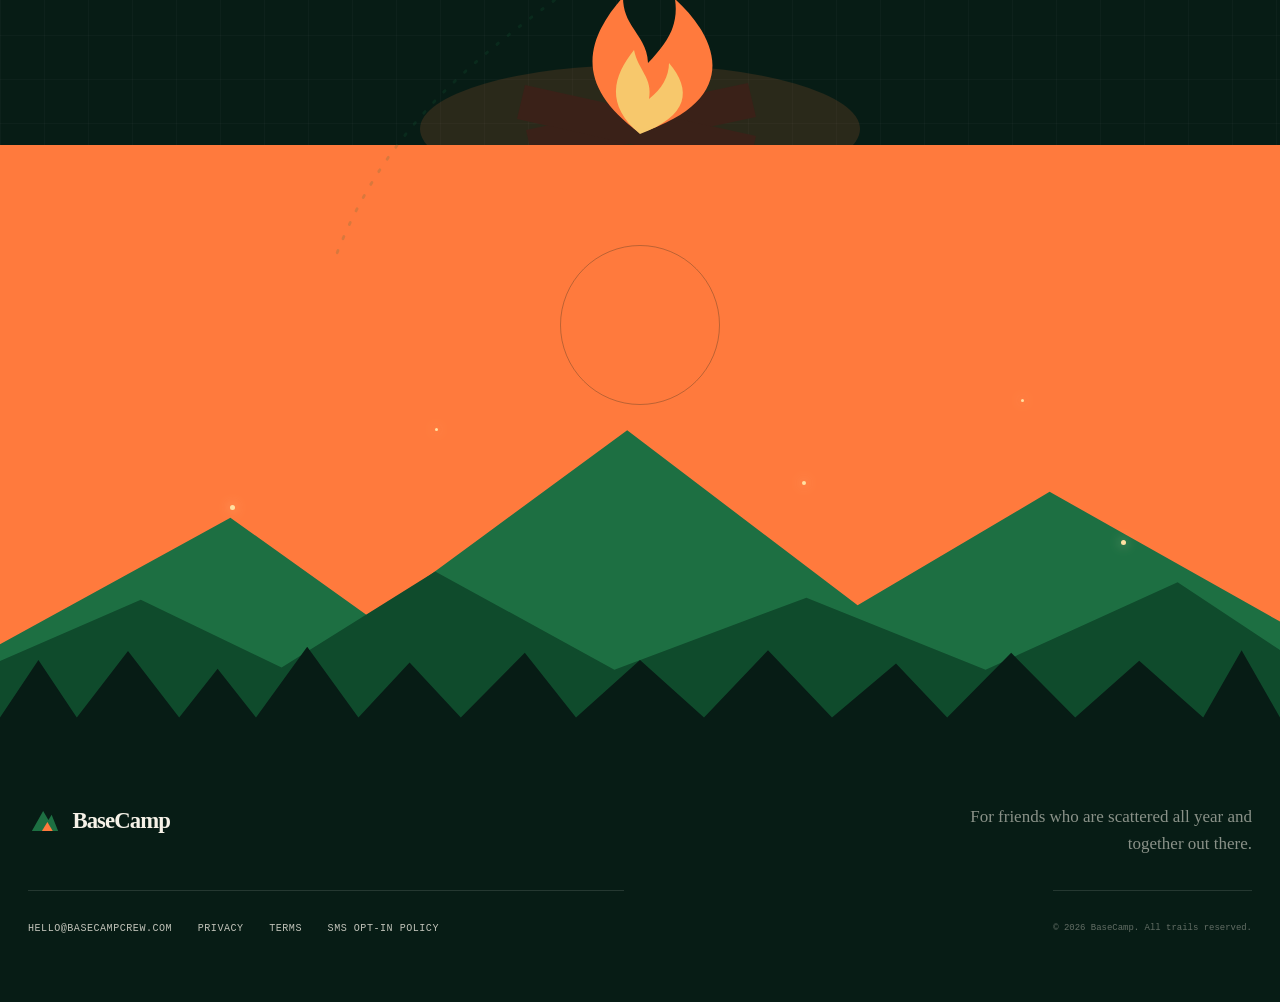
==== commit 6dfd91ac: "Emotional motion pass: GSAP journey thread, day-to-night scrub, typed AI call, copy warmth (BaseCamp" ====
--- a/index.html
+++ b/index.html
@@ -4,22 +4,24 @@
   <meta charset="utf-8">
   <meta name="viewport" content="width=device-width, initial-scale=1">
   <title>BaseCamp — RV trips are better together</title>
-  <meta name="description" content="Plan RV trips with your crew, search live resort availability, and let BaseCamp AI call resorts and coordinate the booking.">
+  <meta name="description" content="Put your RV crew, the right resort, and a real plan on one map—then let BaseCamp AI handle the phone calls while you drive.">
   <meta name="theme-color" content="#1d6f42" media="(prefers-color-scheme: light)">
   <meta name="theme-color" content="#071c15" media="(prefers-color-scheme: dark)">
   <meta property="og:type" content="website">
   <meta property="og:url" content="https://basecampcrew.com/">
   <meta property="og:title" content="BaseCamp — RV trips are better together">
-  <meta property="og:description" content="One place to rally the crew, find the right RV resort, and let AI make the calls.">
+  <meta property="og:description" content="Turn the trip your group chat keeps talking about into the campfire you actually share.">
   <meta property="og:image" content="https://basecampcrew.com/assets/social-card.svg">
   <meta property="og:image:alt" content="BaseCamp route winding through an illustrated mountain campground">
   <meta name="twitter:card" content="summary_large_image">
   <meta name="twitter:title" content="BaseCamp — RV trips are better together">
-  <meta name="twitter:description" content="Plan together. Search live availability. Let BaseCamp AI phone resorts for your crew.">
+  <meta name="twitter:description" content="Your crew, the right resort, and a real plan—on one map.">
   <meta name="twitter:image" content="https://basecampcrew.com/assets/social-card.svg">
   <link rel="canonical" href="https://basecampcrew.com/">
   <link rel="icon" href="data:image/svg+xml,%3Csvg xmlns='http://www.w3.org/2000/svg' viewBox='0 0 64 64'%3E%3Crect width='64' height='64' rx='16' fill='%231d6f42'/%3E%3Cpath d='M11 46 28 16l8 14 5-8 13 24Z' fill='%23f4f4ec'/%3E%3Cpath d='m27 46 8-13 8 13Z' fill='%23ff7a3d'/%3E%3C/svg%3E">
   <link rel="stylesheet" href="/css/site.css">
+  <script src="/js/vendor/gsap.min.js" defer></script>
+  <script src="/js/vendor/ScrollTrigger.min.js" defer></script>
   <script src="/js/site.js" defer></script>
 </head>
 <body>
@@ -38,11 +40,23 @@
   </header>
 
   <main id="main">
+    <svg class="journey-thread" viewBox="0 0 1440 4200" preserveAspectRatio="none" aria-hidden="true">
+      <defs>
+        <mask id="journey-reveal">
+          <path class="journey-mask-path" d="M1105 0C1040 235 738 258 714 560S890 923 765 1190 445 1415 510 1720s399 252 420 584-266 407-208 704 331 295 228 610-455 302-576 582"/>
+        </mask>
+      </defs>
+      <path class="journey-ghost" d="M1105 0C1040 235 738 258 714 560S890 923 765 1190 445 1415 510 1720s399 252 420 584-266 407-208 704 331 295 228 610-455 302-576 582"/>
+      <path class="journey-route" mask="url(#journey-reveal)" d="M1105 0C1040 235 738 258 714 560S890 923 765 1190 445 1415 510 1720s399 252 420 584-266 407-208 704 331 295 228 610-455 302-576 582"/>
+      <g class="journey-rv" transform="translate(374 4200)">
+        <path d="M-22-10h30c7 0 13 5 15 12l3 10h-48Z"/><rect x="-16" y="-6" width="11" height="7" rx="1"/><rect x="-1" y="-6" width="9" height="7" rx="1"/><circle cx="-12" cy="13" r="5"/><circle cx="16" cy="13" r="5"/>
+      </g>
+    </svg>
     <section class="hero" id="top" aria-labelledby="hero-title">
       <div class="hero-copy reveal">
-        <p class="eyebrow"><span></span> Built for the whole crew</p>
+        <p class="eyebrow"><span></span> Built for crews who roam</p>
         <h1 id="hero-title">The road is better <em>together.</em></h1>
-        <p class="lede">BaseCamp puts your RV crew, the perfect resort, and a real plan on the same map.</p>
+        <p class="lede">Your crew, the right resort, and a real plan—on one map.</p>
         <div class="hero-actions">
           <a class="app-badge" id="coming-soon" href="#ai" aria-label="Coming soon to the App Store for iPhone">
             <svg viewBox="0 0 24 24" aria-hidden="true"><path d="M16.7 12.8c0-2.4 2-3.6 2.1-3.7a4.6 4.6 0 0 0-3.6-2c-1.5-.2-3 .9-3.7.9-.8 0-1.9-.9-3.2-.9a4.8 4.8 0 0 0-4 2.4c-1.7 3-.4 7.4 1.2 9.8.8 1.2 1.8 2.5 3.1 2.4 1.2-.1 1.7-.8 3.2-.8s1.9.8 3.2.8c1.3 0 2.2-1.2 3-2.4.9-1.4 1.3-2.7 1.3-2.8-.1 0-2.6-1-2.6-3.7ZM14.2 5.5A4 4 0 0 0 15.1 2a4 4 0 0 0-2.8 1.3 3.8 3.8 0 0 0-1 2.8c1.1.1 2.2-.5 2.9-1.3v.7Z"/></svg>
@@ -59,7 +73,11 @@
           <defs>
             <linearGradient id="sunwash" x1="0" y1="0" x2="0" y2="1"><stop stop-color="#ffd495"/><stop offset="1" stop-color="#ff7a3d"/></linearGradient>
           </defs>
+          <circle class="sun-halo" cx="600" cy="120" r="94"/>
           <circle class="sun" cx="600" cy="120" r="66" fill="url(#sunwash)"/>
+          <g class="cloud cloud-one"><ellipse cx="142" cy="116" rx="58" ry="16"/><ellipse cx="116" cy="108" rx="26" ry="20"/><ellipse cx="161" cy="101" rx="35" ry="27"/></g>
+          <g class="cloud cloud-two"><ellipse cx="441" cy="197" rx="45" ry="12"/><ellipse cx="423" cy="190" rx="21" ry="16"/><ellipse cx="455" cy="184" rx="28" ry="21"/></g>
+          <g class="cloud cloud-three"><ellipse cx="671" cy="244" rx="36" ry="10"/><ellipse cx="655" cy="238" rx="18" ry="14"/><ellipse cx="681" cy="232" rx="23" ry="18"/></g>
           <path class="route-orbit" d="M72 179C222 42 423 50 600 120"/>
           <circle class="route-dot" cx="73" cy="179" r="7"/>
           <path class="mountain-far" d="M-5 353 164 174l90 106 94-146 185 220 85-116 147 125v76H-5Z"/>
@@ -92,9 +110,9 @@
 
     <section class="feature together" id="together" aria-labelledby="together-title">
       <div class="section-copy reveal">
-        <p class="kicker">01 · Rally the crew</p>
-        <h2 id="together-title">One trip.<br><em>Everyone in.</em></h2>
-        <p>Stop planning across six group texts. BaseCamp keeps the chat, dates, RSVPs, and every rig’s live location with the trip.</p>
+        <p class="kicker">01 · Beyond the group chat</p>
+        <h2 id="together-title">Turn “we should”<br><em>into “we’re in.”</em></h2>
+        <p>Group texts are good at dreaming and terrible at departing. BaseCamp keeps the chat, dates, RSVPs, and every rig’s shared location with the trip—so the plan finally leaves home.</p>
         <ul class="feature-list" aria-label="Planning features">
           <li><span>01</span><div><strong>Crew chat</strong><small>Decisions stay with the trip</small></div></li>
           <li><span>02</span><div><strong>Dates + RSVPs</strong><small>See who’s rolling at a glance</small></div></li>
@@ -122,7 +140,7 @@
             <rect class="poll-card" x="158" y="276" width="304" height="178" rx="23"/>
             <text class="poll-label" x="184" y="310">DATE POLL · 5 VOTES</text>
             <text class="poll-date" x="184" y="352">Sep 4–7</text>
-            <text class="poll-checks" x="390" y="352">✓✓✓</text>
+            <g class="poll-checks" aria-hidden="true"><text class="poll-check" x="390" y="352">✓</text><text class="poll-check" x="410" y="352">✓</text><text class="poll-check" x="430" y="352">✓</text></g>
             <rect class="poll-track" x="184" y="378" width="248" height="12" rx="6"/>
             <rect class="poll-fill" x="184" y="378" width="207" height="12" rx="6"/>
             <g transform="translate(184 418)">
@@ -142,9 +160,9 @@
 
     <section class="feature discover" id="discover" aria-labelledby="discover-title">
       <div class="section-copy reveal">
-        <p class="kicker">02 · Find your place</p>
-        <h2 id="discover-title">Worth the drive.<br><em>Easy to discover.</em></h2>
-        <p>Browse a growing catalog of more than 2,000 RV resorts across the US, with photos and the details your crew actually needs.</p>
+        <p class="kicker">02 · Find where you meet</p>
+        <h2 id="discover-title">A place worth<br><em>crossing miles for.</em></h2>
+        <p>Browse a growing catalog of more than 2,000 RV resorts across the US, with photos and the details every rig in your crew actually needs.</p>
         <div class="micro-proof"><span class="proof-line"></span><p>From ocean pull-throughs to mountain hideaways.</p></div>
       </div>
       <div class="discover-art reveal" data-parallax="0.014" aria-label="A stack of illustrated RV resort cards">
@@ -176,9 +194,9 @@
 
     <section class="availability" id="availability" aria-labelledby="availability-title">
       <div class="availability-heading reveal">
-        <p class="kicker">03 · Search once</p>
-        <h2 id="availability-title">Every booking system.<br><em>One clear answer.</em></h2>
-        <p>BaseCamp checks live availability across fragmented reservation systems in one search—so you can see where the whole crew can actually fit.</p>
+        <p class="kicker">03 · That feeling: we got the spot</p>
+        <h2 id="availability-title">Three rigs.<br><em>One clear yes.</em></h2>
+        <p>BaseCamp checks live availability across fragmented reservation systems in one search—so the whole crew can stop wondering and start packing.</p>
       </div>
       <div class="search-stage reveal">
         <div class="search-query" aria-label="Example resort availability search"><span class="search-icon"></span><div><small>WHERE + WHEN</small><strong>Moab · Oct 11–14 · 3 rigs</strong></div><span class="search-arrow">→</span></div>
@@ -191,17 +209,17 @@
           <g class="result-svg-row" transform="translate(28 72)">
             <rect class="result-row-bg" width="644" height="82" rx="15"/><circle class="result-mark" cx="39" cy="41" r="21"/><text class="result-mark-text" x="39" y="46">RC</text>
             <text class="result-name" x="76" y="36">Red Cliffs Landing</text><text class="result-detail" x="76" y="58">50A · full hookups · crew sites together</text>
-            <rect class="available-pill" x="430" y="24" width="194" height="34" rx="17"/><text class="available-text" x="527" y="46">2 sites open · Fri–Sun</text>
+            <g class="availability-pill"><rect class="available-pill" x="430" y="24" width="194" height="34" rx="17"/><text class="available-text" x="527" y="46">2 sites open · Fri–Sun</text></g>
           </g>
           <g class="result-svg-row" transform="translate(28 164)">
             <rect class="result-row-bg" width="644" height="82" rx="15"/><circle class="result-mark" cx="39" cy="41" r="21"/><text class="result-mark-text" x="39" y="46">PR</text>
             <text class="result-name" x="76" y="36">Pine Ridge RV Park</text><text class="result-detail" x="76" y="58">quiet loop · fire rings · dog friendly</text>
-            <rect class="available-pill" x="421" y="24" width="203" height="34" rx="17"/><text class="available-text" x="522" y="46">1 site · pull-through 40 ft</text>
+            <g class="availability-pill"><rect class="available-pill" x="421" y="24" width="203" height="34" rx="17"/><text class="available-text" x="522" y="46">1 site · pull-through 40 ft</text></g>
           </g>
           <g class="result-svg-row result-email" transform="translate(28 256)">
             <rect class="result-row-bg" width="644" height="82" rx="15"/><circle class="result-mark" cx="39" cy="41" r="21"/><text class="result-mark-text" x="39" y="46">JH</text>
             <text class="result-name" x="76" y="36">Juniper Hollow</text><text class="result-detail" x="76" y="58">no live inventory connection</text>
-            <rect class="email-pill" x="456" y="24" width="168" height="34" rx="17"/><text class="email-text" x="540" y="46">Request by email</text>
+            <g class="availability-pill"><rect class="email-pill" x="456" y="24" width="168" height="34" rx="17"/><text class="email-text" x="540" y="46">Request by email</text></g>
           </g>
         </svg>
         <p class="systems-caption">RESERVATION SYSTEMS, RECONCILED</p>
@@ -216,9 +234,9 @@
         <g class="stars stars-c"><circle cx="61" cy="765" r="2"/><circle cx="224" cy="906" r="1.5"/><circle cx="402" cy="742" r="2"/><circle cx="577" cy="884" r="1.5"/><circle cx="761" cy="716" r="2"/><circle cx="947" cy="912" r="1.5"/><circle cx="1132" cy="756" r="2"/><circle cx="1321" cy="884" r="1.5"/></g>
       </svg>
       <div class="ai-intro reveal">
-        <p class="kicker">04 · BaseCamp AI</p>
-        <h2 id="ai-title">It doesn’t just search.<br><em>It picks up the phone.</em></h2>
-        <p>When online inventory tells only half the story, BaseCamp AI literally calls the resort for you. A real availability check—without you spending the afternoon on hold.</p>
+        <p class="kicker">04 · While you drive</p>
+        <h2 id="ai-title">You drive.<br><em>It handles the calls.</em></h2>
+        <p>When online inventory tells only half the story, BaseCamp AI calls the resort for you. You keep the convoy moving; it gets the real availability answer.</p>
       </div>
       <div class="call-stage reveal" data-parallax="0.018">
         <div class="phone-beacon" aria-label="BaseCamp AI calling Red Cliffs Landing">
@@ -263,10 +281,11 @@
     </section>
 
     <section class="closing" aria-labelledby="closing-title">
-      <div class="closing-art" aria-hidden="true"><span class="closing-sun"></span><span class="closing-mountain m1"></span><span class="closing-mountain m2"></span><span class="closing-trees"></span></div>
+      <div class="closing-art" aria-hidden="true"><span class="closing-sun"></span><span class="closing-mountain m1"></span><span class="closing-mountain m2"></span><span class="closing-trees"></span><i class="ember ember-one"></i><i class="ember ember-two"></i><i class="ember ember-three"></i><i class="ember ember-four"></i><i class="ember ember-five"></i></div>
       <div class="closing-copy reveal">
-        <p class="kicker">Bring the people who make the miles matter</p>
-        <h2 id="closing-title">Your crew’s next trip<br><em>starts here.</em></h2>
+        <p class="kicker">The miles between houses disappear at the campfire</p>
+        <h2 id="closing-title">Make the someday trip<br><em>this year.</em></h2>
+        <p class="closing-lede">The group chat has been talking about this trip for years. Ship it.</p>
         <a class="app-badge app-badge-light" href="#top" aria-label="Coming soon to the App Store for iPhone">
           <svg viewBox="0 0 24 24" aria-hidden="true"><path d="M16.7 12.8c0-2.4 2-3.6 2.1-3.7a4.6 4.6 0 0 0-3.6-2c-1.5-.2-3 .9-3.7.9-.8 0-1.9-.9-3.2-.9a4.8 4.8 0 0 0-4 2.4c-1.7 3-.4 7.4 1.2 9.8.8 1.2 1.8 2.5 3.1 2.4 1.2-.1 1.7-.8 3.2-.8s1.9.8 3.2.8c1.3 0 2.2-1.2 3-2.4.9-1.4 1.3-2.7 1.3-2.8-.1 0-2.6-1-2.6-3.7ZM14.2 5.5A4 4 0 0 0 15.1 2a4 4 0 0 0-2.8 1.3 3.8 3.8 0 0 0-1 2.8c1.1.1 2.2-.5 2.9-1.3v.7Z"/></svg>
           <span><small>Coming soon to the</small>App Store</span>
@@ -277,7 +296,7 @@
 
   <footer>
     <a class="brand footer-brand" href="#top"><svg viewBox="0 0 44 44" aria-hidden="true"><path d="M5 35 19.6 9l6.8 11.8 4.2-6.8L39 35Z"/><path class="brand-fire" d="m18 35 7.1-11.6L32 35Z"/></svg><span>BaseCamp</span></a>
-    <p>Built for friends who bring their homes with them.</p>
+    <p>For friends who are scattered all year and together out there.</p>
     <div class="footer-links"><a href="mailto:hello@basecampcrew.com">hello@basecampcrew.com</a><a href="/privacy">Privacy</a><a href="/terms">Terms</a><a href="/opt-in">SMS Opt-In Policy</a></div>
     <small>© 2026 BaseCamp. All trails reserved.</small>
   </footer>
--- a/css/site.css
+++ b/css/site.css
@@ -17,11 +17,14 @@
   --mono: "SFMono-Regular", Consolas, "Liberation Mono", monospace;
   --max: 1240px;
   --shadow: 0 28px 60px rgba(13, 49, 30, .16);
+  --sky-day: #1d6f42;
+  --sky-mix: 0%;
 }
 
 * { box-sizing: border-box; }
 html { scroll-behavior: smooth; }
 body { margin: 0; overflow-x: hidden; background: var(--paper); color: var(--ink); font-family: var(--sans); font-size: 17px; line-height: 1.6; }
+main { position: relative; }
 a { color: inherit; }
 svg { display: block; }
 :focus-visible { outline: 3px solid var(--orange); outline-offset: 4px; }
@@ -32,6 +35,9 @@
 .brand { display: inline-flex; align-items: center; gap: .65rem; width: max-content; color: var(--ink); font-family: var(--display); font-size: 1.42rem; font-weight: 700; letter-spacing: -.04em; text-decoration: none; }
 .brand svg { width: 34px; fill: var(--green); }
 .brand .brand-fire { fill: var(--orange); }
+.footer-brand svg { transform-origin: 50% 100%; }
+.footer-brand:hover svg, .footer-brand:focus-visible svg { animation: tree-sway .72s cubic-bezier(.22,1,.36,1) 1; }
+@keyframes tree-sway { 30% { transform: rotate(-5deg); } 62% { transform: rotate(3deg); } 82% { transform: rotate(-1deg); } }
 nav { display: flex; align-items: center; gap: 2.4rem; }
 nav a, .header-status { font-family: var(--mono); font-size: .69rem; font-weight: 700; letter-spacing: .08em; text-decoration: none; text-transform: uppercase; }
 nav a { position: relative; }
@@ -57,6 +63,9 @@
 .no-signup { max-width: 120px; color: var(--muted); font-family: var(--mono); font-size: .62rem; line-height: 1.35; text-transform: uppercase; }
 .hero-art { position: relative; min-width: 690px; margin-right: -8vw; transform: translateY(var(--parallax-y, 0)); }
 .hero-scene { width: 100%; overflow: visible; }
+.sun-halo { fill: var(--orange); opacity: .12; transform-box: fill-box; transform-origin: center; }
+.sun { transform-box: fill-box; transform-origin: center; }
+.cloud { fill: var(--white); opacity: .52; }
 .hero-scene .route-orbit { fill: none; stroke: var(--orange); stroke-dasharray: 4 12; stroke-linecap: round; stroke-width: 2; }
 .route-dot { fill: var(--orange); }
 .mountain-far { fill: #9eb7a4; }
@@ -75,6 +84,18 @@
 .map-label circle { fill: var(--white); }
 .map-label text { fill: var(--ink); font: 700 13px var(--mono); letter-spacing: 1px; }
 .hero-coordinate { position: absolute; right: 11%; bottom: 3%; margin: 0; padding: .35rem .6rem; background: var(--paper); color: var(--green); font: 700 .6rem var(--mono); letter-spacing: .12em; }
+
+.journey-thread { position: absolute; z-index: 5; top: 620px; right: 0; bottom: 470px; left: 0; width: 100%; height: calc(100% - 1090px); overflow: visible; pointer-events: none; }
+.journey-ghost, .journey-route, .journey-mask-path { fill: none; stroke-linecap: round; }
+.journey-ghost { stroke: var(--green); stroke-dasharray: 2 13; stroke-width: 3; opacity: .17; }
+.journey-route { stroke: var(--orange); stroke-dasharray: 7 16; stroke-width: 4; }
+.journey-mask-path { stroke: #fff; stroke-width: 18; }
+.journey-rv { fill: var(--orange); filter: drop-shadow(0 4px 6px rgba(7,28,21,.2)); }
+.journey-rv rect { fill: var(--white); }
+.journey-rv circle { fill: var(--ink); }
+
+.motion-word { display: inline-block; filter: blur(var(--word-blur, 0)); }
+.typed-char { display: inline-block; }
 
 .marquee { overflow: hidden; padding: 1.2rem 0; border-block: 1px solid rgba(255,255,255,.24); background: var(--green-surface); color: var(--white); white-space: nowrap; }
 .marquee div { width: max-content; font: 700 .68rem var(--mono); letter-spacing: .12em; animation: marquee 48s linear infinite; }
@@ -148,7 +169,7 @@
 .proof-line { flex: 0 0 60px; height: 1px; background: var(--orange); }
 .micro-proof p { max-width: 250px; color: var(--muted); font: .68rem/1.5 var(--mono); text-transform: uppercase; }
 
-.availability { padding: 120px max(28px, calc((100vw - var(--max)) / 2)); background: var(--green-surface); color: var(--white); }
+.availability { padding: 120px max(28px, calc((100vw - var(--max)) / 2)); background: var(--green-surface); background: color-mix(in srgb, var(--sky-day) calc(100% - var(--sky-mix)), #071c15 var(--sky-mix)); color: var(--white); }
 .availability-heading { display: grid; grid-template-columns: 1fr .55fr; gap: 1rem 5rem; align-items: end; }
 .availability-heading .kicker { grid-column: 1 / -1; color: var(--amber); }
 .availability-heading h2 { color: var(--white); }
@@ -203,10 +224,10 @@
 .calling-label span { width: 8px; height: 8px; border-radius: 50%; background: #67d48d; box-shadow: 0 0 0 5px rgba(103,212,141,.13); }
 .call-card h3 { margin: .8rem 0 1.5rem; font: 500 2.2rem var(--display); }
 .waveform { display: flex; align-items: center; gap: 5px; height: 42px; margin: 1rem 0; }
-.waveform i { width: 3px; height: 20%; border-radius: 3px; background: var(--orange); animation: wave 1.2s ease-in-out infinite alternate; }
+.waveform i { width: 3px; height: 20%; transform: scaleY(.55); transform-origin: center; border-radius: 3px; background: var(--orange); animation: wave 1.2s ease-in-out infinite alternate; }
 .waveform i:nth-child(3n) { height: 80%; animation-delay: -.4s; }
 .waveform i:nth-child(2n) { height: 50%; animation-delay: -.8s; }
-@keyframes wave { to { height: 95%; opacity: .55; } }
+@keyframes wave { to { opacity: .55; transform: scaleY(1.15); } }
 .call-transcript { padding: 1rem 0 1.6rem; border-bottom: 1px solid rgba(255,255,255,.1); color: rgba(246,242,232,.7); font-family: var(--display); font-size: 1.15rem; font-style: italic; }
 .call-success { display: flex; align-items: center; gap: .8rem; margin-top: 1.3rem; }
 .call-success > span { display: grid; place-items: center; width: 32px; height: 32px; border-radius: 50%; background: #67d48d; color: #071c15; font-weight: 800; }
@@ -299,31 +320,37 @@
 .result-svg-row { transition: opacity .25s ease; }
 .result-svg-row:hover { opacity: .86; }
 .result-email { opacity: .72; }
+.availability-pill { transform-box: fill-box; transform-origin: center; }
 
 .ai-section { padding-block: 110px 230px; }
 .star-field { position: absolute; z-index: 1; inset: 0; width: 100%; height: 100%; }
-.stars { fill: #f6f2e8; opacity: .45; transform-box: fill-box; transform-origin: center; animation: twinkle 4.8s ease-in-out infinite alternate; }
-.stars-b { animation-delay: -1.7s; animation-duration: 6.2s; }
-.stars-c { animation-delay: -3.1s; animation-duration: 5.4s; }
-@keyframes twinkle { 50% { opacity: .85; } to { opacity: .28; } }
+.stars { fill: #f6f2e8; opacity: .62; transform-box: fill-box; transform-origin: center; }
 .call-stage { margin: 5.5rem auto; }
 .call-card { transition: transform .35s cubic-bezier(.22,1,.36,1), border-color .35s ease; }
 .call-stage:hover .call-card { transform: translateY(-6px); border-color: rgba(255,122,61,.38); }
 .call-transcript { display: grid; gap: .65rem; font-style: normal; }
-.call-transcript span { color: rgba(246,242,232,.55); font: .72rem var(--mono); }
-.call-transcript strong { color: #f6f2e8; font: 500 1.22rem/1.45 var(--display); }
+.call-transcript > span { color: rgba(246,242,232,.55); font: .72rem var(--mono); }
+.call-transcript > strong { color: #f6f2e8; font: 500 1.22rem/1.45 var(--display); }
 .ai-card { min-height: 300px; transition: background .25s ease, transform .25s ease; }
 .ai-card:hover { background: rgba(255,255,255,.065); transform: translateY(-5px); }
 .ai-card svg { margin-block: 2.2rem 1.5rem; }
 .campfire { position: absolute; z-index: 1; bottom: -20px; left: 50%; width: min(520px, 80vw); transform: translateX(-50%); }
-.fire-glow { fill: rgba(255,122,61,.14); }
+.fire-glow { fill: rgba(255,122,61,.14); transform-box: fill-box; transform-origin: center; }
 .log { fill: #3a2118; }
+.flame { transform-box: fill-box; transform-origin: 50% 100%; }
 .flame-outer { fill: #ff7a3d; }
 .flame-inner { fill: #f7c86c; }
 
 .closing { min-height: 590px; }
 .closing-copy { max-width: 1050px; padding: 0 24px 6rem; }
 .closing-copy h2 { font-size: clamp(3.8rem, 7.5vw, 7.4rem); }
+.closing-lede { max-width: 560px; margin: 1.8rem auto 0; color: rgba(16,37,28,.76); font-size: 1.08rem; }
+.ember { position: absolute; z-index: 1; width: 5px; height: 5px; border-radius: 50%; background: #ffe1a3; box-shadow: 0 0 12px rgba(255,244,192,.72); }
+.ember-one { top: 61%; left: 18%; }
+.ember-two { top: 48%; left: 34%; width: 3px; height: 3px; }
+.ember-three { top: 57%; right: 37%; width: 4px; height: 4px; }
+.ember-four { top: 43%; right: 20%; width: 3px; height: 3px; }
+.ember-five { top: 67%; right: 12%; }
 
 footer { display: grid; grid-template-columns: 1fr 1fr; gap: 2rem; align-items: start; padding: 68px max(28px, calc((100vw - var(--max)) / 2)); background: #071c15; color: #f6f2e8; }
 .footer-brand { color: #f6f2e8; }
@@ -332,10 +359,6 @@
 .footer-links a { color: rgba(246,242,232,.78); font: .63rem var(--mono); letter-spacing: .05em; text-decoration: none; text-transform: uppercase; }
 .footer-links a:hover, .footer-links a:focus-visible { color: var(--orange); }
 footer > small { justify-self: end; padding-top: 2rem; border-top: 1px solid rgba(255,255,255,.12); color: rgba(246,242,232,.38); font: .56rem var(--mono); }
-
-.js-enabled .reveal { opacity: 1; transform: none; }
-.js-enabled .reveal.is-visible { animation: reveal-in .65s cubic-bezier(.22,1,.36,1) both; }
-@keyframes reveal-in { from { opacity: .72; transform: translateY(10px); } to { opacity: 1; transform: none; } }
 
 @media (max-width: 980px) {
   .site-header { width: min(100% - 36px, var(--max)); }
@@ -360,6 +383,13 @@
   .call-stage { grid-template-columns: 1fr; justify-items: center; }
   .phone-beacon { margin: 0 0 -70px; }
   .call-card { width: 100%; margin: 0; padding: 7rem 2rem 2.5rem; }
+}
+
+@media (max-width: 767px) {
+  .journey-thread { top: 670px; bottom: 500px; height: calc(100% - 1170px); opacity: .34; }
+  .journey-route { stroke-width: 6; }
+  .journey-rv { opacity: .8; }
+  .marquee div, .beacon-pulse, .waveform i { animation: none; }
 }
 
 @media (max-width: 700px) {
@@ -436,7 +466,7 @@
 }
 
 @media (prefers-color-scheme: dark) {
-  :root { --paper: #0c2119; --paper-2: #10271d; --ink: #f1eee4; --muted: #aab7ae; --green: #53ad75; --green-deep: #1d6f42; --green-pale: #1a4430; --line: rgba(255,255,255,.14); --white: #f6f2e8; --shadow: 0 28px 60px rgba(0,0,0,.34); }
+  :root { --paper: #0c2119; --paper-2: #10271d; --ink: #f1eee4; --muted: #aab7ae; --green: #53ad75; --green-deep: #1d6f42; --green-pale: #1a4430; --line: rgba(255,255,255,.14); --white: #f6f2e8; --shadow: 0 28px 60px rgba(0,0,0,.34); --sky-day: #143b2b; }
   .hero { background-image: radial-gradient(circle at 12% 20%, rgba(122,194,145,.1) 0 1px, transparent 1.5px); }
   .mountain-far { fill: #315c48; }
   .mountain-near { fill: #1d6f42; }
@@ -444,6 +474,8 @@
   .ground { fill: #294c3b; }
   .road { fill: #53665d; }
   .road-line { stroke: #dce8d9; }
+  .cloud { fill: #d9e2da; opacity: .3; }
+  .journey-ghost { stroke: #8ccda4; opacity: .2; }
   .rv-body { stroke: #10251c; }
   .hero-coordinate { color: #8bd3a6; }
   .map-board { color: #10251c; }
@@ -469,7 +501,7 @@
 @media (prefers-reduced-motion: reduce) {
   html { scroll-behavior: auto; }
   *, *::before, *::after { animation: none !important; transition: none !important; }
-  .js-enabled .reveal, .js-enabled .reveal.is-visible, [data-parallax] { opacity: 1 !important; transform: none !important; }
+  .reveal, [data-parallax], .motion-word, .typed-char { opacity: 1 !important; transform: none !important; filter: none !important; }
   .chat-device, .plan-art:hover .chat-device, .resort-front, .resort-front:hover, .resort-back, .resort-back:hover, .result-svg-row:hover, .call-stage:hover .call-card, .ai-card:hover { transform: none !important; }
 }
 
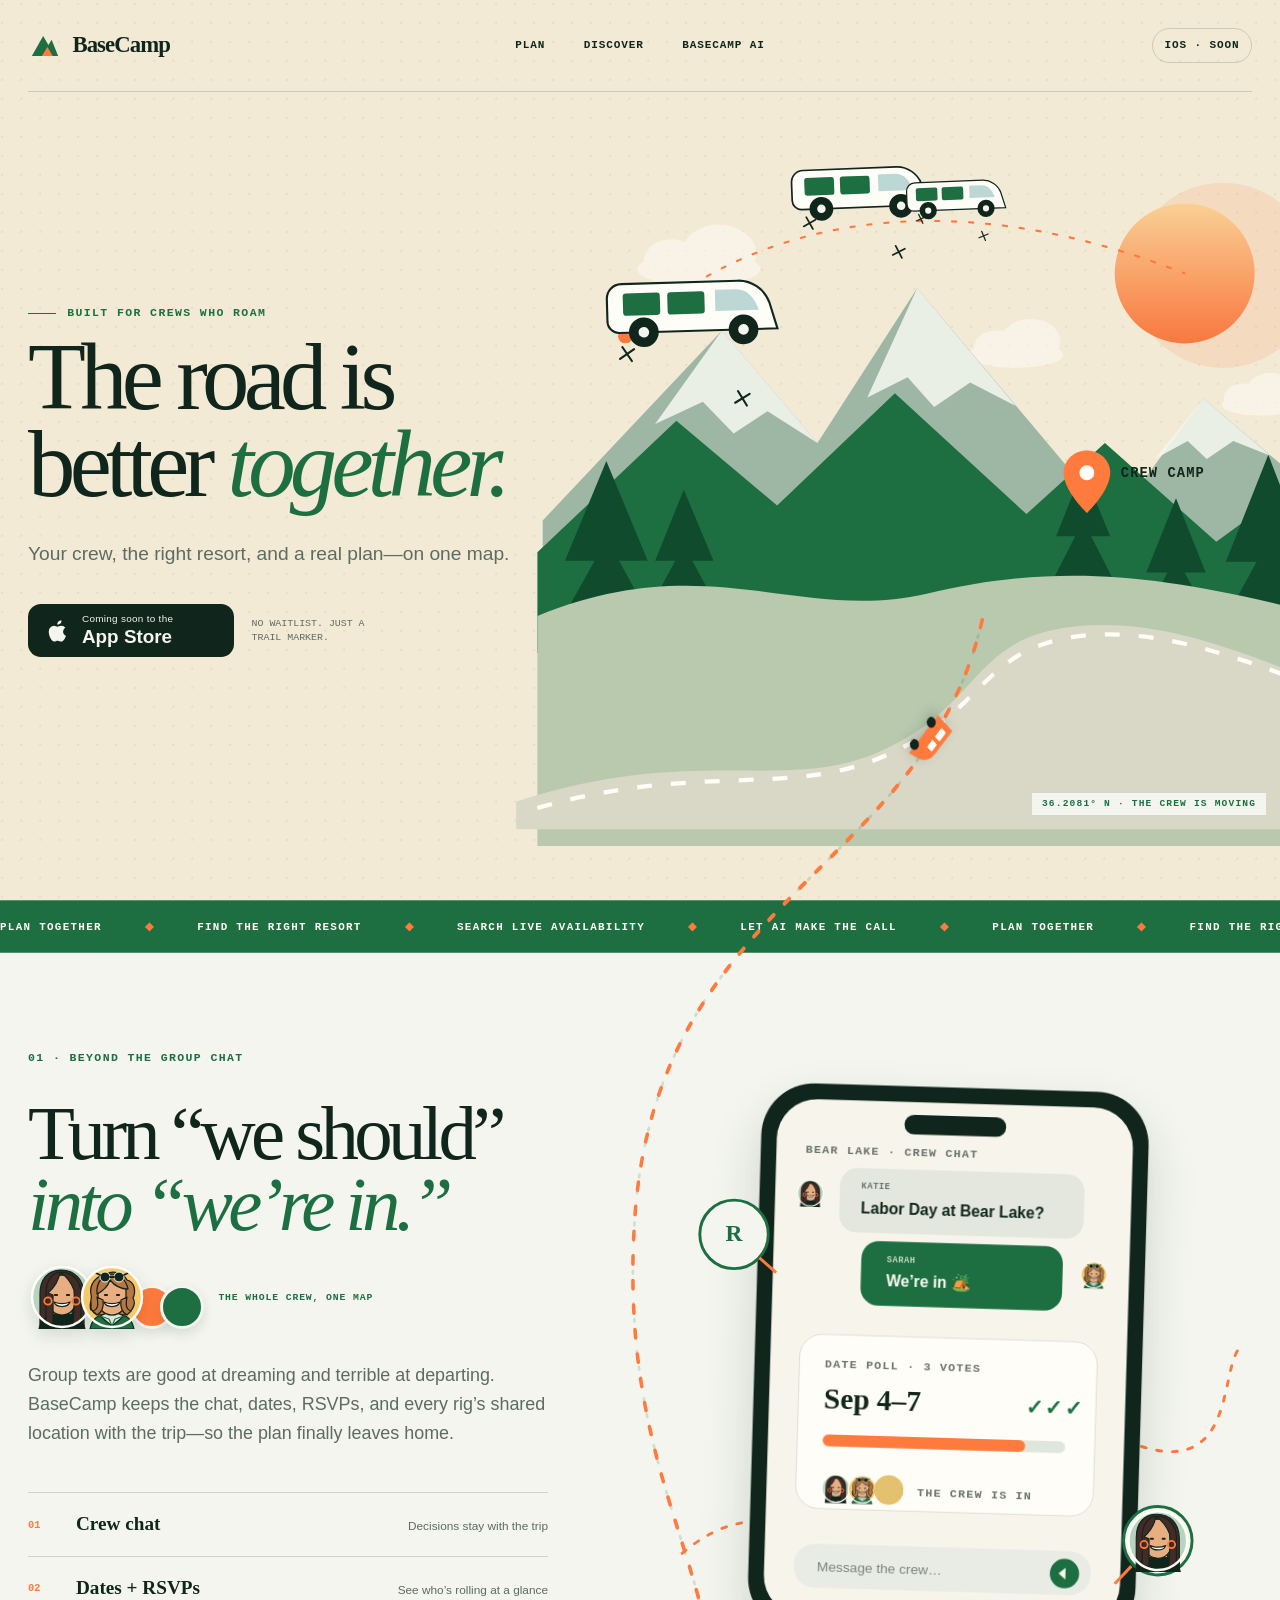
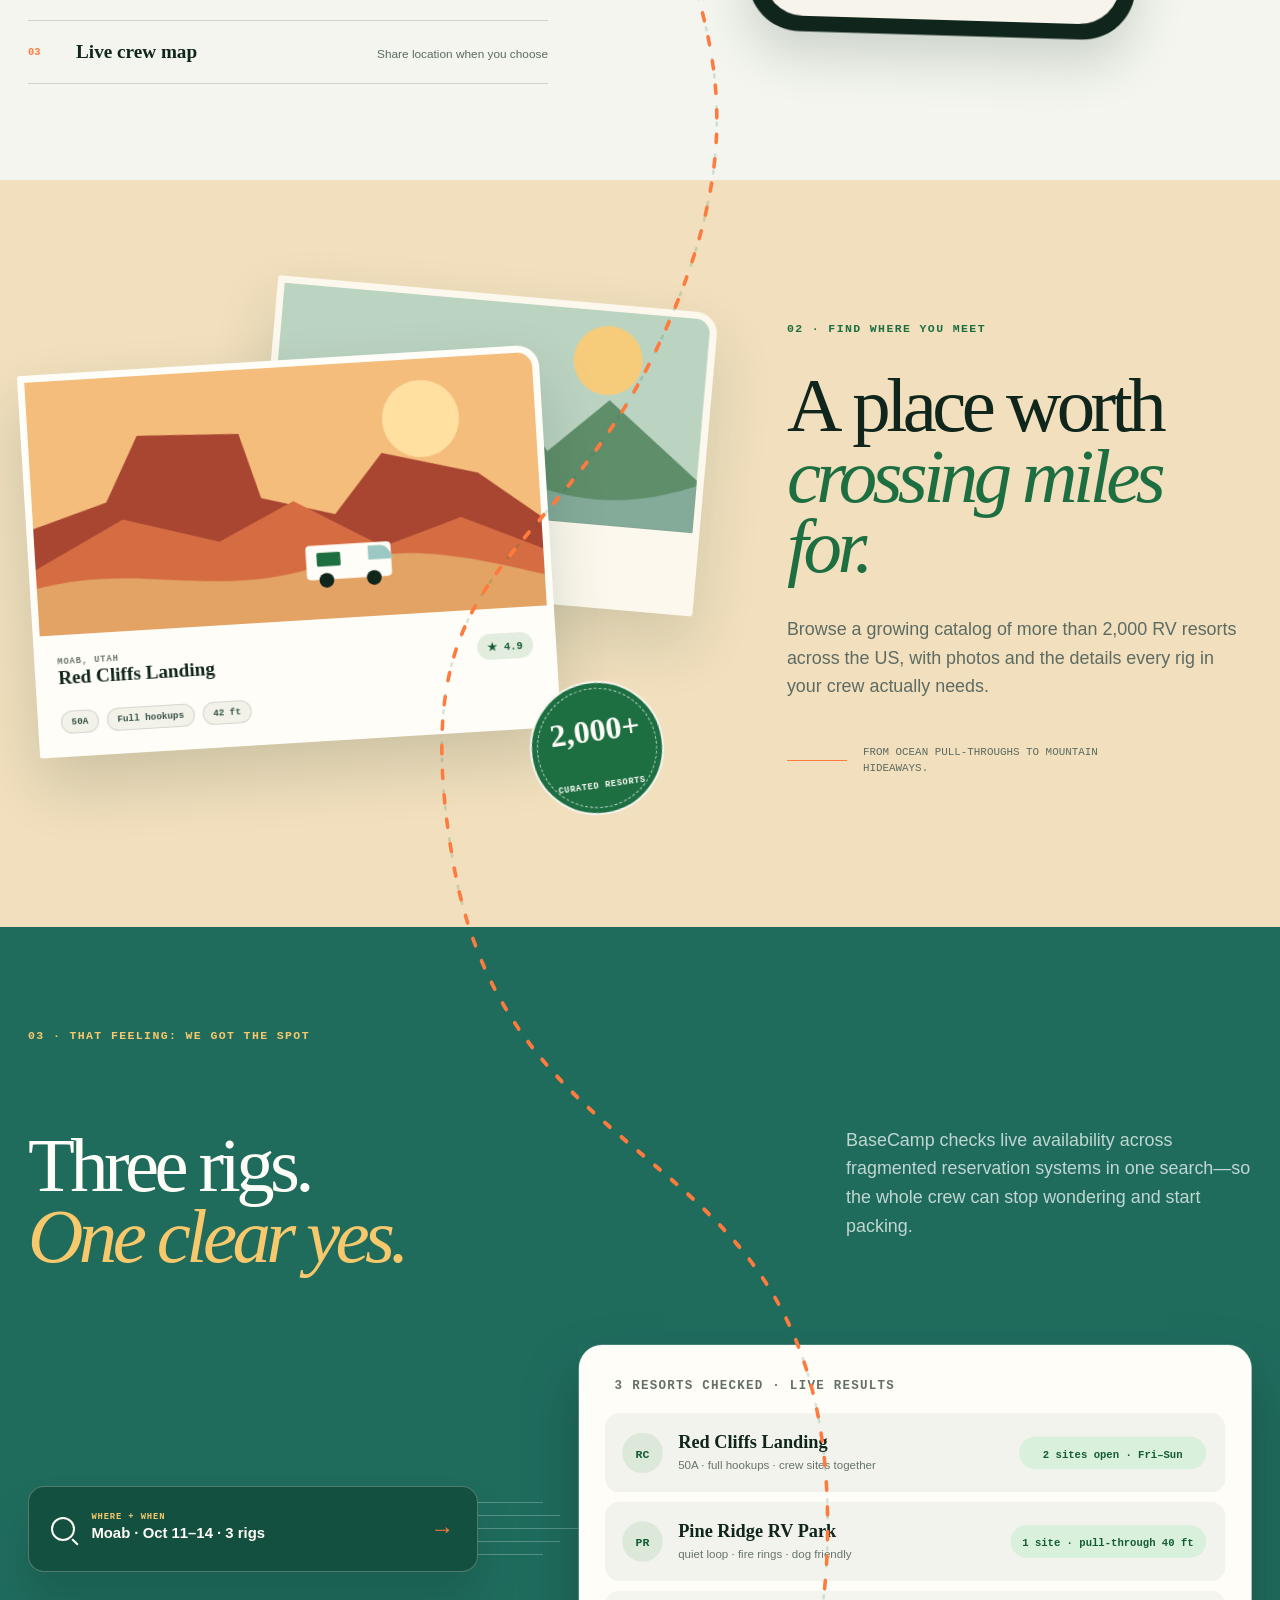
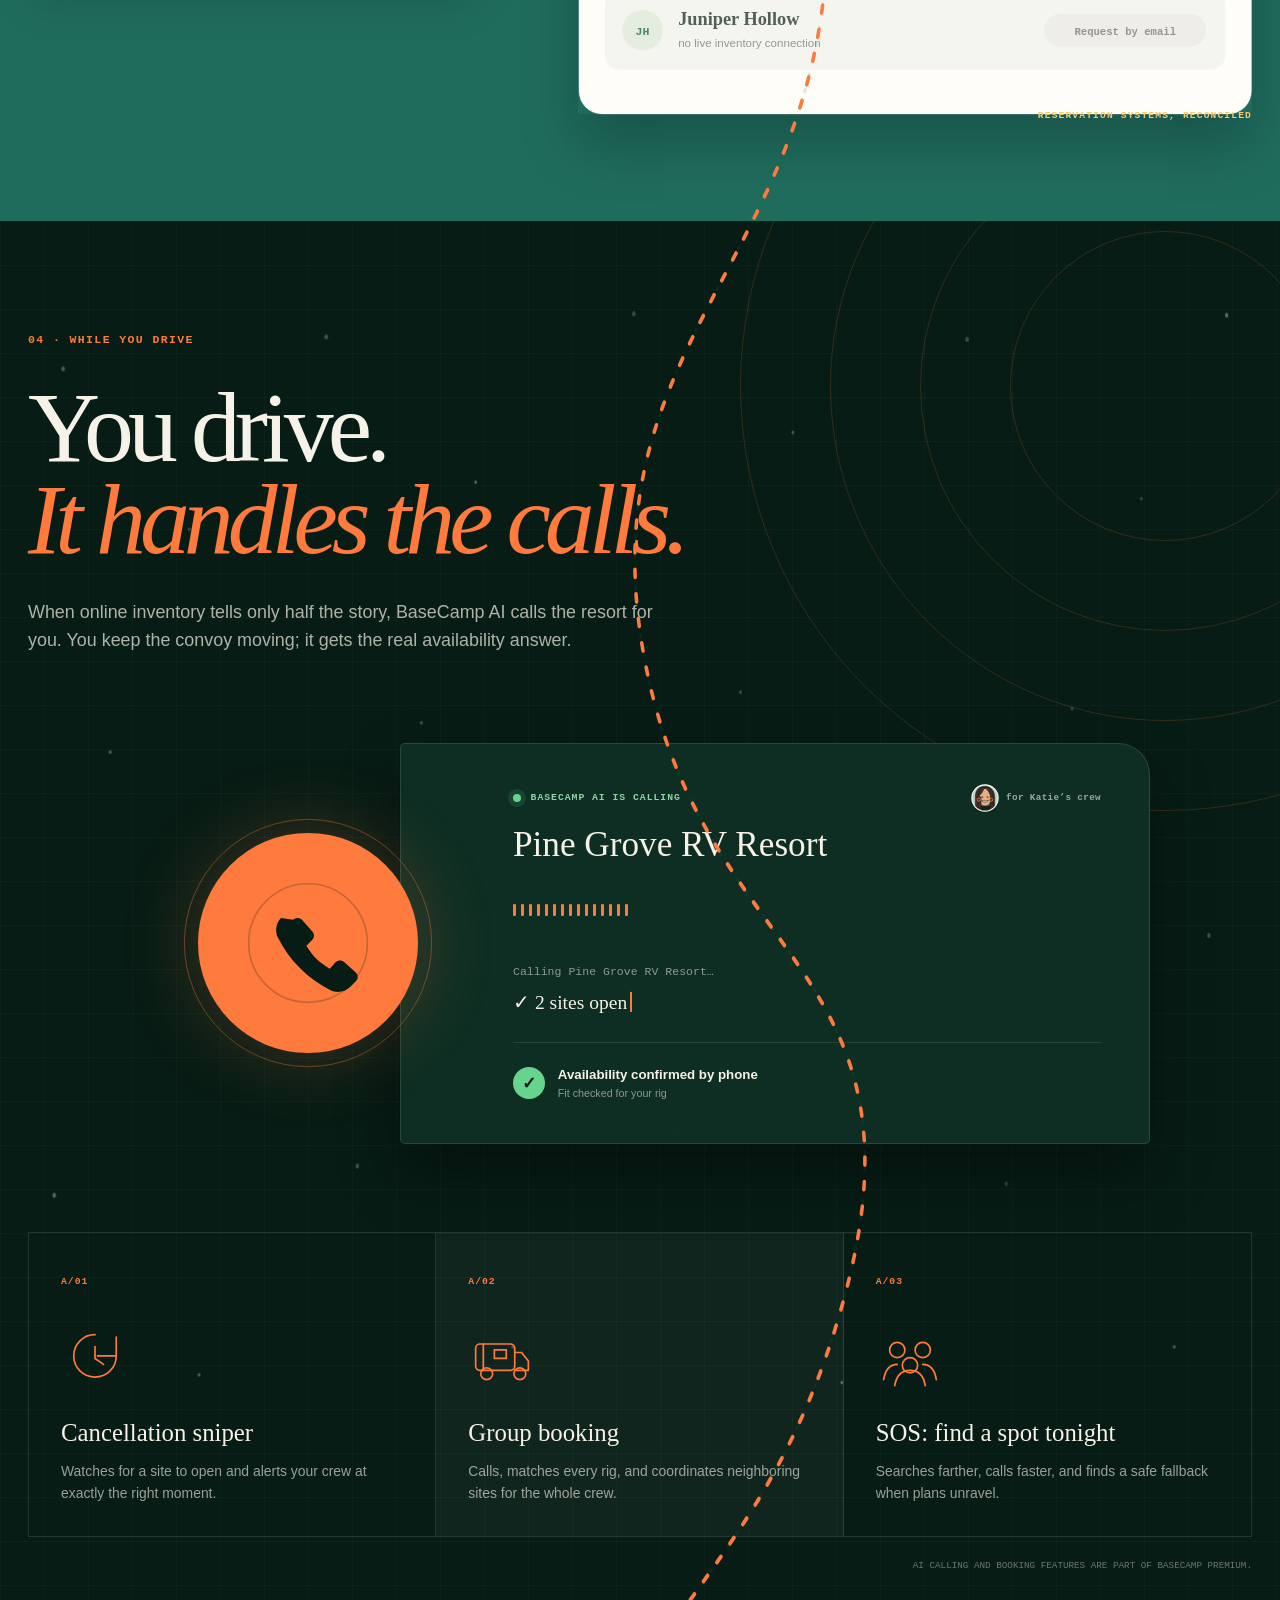
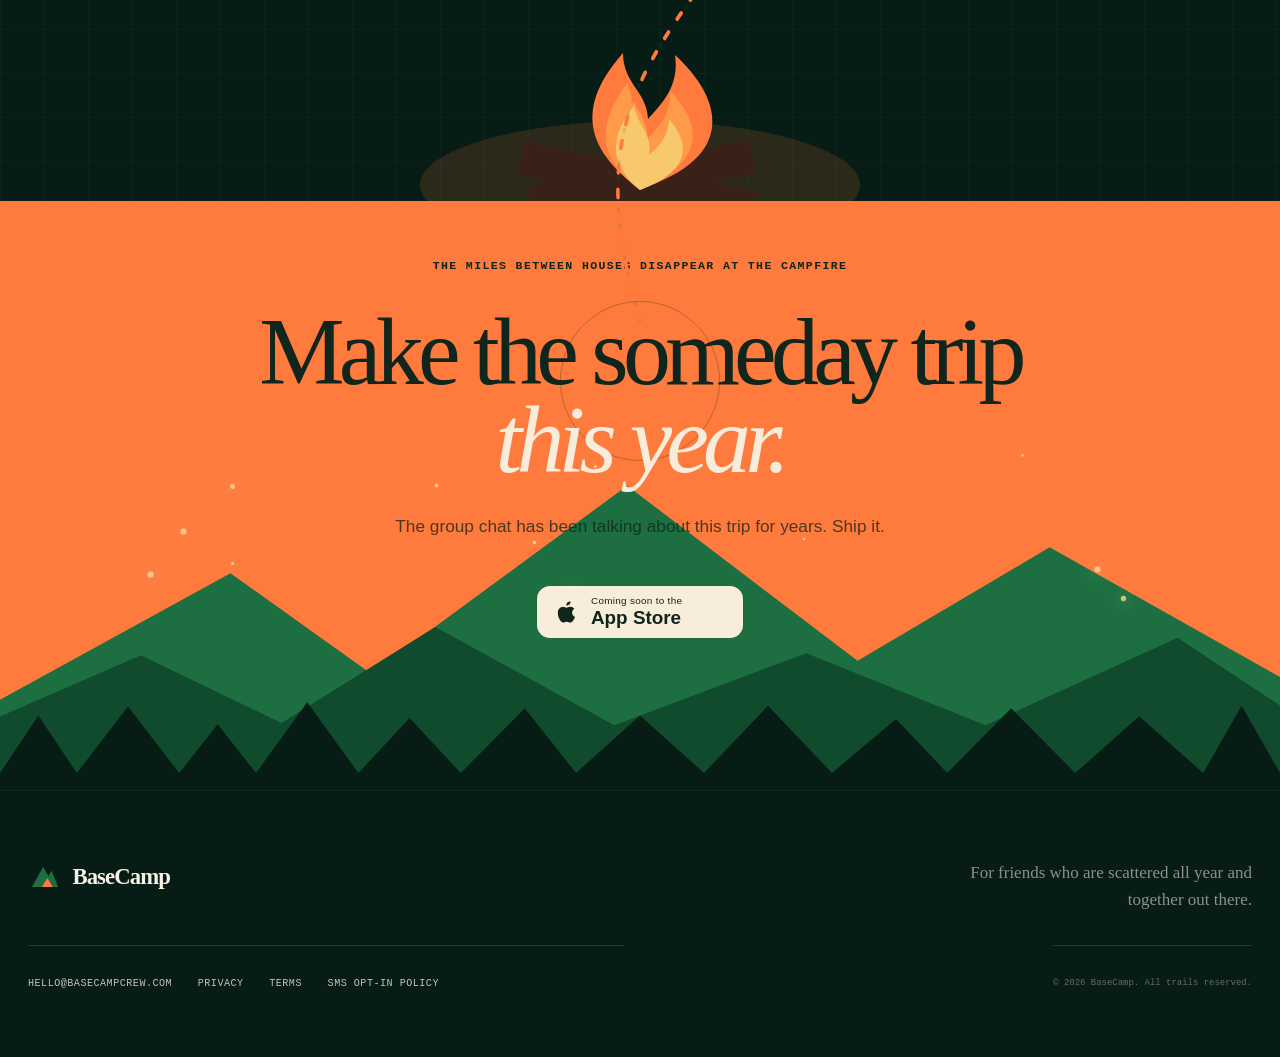
==== commit 45fd9ecb: "Max motion pass (MotionPath drive, Lenis, live-call theater) + Katie & Sarah crew avatars (BaseCamp#" ====
--- a/index.html
+++ b/index.html
@@ -22,10 +22,45 @@
   <link rel="stylesheet" href="/css/site.css">
   <script src="/js/vendor/gsap.min.js" defer></script>
   <script src="/js/vendor/ScrollTrigger.min.js" defer></script>
+  <script src="/js/vendor/MotionPathPlugin.min.js" defer></script>
+  <script src="/js/vendor/lenis.min.js" defer></script>
   <script src="/js/site.js" defer></script>
 </head>
 <body>
   <a class="skip-link" href="#main">Skip to content</a>
+  <svg class="avatar-sprite" aria-hidden="true" focusable="false">
+    <defs>
+      <symbol id="avatar-sarah" viewBox="0 0 64 64">
+        <circle class="portrait-bg portrait-bg-sarah" cx="32" cy="32" r="30"/>
+        <path class="portrait-hair portrait-hair-sarah" d="M11 45c-3-6 2-10 0-16-2-9 5-19 15-19 5-5 17-3 21 5 8 2 9 12 6 18 4 7-2 15-9 17H19c-6-1-10-7-8-13Z"/>
+        <path class="portrait-skin" d="M27 46h10v10H27z"/>
+        <path class="portrait-top portrait-top-sarah" d="M10 64c2-10 8-15 17-15h10c9 0 15 5 17 15Z"/>
+        <path class="portrait-flannel" d="m20 51 12 10 12-10-7-3H27Z"/>
+        <path class="portrait-flannel-line" d="m20 51 9 3 3 7 3-7 9-3M32 61v3"/>
+        <path class="portrait-skin portrait-face" d="M18 27c0-10 6-16 14-16s14 6 14 16v7c0 10-6 16-14 16S18 44 18 34Z"/>
+        <path class="portrait-hair portrait-hair-sarah" d="M17 29c-1-12 6-20 15-20 8 0 14 6 16 15-8 0-14-4-18-9-2 6-7 11-13 14Zm-4 17c6-2 5-8 4-14l6 3c1 7-1 12-6 15Zm38 0c-6-2-5-8-4-14l-6 3c-1 7 1 12 6 15Z"/>
+        <path class="portrait-feature" d="M25 30h2m10 0h2"/>
+        <path class="portrait-smile portrait-smile-wide" d="M24 37c2 6 14 6 16 0-5 2-11 2-16 0Z"/>
+        <g class="portrait-sunglasses">
+          <circle cx="25" cy="12" r="5"/><circle cx="39" cy="12" r="5"/><path d="M30 12h4M20 10l-4-2m28 2 4-2"/>
+        </g>
+        <circle class="portrait-ring" cx="32" cy="32" r="30"/>
+      </symbol>
+      <symbol id="avatar-katie" viewBox="0 0 64 64">
+        <circle class="portrait-bg portrait-bg-katie" cx="32" cy="32" r="30"/>
+        <path class="portrait-hair portrait-hair-katie" d="M10 61V29C10 14 18 5 31 5c14 0 23 10 23 25v31H42V29H22v32Z"/>
+        <path class="portrait-skin" d="M27 46h10v10H27z"/>
+        <path class="portrait-top portrait-top-katie" d="M9 64c2-10 9-15 18-15h10c9 0 16 5 18 15Z"/>
+        <path class="portrait-skin portrait-face" d="M18 26c0-10 6-16 14-16s14 6 14 16v8c0 10-6 16-14 16S18 44 18 34Z"/>
+        <path class="portrait-hair portrait-hair-katie" d="M16 58V28c0-12 6-20 14-21-1 7-5 15-12 21l5 2v28Zm35 0V29C51 16 43 7 30 7c6 4 11 10 14 18 1 10 0 22-1 33Z"/>
+        <circle class="portrait-hoop" cx="18" cy="36" r="3.7"/>
+        <circle class="portrait-hoop" cx="46" cy="36" r="3.7"/>
+        <path class="portrait-feature" d="M25 30h2m10 0h2"/>
+        <path class="portrait-smile portrait-smile-wide" d="M24 37c2 6 14 6 16 0-5 2-11 2-16 0Z"/>
+        <circle class="portrait-ring" cx="32" cy="32" r="30"/>
+      </symbol>
+    </defs>
+  </svg>
   <header class="site-header">
     <a class="brand" href="#top" aria-label="BaseCamp home">
       <svg viewBox="0 0 44 44" aria-hidden="true"><path d="M5 35 19.6 9l6.8 11.8 4.2-6.8L39 35Z"/><path class="brand-fire" d="m18 35 7.1-11.6L32 35Z"/></svg>
@@ -42,13 +77,15 @@
   <main id="main">
     <svg class="journey-thread" viewBox="0 0 1440 4200" preserveAspectRatio="none" aria-hidden="true">
       <defs>
+        <linearGradient id="journey-headlight" x1="0" y1="0" x2="1" y2="0"><stop stop-color="#f7c86c" stop-opacity=".68"/><stop offset="1" stop-color="#f7c86c" stop-opacity="0"/></linearGradient>
         <mask id="journey-reveal">
-          <path class="journey-mask-path" d="M1105 0C1040 235 738 258 714 560S890 923 765 1190 445 1415 510 1720s399 252 420 584-266 407-208 704 331 295 228 610-455 302-576 582"/>
+          <path class="journey-mask-path" d="M1105 0C1040 235 738 258 714 560S890 923 765 1190 445 1415 510 1720s399 252 420 584-266 407-208 704 331 295 228 610-330 302-230 582"/>
         </mask>
       </defs>
-      <path class="journey-ghost" d="M1105 0C1040 235 738 258 714 560S890 923 765 1190 445 1415 510 1720s399 252 420 584-266 407-208 704 331 295 228 610-455 302-576 582"/>
-      <path class="journey-route" mask="url(#journey-reveal)" d="M1105 0C1040 235 738 258 714 560S890 923 765 1190 445 1415 510 1720s399 252 420 584-266 407-208 704 331 295 228 610-455 302-576 582"/>
-      <g class="journey-rv" transform="translate(374 4200)">
+      <path class="journey-ghost" d="M1105 0C1040 235 738 258 714 560S890 923 765 1190 445 1415 510 1720s399 252 420 584-266 407-208 704 331 295 228 610-330 302-230 582"/>
+      <path class="journey-route" mask="url(#journey-reveal)" d="M1105 0C1040 235 738 258 714 560S890 923 765 1190 445 1415 510 1720s399 252 420 584-266 407-208 704 331 295 228 610-330 302-230 582"/>
+      <g class="journey-rv" transform="translate(720 4000)">
+        <path class="journey-headlight" d="M20-8 92-31v63L20 10Z"/>
         <path d="M-22-10h30c7 0 13 5 15 12l3 10h-48Z"/><rect x="-16" y="-6" width="11" height="7" rx="1"/><rect x="-1" y="-6" width="9" height="7" rx="1"/><circle cx="-12" cy="13" r="5"/><circle cx="16" cy="13" r="5"/>
       </g>
     </svg>
@@ -80,6 +117,8 @@
           <g class="cloud cloud-three"><ellipse cx="671" cy="244" rx="36" ry="10"/><ellipse cx="655" cy="238" rx="18" ry="14"/><ellipse cx="681" cy="232" rx="23" ry="18"/></g>
           <path class="route-orbit" d="M72 179C222 42 423 50 600 120"/>
           <circle class="route-dot" cx="73" cy="179" r="7"/>
+          <path class="bird-flight-path" d="M-55 188C120 118 264 176 404 116S684 72 820 137"/>
+          <g class="bird-flock"><circle cx="0" cy="0" r="3.1"/><circle cx="-10" cy="5" r="2.4"/><circle cx="-19" cy="1" r="2"/></g>
           <path class="mountain-far" d="M-5 353 164 174l90 106 94-146 185 220 85-116 147 125v76H-5Z"/>
           <path class="snow" d="m164 174 90 106-47-30-32 21-29-30-45 21Zm184-40 93 111-43-22-34 23-25-28-38 19Zm270 104 63 54-35-14-25 17-18-17-31 17Z"/>
           <path class="mountain-near" d="M-10 383 121 259l95 80 111-106 124 114 74-67 105 93 140-102v207H-10Z"/>
@@ -90,13 +129,13 @@
           <path class="road" d="M-30 618c167-54 250-9 338-45 100-42 89-106 181-119 88-12 167 23 296 75l-31 115H-30Z"/>
           <path class="road-line" d="M-10 624c151-43 235-10 325-48 97-41 91-99 179-113 79-12 161 19 281 67"/>
           <g class="rv rv-one" transform="translate(86 503)">
-            <path class="rv-body" d="M0 14C0 6 6 0 14 0h110c13 0 25 9 29 21l7 25H11C5 46 0 41 0 35Z"/><path class="rv-glass" d="M102 8h20c10 0 17 8 21 20h-41Z"/><rect class="rv-window" x="15" y="9" width="35" height="21" rx="3"/><rect class="rv-window" x="57" y="9" width="35" height="21" rx="3"/><circle cx="34" cy="46" r="14"/><circle cx="128" cy="46" r="14"/><circle class="hub" cx="34" cy="46" r="5"/><circle class="hub" cx="128" cy="46" r="5"/>
+            <path class="rv-body" d="M0 14C0 6 6 0 14 0h110c13 0 25 9 29 21l7 25H11C5 46 0 41 0 35Z"/><path class="rv-glass" d="M102 8h20c10 0 17 8 21 20h-41Z"/><rect class="rv-window" x="15" y="9" width="35" height="21" rx="3"/><rect class="rv-window" x="57" y="9" width="35" height="21" rx="3"/><circle cx="34" cy="46" r="14"/><circle cx="128" cy="46" r="14"/><circle class="hub" cx="34" cy="46" r="5"/><circle class="hub" cx="128" cy="46" r="5"/><path class="wheel-spoke" d="M34 38v16m-8-8h16"/><path class="wheel-spoke" d="M128 38v16m-8-8h16"/>
           </g>
           <g class="rv rv-two" transform="translate(302 476) scale(.8)">
-            <path class="rv-body" d="M0 14C0 6 6 0 14 0h110c13 0 25 9 29 21l7 25H11C5 46 0 41 0 35Z"/><path class="rv-glass" d="M102 8h20c10 0 17 8 21 20h-41Z"/><rect class="rv-window" x="15" y="9" width="35" height="21" rx="3"/><rect class="rv-window" x="57" y="9" width="35" height="21" rx="3"/><circle cx="34" cy="46" r="14"/><circle cx="128" cy="46" r="14"/><circle class="hub" cx="34" cy="46" r="5"/><circle class="hub" cx="128" cy="46" r="5"/>
+            <path class="rv-body" d="M0 14C0 6 6 0 14 0h110c13 0 25 9 29 21l7 25H11C5 46 0 41 0 35Z"/><path class="rv-glass" d="M102 8h20c10 0 17 8 21 20h-41Z"/><rect class="rv-window" x="15" y="9" width="35" height="21" rx="3"/><rect class="rv-window" x="57" y="9" width="35" height="21" rx="3"/><circle cx="34" cy="46" r="14"/><circle cx="128" cy="46" r="14"/><circle class="hub" cx="34" cy="46" r="5"/><circle class="hub" cx="128" cy="46" r="5"/><path class="wheel-spoke" d="M34 38v16m-8-8h16"/><path class="wheel-spoke" d="M128 38v16m-8-8h16"/>
           </g>
           <g class="rv rv-three" transform="translate(510 451) scale(.58)">
-            <path class="rv-body" d="M0 14C0 6 6 0 14 0h110c13 0 25 9 29 21l7 25H11C5 46 0 41 0 35Z"/><path class="rv-glass" d="M102 8h20c10 0 17 8 21 20h-41Z"/><rect class="rv-window" x="15" y="9" width="35" height="21" rx="3"/><rect class="rv-window" x="57" y="9" width="35" height="21" rx="3"/><circle cx="34" cy="46" r="14"/><circle cx="128" cy="46" r="14"/><circle class="hub" cx="34" cy="46" r="5"/><circle class="hub" cx="128" cy="46" r="5"/>
+            <path class="rv-body" d="M0 14C0 6 6 0 14 0h110c13 0 25 9 29 21l7 25H11C5 46 0 41 0 35Z"/><path class="rv-glass" d="M102 8h20c10 0 17 8 21 20h-41Z"/><rect class="rv-window" x="15" y="9" width="35" height="21" rx="3"/><rect class="rv-window" x="57" y="9" width="35" height="21" rx="3"/><circle cx="34" cy="46" r="14"/><circle cx="128" cy="46" r="14"/><circle class="hub" cx="34" cy="46" r="5"/><circle class="hub" cx="128" cy="46" r="5"/><path class="wheel-spoke" d="M34 38v16m-8-8h16"/><path class="wheel-spoke" d="M128 38v16m-8-8h16"/>
           </g>
           <g class="map-label" transform="translate(486 287)"><path d="M0 21C0 9 10 0 22 0s22 9 22 21c0 17-22 38-22 38S0 38 0 21Z"/><circle cx="22" cy="21" r="7"/><text x="54" y="25">CREW CAMP</text></g>
         </svg>
@@ -112,6 +151,15 @@
       <div class="section-copy reveal">
         <p class="kicker">01 · Beyond the group chat</p>
         <h2 id="together-title">Turn “we should”<br><em>into “we’re in.”</em></h2>
+        <div class="crew-cluster">
+          <div class="crew-cluster-avatars" aria-hidden="true">
+            <svg class="crew-cluster-avatar named-avatar" viewBox="0 0 64 64"><use href="#avatar-katie"/></svg>
+            <svg class="crew-cluster-avatar named-avatar" viewBox="0 0 64 64"><use href="#avatar-sarah"/></svg>
+            <span class="crew-cluster-avatar crew-dot crew-dot-orange"></span>
+            <span class="crew-cluster-avatar crew-dot crew-dot-green"></span>
+          </div>
+          <span class="crew-cluster-caption">the whole crew, one map</span>
+        </div>
         <p>Group texts are good at dreaming and terrible at departing. BaseCamp keeps the chat, dates, RSVPs, and every rig’s shared location with the trip—so the plan finally leaves home.</p>
         <ul class="feature-list" aria-label="Planning features">
           <li><span>01</span><div><strong>Crew chat</strong><small>Decisions stay with the trip</small></div></li>
@@ -122,38 +170,42 @@
       <div class="plan-art reveal" data-parallax="0.018">
         <svg class="chat-phone" viewBox="0 0 620 610" role="img" aria-labelledby="chat-title chat-desc">
           <title id="chat-title">BaseCamp crew chat</title>
-          <desc id="chat-desc">A floating phone card with messages about a Labor Day trip to Bear Lake and a date poll.</desc>
+          <desc id="chat-desc">A floating phone card showing Katie and Sarah planning a Labor Day trip to Bear Lake and voting in a date poll.</desc>
           <path class="chat-route" d="M38 496C123 423 168 505 247 431S386 339 494 382s93-65 112-94"/>
           <g class="chat-device">
             <rect class="phone-shell" x="112" y="20" width="396" height="560" rx="54"/>
             <rect class="phone-screen" x="128" y="36" width="364" height="528" rx="41"/>
             <rect class="phone-notch" x="258" y="49" width="104" height="20" rx="10"/>
             <text class="phone-meta" x="158" y="91">BEAR LAKE · CREW CHAT</text>
-            <circle class="avatar avatar-one" cx="164" cy="132" r="16"/>
-            <text class="avatar-letter" x="164" y="137">M</text>
-            <rect class="bubble bubble-in" x="194" y="111" width="250" height="58" rx="18"/>
-            <text class="bubble-text" x="216" y="146">Labor Day at Bear Lake?</text>
-            <circle class="avatar avatar-two" cx="456" cy="207" r="16"/>
-            <text class="avatar-letter" x="456" y="212">J</text>
-            <rect class="bubble bubble-out" x="218" y="185" width="206" height="58" rx="18"/>
-            <text class="bubble-text bubble-text-light" x="244" y="220">We’re in 🏕️</text>
-            <rect class="poll-card" x="158" y="276" width="304" height="178" rx="23"/>
-            <text class="poll-label" x="184" y="310">DATE POLL · 5 VOTES</text>
-            <text class="poll-date" x="184" y="352">Sep 4–7</text>
-            <g class="poll-checks" aria-hidden="true"><text class="poll-check" x="390" y="352">✓</text><text class="poll-check" x="410" y="352">✓</text><text class="poll-check" x="430" y="352">✓</text></g>
-            <rect class="poll-track" x="184" y="378" width="248" height="12" rx="6"/>
-            <rect class="poll-fill" x="184" y="378" width="207" height="12" rx="6"/>
-            <g transform="translate(184 418)">
-              <circle class="avatar avatar-one" cx="15" cy="15" r="15"/><circle class="avatar avatar-two" cx="42" cy="15" r="15"/><circle class="avatar avatar-three" cx="69" cy="15" r="15"/>
-              <text class="avatar-letter" x="15" y="20">M</text><text class="avatar-letter" x="42" y="20">J</text><text class="avatar-letter" x="69" y="20">A</text>
-              <text class="poll-ready" x="98" y="20">THE CREW IS IN</text>
+            <g class="chat-message chat-message-one">
+              <svg class="chat-avatar" x="150" y="118" width="28" height="28" viewBox="0 0 64 64" aria-hidden="true"><use href="#avatar-katie"/></svg>
+              <rect class="bubble bubble-in" x="194" y="105" width="250" height="66" rx="18"/>
+              <text class="sender-name" x="216" y="126">Katie</text><text class="bubble-text" x="216" y="151">Labor Day at Bear Lake?</text>
+            </g>
+            <g class="typing-indicator typing-one"><rect x="194" y="111" width="92" height="58" rx="18"/><circle cx="220" cy="140" r="4"/><circle cx="240" cy="140" r="4"/><circle cx="260" cy="140" r="4"/></g>
+            <g class="chat-message chat-message-two">
+              <svg class="chat-avatar" x="442" y="193" width="28" height="28" viewBox="0 0 64 64" aria-hidden="true"><use href="#avatar-sarah"/></svg>
+              <rect class="bubble bubble-out" x="218" y="179" width="206" height="66" rx="18"/>
+              <text class="sender-name sender-name-light" x="244" y="200">Sarah</text><text class="bubble-text bubble-text-light" x="244" y="225">We’re in 🏕️</text>
+            </g>
+            <g class="typing-indicator typing-two"><rect x="332" y="185" width="92" height="58" rx="18"/><circle cx="358" cy="214" r="4"/><circle cx="378" cy="214" r="4"/><circle cx="398" cy="214" r="4"/></g>
+            <g class="poll-vignette">
+              <rect class="poll-card" x="158" y="276" width="304" height="178" rx="23"/>
+              <text class="poll-label" x="184" y="310">DATE POLL · 5 VOTES</text><text class="poll-date" x="184" y="352">Sep 4–7</text>
+              <g class="poll-checks" aria-hidden="true"><text class="poll-check" x="390" y="352">✓</text><text class="poll-check" x="410" y="352">✓</text><text class="poll-check" x="430" y="352">✓</text></g>
+              <rect class="poll-track" x="184" y="378" width="248" height="12" rx="6"/><rect class="poll-fill" x="184" y="378" width="207" height="12" rx="6"/>
+              <g transform="translate(184 418)">
+                <svg class="poll-avatar" x="0" y="0" width="30" height="30" viewBox="0 0 64 64" aria-hidden="true"><use href="#avatar-katie"/></svg>
+                <svg class="poll-avatar" x="27" y="0" width="30" height="30" viewBox="0 0 64 64" aria-hidden="true"><use href="#avatar-sarah"/></svg>
+                <circle class="avatar avatar-three" cx="69" cy="15" r="15"/><text class="poll-ready" x="98" y="20">THE CREW IS IN</text>
+              </g>
             </g>
             <rect class="composer" x="158" y="490" width="304" height="45" rx="22"/>
             <text class="composer-text" x="182" y="518">Message the crew…</text>
             <circle class="send-button" cx="435" cy="513" r="15"/><path class="send-arrow" d="m429 513 7-6v12Z"/>
           </g>
           <g class="floating-avatar" transform="translate(55 134)"><circle cx="36" cy="36" r="35"/><text x="36" y="43">R</text><path d="M62 60 79 75"/></g>
-          <g class="floating-avatar" transform="translate(488 447)"><circle cx="36" cy="36" r="35"/><text x="36" y="43">K</text><path d="M9 62-8 80"/></g>
+          <g class="floating-avatar" transform="translate(488 447)"><circle cx="36" cy="36" r="35"/><svg x="4" y="4" width="64" height="64" viewBox="0 0 64 64" aria-hidden="true"><use href="#avatar-katie"/></svg><path d="M9 62-8 80"/></g>
         </svg>
       </div>
     </section>
@@ -204,7 +256,9 @@
         <svg class="search-results" viewBox="0 0 700 385" role="img" aria-labelledby="results-title results-desc">
           <title id="results-title">One-search availability results</title>
           <desc id="results-desc">Red Cliffs Landing has two sites open Friday through Sunday. Pine Ridge RV Park has one pull-through site. Juniper Hollow accepts requests by email.</desc>
+          <defs><linearGradient id="results-scan" x1="0" y1="0" x2="1" y2="0"><stop stop-color="#fff" stop-opacity="0"/><stop offset=".5" stop-color="#fff" stop-opacity=".55"/><stop offset="1" stop-color="#fff" stop-opacity="0"/></linearGradient></defs>
           <rect class="results-shell" x="1" y="1" width="698" height="383" rx="24"/>
+          <rect class="result-shimmer" x="-150" y="1" width="105" height="383" rx="24" fill="url(#results-scan)"/>
           <text class="results-meta" x="38" y="47">3 RESORTS CHECKED · LIVE RESULTS</text>
           <g class="result-svg-row" transform="translate(28 72)">
             <rect class="result-row-bg" width="644" height="82" rx="15"/><circle class="result-mark" cx="39" cy="41" r="21"/><text class="result-mark-text" x="39" y="46">RC</text>
@@ -232,6 +286,7 @@
         <g class="stars stars-a"><circle cx="71" cy="116" r="2"/><circle cx="213" cy="242" r="1.5"/><circle cx="367" cy="91" r="2"/><circle cx="535" cy="205" r="1.5"/><circle cx="713" cy="73" r="2"/><circle cx="892" cy="166" r="1.5"/><circle cx="1088" cy="93" r="2"/><circle cx="1284" cy="218" r="1.5"/><circle cx="1380" cy="74" r="2"/></g>
         <g class="stars stars-b"><circle cx="124" cy="417" r="1.5"/><circle cx="298" cy="548" r="2"/><circle cx="474" cy="394" r="1.5"/><circle cx="651" cy="512" r="2"/><circle cx="833" cy="370" r="1.5"/><circle cx="1019" cy="502" r="2"/><circle cx="1206" cy="383" r="1.5"/><circle cx="1360" cy="561" r="2"/></g>
         <g class="stars stars-c"><circle cx="61" cy="765" r="2"/><circle cx="224" cy="906" r="1.5"/><circle cx="402" cy="742" r="2"/><circle cx="577" cy="884" r="1.5"/><circle cx="761" cy="716" r="2"/><circle cx="947" cy="912" r="1.5"/><circle cx="1132" cy="756" r="2"/><circle cx="1321" cy="884" r="1.5"/></g>
+        <g class="shooting-star"><path d="M0 0-92 44"/><circle cx="0" cy="0" r="3"/></g>
       </svg>
       <div class="ai-intro reveal">
         <p class="kicker">04 · While you drive</p>
@@ -244,7 +299,10 @@
           <span class="beacon-pulse pulse-one"></span><span class="beacon-pulse pulse-two"></span>
         </div>
         <div class="call-card">
-          <p class="calling-label"><span></span> BASECAMP AI IS CALLING</p>
+          <div class="call-card-meta">
+            <p class="calling-label"><span></span> BASECAMP AI IS CALLING</p>
+            <p class="call-requester"><svg viewBox="0 0 64 64" aria-hidden="true"><use href="#avatar-katie"/></svg><span>for Katie’s crew</span></p>
+          </div>
           <h3>Pine Grove RV Resort</h3>
           <div class="waveform" aria-hidden="true"><i></i><i></i><i></i><i></i><i></i><i></i><i></i><i></i><i></i><i></i><i></i><i></i><i></i><i></i><i></i></div>
           <p class="call-transcript"><span>Calling Pine Grove RV Resort…</span><strong>✓ 2 sites open Fri–Sun. Want me to hold one?</strong></p>
@@ -276,6 +334,7 @@
         <ellipse class="fire-glow" cx="260" cy="174" rx="220" ry="64"/>
         <path class="log" d="m146 175 222-47 8 34-222 47Z"/><path class="log" d="m145 130 231 51-8 34-231-51Z"/>
         <path class="flame flame-outer" d="M260 178c-67-48-54-94-17-136 0 31 24 38 25 66 19-20 31-37 27-64 47 43 64 102-35 134Z"/>
+        <path class="flame flame-middle" d="M260 179c-49-37-38-73-12-108 3 25 21 34 19 57 15-14 24-28 23-48 32 33 37 70-30 99Z"/>
         <path class="flame flame-inner" d="M260 179c-35-29-27-58-6-84 4 20 19 28 15 49 13-10 20-23 20-36 23 27 20 53-29 71Z"/>
       </svg>
     </section>
--- a/css/site.css
+++ b/css/site.css
@@ -19,14 +19,41 @@
   --shadow: 0 28px 60px rgba(13, 49, 30, .16);
   --sky-day: #1d6f42;
   --sky-mix: 0%;
+  --sky-dawn: #f3f5ee;
+  --sky-noon: #f1dfbd;
+  --sky-dusk: #1f6c5d;
+  --sky-night: #071c15;
+  --sky-fire: #ff7a3d;
 }
 
 * { box-sizing: border-box; }
 html { scroll-behavior: smooth; }
+html.lenis, html.lenis body { height: auto; }
+.lenis.lenis-smooth { scroll-behavior: auto !important; }
+.lenis.lenis-stopped { overflow: clip; }
 body { margin: 0; overflow-x: hidden; background: var(--paper); color: var(--ink); font-family: var(--sans); font-size: 17px; line-height: 1.6; }
 main { position: relative; }
 a { color: inherit; }
 svg { display: block; }
+.avatar-sprite { position: absolute; width: 0; height: 0; overflow: hidden; pointer-events: none; }
+.portrait-bg-sarah { fill: #f7c86c; }
+.portrait-bg-katie { fill: #b8d4c0; }
+.portrait-hair { stroke: #10251c; stroke-linecap: round; stroke-linejoin: round; stroke-width: 1.25; }
+.portrait-hair-sarah { fill: #b87643; }
+.portrait-hair-katie { fill: #432b27; }
+.portrait-skin { fill: #e9ad82; }
+.portrait-face { stroke: #10251c; stroke-width: 1.25; }
+.portrait-top { stroke: #10251c; stroke-linejoin: round; stroke-width: 1.25; }
+.portrait-top-sarah { fill: #1d6f42; }
+.portrait-top-katie { fill: #10251c; }
+.portrait-flannel { fill: #dce8d9; stroke: #10251c; stroke-linejoin: round; stroke-width: 1.25; }
+.portrait-flannel-line { fill: none; stroke: #1d6f42; stroke-linecap: round; stroke-linejoin: round; stroke-width: 1.25; }
+.portrait-feature { fill: none; stroke: #10251c; stroke-linecap: round; stroke-width: 2.2; }
+.portrait-smile { fill: #fffdf7; stroke: #10251c; stroke-linejoin: round; stroke-width: 1.25; }
+.portrait-hoop { fill: none; stroke: #ff7a3d; stroke-width: 1.8; }
+.portrait-sunglasses circle { fill: #10251c; stroke: #f3f5ee; stroke-width: 1; }
+.portrait-sunglasses path { fill: none; stroke: #10251c; stroke-linecap: round; stroke-width: 1.8; }
+.portrait-ring { fill: none; stroke: #fffdf7; stroke-width: 2.5; }
 :focus-visible { outline: 3px solid var(--orange); outline-offset: 4px; }
 .skip-link { position: fixed; z-index: 999; top: 8px; left: 8px; padding: .65rem 1rem; transform: translateY(-150%); border-radius: 8px; background: var(--ink); color: var(--paper); }
 .skip-link:focus { transform: none; }
@@ -45,7 +72,7 @@
 nav a:hover::after, nav a:focus-visible::after { transform: scaleX(1); }
 .header-status { justify-self: end; padding: .45rem .72rem; border: 1px solid var(--line); border-radius: 99px; }
 
-.hero { position: relative; display: grid; grid-template-columns: .85fr 1.15fr; align-items: center; min-height: 760px; padding: 146px max(28px, calc((100vw - var(--max)) / 2)) 64px; background-color: var(--paper); background-image: radial-gradient(circle at 12% 20%, rgba(29,111,66,.07) 0 1px, transparent 1.5px); background-size: 19px 19px; }
+.hero { --section-sky: var(--sky-dawn); position: relative; display: grid; grid-template-columns: .85fr 1.15fr; align-items: center; min-height: 760px; padding: 146px max(28px, calc((100vw - var(--max)) / 2)) 64px; background-color: var(--section-sky); background-image: radial-gradient(circle at 12% 20%, rgba(29,111,66,.07) 0 1px, transparent 1.5px); background-size: 19px 19px; }
 .hero-copy { position: relative; z-index: 3; min-width: 0; padding-bottom: 2rem; }
 .eyebrow, .kicker { font-family: var(--mono); font-size: .72rem; font-weight: 700; letter-spacing: .12em; text-transform: uppercase; }
 .eyebrow { display: flex; align-items: center; gap: .7rem; color: var(--green); }
@@ -55,17 +82,19 @@
 h1 em, h2 em { color: var(--green); font-weight: 500; }
 .lede { width: min(100%, 560px); max-width: none; margin: 2rem 0 2.2rem; overflow: visible; color: var(--muted); font-size: clamp(1.05rem, 1.5vw, 1.3rem); line-height: 1.5; }
 .hero-actions { display: flex; align-items: center; gap: 1.1rem; flex-wrap: wrap; }
-.app-badge { display: inline-flex; align-items: center; gap: .7rem; min-width: 206px; padding: .62rem 1.05rem; border-radius: 13px; background: var(--ink); color: var(--paper); text-decoration: none; transition: transform .2s ease, box-shadow .2s ease; }
-.app-badge:hover, .app-badge:focus-visible { transform: translateY(-2px); box-shadow: 0 8px 18px rgba(0,0,0,.18); }
+.app-badge { --mag-x: 0px; --mag-y: 0px; --badge-bob: 0px; display: inline-flex; align-items: center; gap: .7rem; min-width: 206px; padding: .62rem 1.05rem; transform: translate3d(var(--mag-x), calc(var(--mag-y) + var(--badge-bob)), 0); border-radius: 13px; background: var(--ink); color: var(--paper); text-decoration: none; transition: box-shadow .2s ease; }
+.app-badge:hover, .app-badge:focus-visible { box-shadow: 0 8px 18px rgba(0,0,0,.18); }
 .app-badge svg { width: 26px; fill: currentColor; }
 .app-badge span { display: grid; font-size: 1.18rem; font-weight: 700; line-height: 1.05; }
 .app-badge small { margin-bottom: .15rem; font-size: .62rem; font-weight: 500; letter-spacing: .03em; }
 .no-signup { max-width: 120px; color: var(--muted); font-family: var(--mono); font-size: .62rem; line-height: 1.35; text-transform: uppercase; }
 .hero-art { position: relative; min-width: 690px; margin-right: -8vw; transform: translateY(var(--parallax-y, 0)); }
-.hero-scene { width: 100%; overflow: visible; }
+.hero-scene { --sun-brightness: 1; --sun-hue: 0deg; --sun-saturation: 1; width: 100%; overflow: visible; }
 .sun-halo { fill: var(--orange); opacity: .12; transform-box: fill-box; transform-origin: center; }
-.sun { transform-box: fill-box; transform-origin: center; }
+.sun { filter: brightness(var(--sun-brightness)) saturate(var(--sun-saturation)) hue-rotate(var(--sun-hue)); transform-box: fill-box; transform-origin: center; }
 .cloud { fill: var(--white); opacity: .52; }
+.bird-flight-path { fill: none; stroke: none; }
+.bird-flock { fill: var(--ink); opacity: 0; }
 .hero-scene .route-orbit { fill: none; stroke: var(--orange); stroke-dasharray: 4 12; stroke-linecap: round; stroke-width: 2; }
 .route-dot { fill: var(--orange); }
 .mountain-far { fill: #9eb7a4; }
@@ -77,6 +106,7 @@
 .road-line { fill: none; stroke: #fffdf7; stroke-dasharray: 14 18; stroke-width: 4; }
 .rv circle { fill: var(--ink); }
 .rv .hub { fill: var(--paper); }
+.wheel-spoke { fill: none; stroke: var(--ink); stroke-linecap: round; stroke-width: 2; transform-box: fill-box; transform-origin: center; }
 .rv-body { fill: var(--white); stroke: var(--ink); stroke-width: 2; }
 .rv-glass { fill: #bdd7d4; }
 .rv-window { fill: var(--green); }
@@ -89,25 +119,34 @@
 .journey-ghost, .journey-route, .journey-mask-path { fill: none; stroke-linecap: round; }
 .journey-ghost { stroke: var(--green); stroke-dasharray: 2 13; stroke-width: 3; opacity: .17; }
 .journey-route { stroke: var(--orange); stroke-dasharray: 7 16; stroke-width: 4; }
-.journey-mask-path { stroke: #fff; stroke-width: 18; }
+.journey-mask-path { stroke: #fff; stroke-width: 18; stroke-dasharray: var(--trail-length, none); stroke-dashoffset: var(--trail-offset, 0); }
 .journey-rv { fill: var(--orange); filter: drop-shadow(0 4px 6px rgba(7,28,21,.2)); }
 .journey-rv rect { fill: var(--white); }
 .journey-rv circle { fill: var(--ink); }
+.journey-rv .journey-headlight { fill: url(#journey-headlight); opacity: .48; }
 
 .motion-word { display: inline-block; filter: blur(var(--word-blur, 0)); }
 .typed-char { display: inline-block; }
 
 .marquee { overflow: hidden; padding: 1.2rem 0; border-block: 1px solid rgba(255,255,255,.24); background: var(--green-surface); color: var(--white); white-space: nowrap; }
-.marquee div { width: max-content; font: 700 .68rem var(--mono); letter-spacing: .12em; animation: marquee 48s linear infinite; }
-.marquee:hover div { animation-play-state: paused; }
+.marquee div { width: max-content; font: 700 .68rem var(--mono); letter-spacing: .12em; }
 .marquee span { margin: 0 2.2rem; color: var(--orange); }
-@keyframes marquee { to { transform: translateX(-50%); } }
-
-.feature { display: grid; grid-template-columns: 1fr 1.15fr; gap: clamp(3rem, 7vw, 7rem); align-items: center; min-height: 700px; padding: 96px max(28px, calc((100vw - var(--max)) / 2)); }
+
+.feature { display: grid; grid-template-columns: 1fr 1.15fr; gap: clamp(3rem, 7vw, 7rem); align-items: center; min-height: 700px; padding: 96px max(28px, calc((100vw - var(--max)) / 2)); background: var(--section-sky, var(--paper)); }
+.together { --section-sky: var(--sky-dawn); }
 .section-copy { max-width: 520px; }
 .kicker { margin: 0 0 2rem; color: var(--green); }
 h2 { font-size: clamp(3.4rem, 6vw, 6.5rem); }
 .section-copy > p:not(.kicker), .availability-heading > p:not(.kicker), .ai-intro > p:not(.kicker) { margin: 2rem 0; color: var(--muted); font-size: 1.12rem; }
+.crew-cluster { display: flex; align-items: center; gap: .9rem; width: max-content; max-width: 100%; margin: 1.55rem 0 .2rem; }
+.crew-cluster-avatars { display: flex; align-items: flex-end; padding-left: 2px; }
+.crew-cluster-avatar { flex: 0 0 auto; transform-box: fill-box; transform-origin: 50% 70%; }
+.crew-cluster-avatar + .crew-cluster-avatar { margin-left: -14px; }
+.crew-cluster-avatar.named-avatar { width: 64px; height: 64px; filter: drop-shadow(0 6px 8px rgba(13,49,30,.13)); }
+.crew-dot { width: 44px; height: 44px; border: 3px solid var(--paper); border-radius: 50%; box-shadow: 0 5px 12px rgba(13,49,30,.12); }
+.crew-dot-orange { background: var(--orange); }
+.crew-dot-green { background: var(--green); }
+.crew-cluster-caption { color: var(--green); font: 700 .61rem/1.35 var(--mono); letter-spacing: .09em; text-transform: uppercase; }
 .feature-list { display: grid; gap: 0; margin: 2.8rem 0 0; padding: 0; border-top: 1px solid var(--line); list-style: none; }
 .feature-list li { display: grid; grid-template-columns: 48px 1fr; align-items: center; padding: 1rem 0; border-bottom: 1px solid var(--line); }
 .feature-list li > span { color: var(--orange); font: 700 .65rem var(--mono); }
@@ -132,7 +171,7 @@
 .note-one { right: 8%; bottom: 12%; }
 .note-two { bottom: 30%; left: 5%; }
 
-.discover { grid-template-columns: 1.18fr .82fr; overflow: hidden; background: var(--paper-2); }
+.discover { --section-sky: var(--sky-noon); grid-template-columns: 1.18fr .82fr; overflow: hidden; background: var(--section-sky); }
 .discover .section-copy { order: 2; }
 .discover-art { position: relative; min-height: 640px; transform: translateY(var(--parallax-y, 0)); }
 .resort-card { position: absolute; overflow: hidden; border: 7px solid var(--white); background: var(--white); box-shadow: var(--shadow); }
@@ -169,7 +208,7 @@
 .proof-line { flex: 0 0 60px; height: 1px; background: var(--orange); }
 .micro-proof p { max-width: 250px; color: var(--muted); font: .68rem/1.5 var(--mono); text-transform: uppercase; }
 
-.availability { padding: 120px max(28px, calc((100vw - var(--max)) / 2)); background: var(--green-surface); background: color-mix(in srgb, var(--sky-day) calc(100% - var(--sky-mix)), #071c15 var(--sky-mix)); color: var(--white); }
+.availability { --section-sky: var(--sky-dusk); padding: 120px max(28px, calc((100vw - var(--max)) / 2)); background: var(--section-sky); color: var(--white); }
 .availability-heading { display: grid; grid-template-columns: 1fr .55fr; gap: 1rem 5rem; align-items: end; }
 .availability-heading .kicker { grid-column: 1 / -1; color: var(--amber); }
 .availability-heading h2 { color: var(--white); }
@@ -199,7 +238,7 @@
 .result-row.muted { opacity: .66; }
 .systems-caption { position: absolute; right: 0; bottom: 0; margin: 0; color: var(--amber); font: 700 .6rem var(--mono); letter-spacing: .12em; }
 
-.ai-section { position: relative; overflow: hidden; padding: 130px max(28px, calc((100vw - var(--max)) / 2)); background: #071c15; color: #f6f2e8; }
+.ai-section { --section-sky: var(--sky-night); position: relative; overflow: hidden; padding: 130px max(28px, calc((100vw - var(--max)) / 2)); background: var(--section-sky); color: #f6f2e8; }
 .ai-section::before { position: absolute; inset: 0; background-image: linear-gradient(rgba(255,255,255,.025) 1px, transparent 1px), linear-gradient(90deg, rgba(255,255,255,.025) 1px, transparent 1px); background-size: 44px 44px; content: ""; }
 .signal-rings { position: absolute; top: -260px; right: -310px; width: 850px; height: 850px; }
 .signal-rings span { position: absolute; inset: var(--ring, 0); border: 1px solid rgba(255,122,61,.18); border-radius: 50%; }
@@ -216,20 +255,18 @@
 .phone-beacon > svg { width: 130px; }
 .phone-beacon > svg circle { fill: none; stroke: rgba(7,28,21,.22); stroke-width: 2; }
 .phone-beacon > svg path { fill: #071c15; }
-.beacon-pulse { position: absolute; inset: -22px; border: 1px solid rgba(255,122,61,.42); border-radius: 50%; animation: pulse 2.5s ease-out infinite; }
-.pulse-two { animation-delay: 1.25s; }
-@keyframes pulse { to { opacity: 0; transform: scale(1.45); } }
+.beacon-pulse { position: absolute; inset: -22px; border: 1px solid rgba(255,122,61,.42); border-radius: 50%; opacity: 0; }
 .call-card { margin-left: -70px; padding: 2.5rem 3rem 2.5rem 7rem; border: 1px solid rgba(255,255,255,.12); border-radius: 5px 32px 5px 5px; background: rgba(16,49,38,.88); box-shadow: 0 30px 60px rgba(0,0,0,.35); backdrop-filter: blur(8px); }
+.call-card-meta { display: flex; justify-content: space-between; align-items: center; gap: .75rem 1.25rem; flex-wrap: wrap; }
 .calling-label { display: flex; align-items: center; gap: .6rem; margin: 0; color: #8ed2a9; font: 700 .61rem var(--mono); letter-spacing: .1em; }
 .calling-label span { width: 8px; height: 8px; border-radius: 50%; background: #67d48d; box-shadow: 0 0 0 5px rgba(103,212,141,.13); }
+.call-requester { display: flex; align-items: center; gap: .45rem; margin: 0; color: rgba(246,242,232,.62); font: 700 .58rem var(--mono); letter-spacing: .04em; }
+.call-requester svg { width: 28px; height: 28px; flex: 0 0 auto; }
 .call-card h3 { margin: .8rem 0 1.5rem; font: 500 2.2rem var(--display); }
 .waveform { display: flex; align-items: center; gap: 5px; height: 42px; margin: 1rem 0; }
-.waveform i { width: 3px; height: 20%; transform: scaleY(.55); transform-origin: center; border-radius: 3px; background: var(--orange); animation: wave 1.2s ease-in-out infinite alternate; }
-.waveform i:nth-child(3n) { height: 80%; animation-delay: -.4s; }
-.waveform i:nth-child(2n) { height: 50%; animation-delay: -.8s; }
-@keyframes wave { to { opacity: .55; transform: scaleY(1.15); } }
+.waveform i { width: 3px; height: 100%; transform: scaleY(.28); transform-origin: center; border-radius: 3px; background: var(--orange); }
 .call-transcript { padding: 1rem 0 1.6rem; border-bottom: 1px solid rgba(255,255,255,.1); color: rgba(246,242,232,.7); font-family: var(--display); font-size: 1.15rem; font-style: italic; }
-.call-success { display: flex; align-items: center; gap: .8rem; margin-top: 1.3rem; }
+.call-success { --success-shadow: 0 0 0 rgba(0,0,0,0); display: flex; align-items: center; gap: .8rem; margin-top: 1.3rem; filter: drop-shadow(var(--success-shadow)); }
 .call-success > span { display: grid; place-items: center; width: 32px; height: 32px; border-radius: 50%; background: #67d48d; color: #071c15; font-weight: 800; }
 .call-success div { display: grid; }
 .call-success strong { font-size: .83rem; }
@@ -244,7 +281,7 @@
 .ai-card p { margin: 0; color: rgba(246,242,232,.62); font-size: .87rem; }
 .ai-footnote { position: relative; z-index: 2; margin: 1.4rem 0 0; color: rgba(246,242,232,.42); font: .58rem var(--mono); text-align: right; text-transform: uppercase; }
 
-.closing { position: relative; display: grid; place-items: center; min-height: 720px; overflow: hidden; background: var(--orange); color: #10251c; text-align: center; }
+.closing { --section-sky: var(--sky-fire); position: relative; display: grid; place-items: center; min-height: 720px; overflow: hidden; background: var(--section-sky); color: #10251c; text-align: center; }
 .closing-art { position: absolute; inset: 0; }
 .closing-sun { position: absolute; top: 17%; left: 50%; width: 160px; height: 160px; transform: translateX(-50%); border: 1px solid rgba(16,37,28,.28); border-radius: 50%; }
 .closing-mountain { position: absolute; right: 0; bottom: 0; left: 0; height: 55%; background: #1d6f42; clip-path: polygon(0 100%,0 72%,18% 33%,29% 64%,49% 6%,67% 60%,82% 25%,100% 65%,100% 100%); }
@@ -257,7 +294,7 @@
 .app-badge-light { margin-top: 2.8rem; background: #f8edda; color: #10251c; text-align: left; }
 
 /* Section vignettes */
-.plan-art { width: min(100%, 650px); justify-self: center; transform: translateY(var(--parallax-y, 0)); }
+.plan-art { width: min(100%, 650px); justify-self: center; transform: translateY(var(--parallax-y, 0)) perspective(900px) rotateX(var(--tilt-x, 0deg)) rotateY(var(--tilt-y, 0deg)); transform-style: preserve-3d; }
 .chat-phone { width: 100%; overflow: visible; }
 .chat-route { fill: none; stroke: var(--orange); stroke-dasharray: 5 11; stroke-linecap: round; stroke-width: 3; }
 .chat-device { filter: drop-shadow(0 25px 24px rgba(13,49,30,.16)); transform: rotate(1.7deg); transform-box: fill-box; transform-origin: center; transition: transform .35s cubic-bezier(.22,1,.36,1); }
@@ -270,24 +307,31 @@
 .avatar-two { fill: #72a989; }
 .avatar-three { fill: #e4c16f; }
 .avatar-letter { fill: #10251c; font: 800 13px var(--sans); text-anchor: middle; }
+.chat-avatar, .poll-avatar { overflow: visible; }
 .bubble-in { fill: #e3e7dd; }
 .bubble-out { fill: #1d6f42; }
+.sender-name { fill: #68746b; font: 800 9px var(--mono); letter-spacing: .5px; text-transform: uppercase; }
+.sender-name-light { fill: rgba(255,253,247,.72); }
 .bubble-text { fill: #10251c; font: 700 16px var(--sans); }
 .bubble-text-light { fill: #fffdf7; }
 .poll-card { fill: #fffdf7; stroke: rgba(16,37,28,.12); }
 .poll-date { fill: #10251c; font: 600 30px var(--display); }
 .poll-checks { fill: #1d6f42; font: 800 21px var(--sans); }
+.chat-message, .poll-vignette, .typing-indicator, .poll-check { transform-box: fill-box; transform-origin: center; }
+.typing-indicator { opacity: 0; }
+.typing-indicator rect { fill: #e3e7dd; }
+.typing-indicator circle { fill: #6c776f; }
 .poll-track { fill: #dfe7dc; }
 .poll-fill { fill: #ff7a3d; }
 .composer { fill: #e9ece4; }
 .composer-text { fill: #7a847c; font: 14px var(--sans); }
 .send-button { fill: #1d6f42; }
 .send-arrow { fill: #fffdf7; }
-.floating-avatar circle { fill: var(--paper); stroke: var(--green); stroke-width: 3; }
-.floating-avatar text { fill: var(--green); font: 700 24px var(--display); text-anchor: middle; }
-.floating-avatar path { fill: none; stroke: var(--orange); stroke-width: 3; }
-
-.discover-art { min-height: 555px; }
+.floating-avatar > circle { fill: var(--paper); stroke: var(--green); stroke-width: 3; }
+.floating-avatar > text { fill: var(--green); font: 700 24px var(--display); text-anchor: middle; }
+.floating-avatar > path { fill: none; stroke: var(--orange); stroke-width: 3; }
+
+.discover-art { min-height: 555px; transform: translateY(var(--parallax-y, 0)) perspective(900px) rotateX(var(--tilt-x, 0deg)) rotateY(var(--tilt-y, 0deg)); transform-style: preserve-3d; }
 .resort-card { border: 7px solid var(--white); border-radius: 3px 22px 3px 3px; transition: transform .35s cubic-bezier(.22,1,.36,1), box-shadow .35s ease; }
 .resort-back { top: 2%; right: 0; width: 66%; transform: rotate(5deg) translate(2%, 2%); opacity: .83; }
 .resort-front { top: 15%; left: 0; width: 78%; transform: rotate(-3.5deg); }
@@ -321,16 +365,20 @@
 .result-svg-row:hover { opacity: .86; }
 .result-email { opacity: .72; }
 .availability-pill { transform-box: fill-box; transform-origin: center; }
+.result-shimmer { opacity: 0; pointer-events: none; }
 
 .ai-section { padding-block: 110px 230px; }
 .star-field { position: absolute; z-index: 1; inset: 0; width: 100%; height: 100%; }
 .stars { fill: #f6f2e8; opacity: .62; transform-box: fill-box; transform-origin: center; }
-.call-stage { margin: 5.5rem auto; }
+.shooting-star { fill: #f7c86c; opacity: 0; }
+.shooting-star path { fill: none; stroke: #f7c86c; stroke-linecap: round; stroke-width: 2; }
+.call-stage { margin: 5.5rem auto; transform: translateY(var(--parallax-y, 0)) perspective(900px) rotateX(var(--tilt-x, 0deg)) rotateY(var(--tilt-y, 0deg)); transform-style: preserve-3d; }
 .call-card { transition: transform .35s cubic-bezier(.22,1,.36,1), border-color .35s ease; }
 .call-stage:hover .call-card { transform: translateY(-6px); border-color: rgba(255,122,61,.38); }
 .call-transcript { display: grid; gap: .65rem; font-style: normal; }
 .call-transcript > span { color: rgba(246,242,232,.55); font: .72rem var(--mono); }
 .call-transcript > strong { color: #f6f2e8; font: 500 1.22rem/1.45 var(--display); }
+.typing-cursor { display: inline-block; width: 2px; height: 1em; margin-left: .16em; transform: translateY(.15em); background: var(--orange); }
 .ai-card { min-height: 300px; transition: background .25s ease, transform .25s ease; }
 .ai-card:hover { background: rgba(255,255,255,.065); transform: translateY(-5px); }
 .ai-card svg { margin-block: 2.2rem 1.5rem; }
@@ -339,6 +387,7 @@
 .log { fill: #3a2118; }
 .flame { transform-box: fill-box; transform-origin: 50% 100%; }
 .flame-outer { fill: #ff7a3d; }
+.flame-middle { fill: #ff9a49; }
 .flame-inner { fill: #f7c86c; }
 
 .closing { min-height: 590px; }
@@ -351,6 +400,7 @@
 .ember-three { top: 57%; right: 37%; width: 4px; height: 4px; }
 .ember-four { top: 43%; right: 20%; width: 3px; height: 3px; }
 .ember-five { top: 67%; right: 12%; }
+.ember-dynamic { top: var(--ember-top, 62%); left: var(--ember-left, 50%); }
 
 footer { display: grid; grid-template-columns: 1fr 1fr; gap: 2rem; align-items: start; padding: 68px max(28px, calc((100vw - var(--max)) / 2)); background: #071c15; color: #f6f2e8; }
 .footer-brand { color: #f6f2e8; }
@@ -389,7 +439,11 @@
   .journey-thread { top: 670px; bottom: 500px; height: calc(100% - 1170px); opacity: .34; }
   .journey-route { stroke-width: 6; }
   .journey-rv { opacity: .8; }
-  .marquee div, .beacon-pulse, .waveform i { animation: none; }
+  .plan-art:hover .chat-device { transform: rotate(1.7deg); }
+  .resort-back:hover { transform: rotate(5deg) translate(2%, 2%); opacity: .83; }
+  .resort-front:hover { transform: rotate(-3.5deg); box-shadow: var(--shadow); }
+  .call-stage:hover .call-card, .ai-card:hover { transform: none; }
+  .footer-brand:hover svg, .footer-brand:focus-visible svg { animation: none; }
 }
 
 @media (max-width: 700px) {
@@ -407,6 +461,11 @@
   .feature, .availability, .ai-section { padding: 78px 20px; }
   .feature { gap: 2.7rem; }
   h2 { font-size: clamp(3.25rem, 15vw, 5rem); }
+  .crew-cluster { gap: .65rem; margin-top: 1.3rem; }
+  .crew-cluster-avatar.named-avatar { width: 58px; height: 58px; }
+  .crew-dot { width: 38px; height: 38px; }
+  .crew-cluster-avatar + .crew-cluster-avatar { margin-left: -13px; }
+  .crew-cluster-caption { max-width: 105px; font-size: .56rem; }
   .section-copy > p:not(.kicker), .availability-heading > p:not(.kicker), .ai-intro > p:not(.kicker) { font-size: 1rem; }
   .feature-list div { display: grid; }
   .feature-list small { font-size: .68rem; }
@@ -466,7 +525,7 @@
 }
 
 @media (prefers-color-scheme: dark) {
-  :root { --paper: #0c2119; --paper-2: #10271d; --ink: #f1eee4; --muted: #aab7ae; --green: #53ad75; --green-deep: #1d6f42; --green-pale: #1a4430; --line: rgba(255,255,255,.14); --white: #f6f2e8; --shadow: 0 28px 60px rgba(0,0,0,.34); --sky-day: #143b2b; }
+  :root { --paper: #0c2119; --paper-2: #10271d; --ink: #f1eee4; --muted: #aab7ae; --green: #53ad75; --green-deep: #1d6f42; --green-pale: #1a4430; --line: rgba(255,255,255,.14); --white: #f6f2e8; --shadow: 0 28px 60px rgba(0,0,0,.34); --sky-day: #143b2b; --sky-dawn: #0c2119; --sky-noon: #173629; --sky-dusk: #174a3d; }
   .hero { background-image: radial-gradient(circle at 12% 20%, rgba(122,194,145,.1) 0 1px, transparent 1.5px); }
   .mountain-far { fill: #315c48; }
   .mountain-near { fill: #1d6f42; }
@@ -485,7 +544,15 @@
   .phone-screen { fill: #10271d; }
   .phone-notch { fill: #071c15; }
   .phone-meta, .poll-label, .poll-ready, .composer-text { fill: #9caaa0; }
+  .portrait-bg-sarah { fill: #9b6339; }
+  .portrait-bg-katie { fill: #315c48; }
+  .portrait-top-sarah { fill: #2c8050; }
+  .portrait-flannel { fill: #c5d9c6; }
+  .portrait-ring { stroke: #d6ded7; }
+  .crew-dot { border-color: var(--paper); }
   .bubble-in, .composer { fill: #263d31; }
+  .sender-name { fill: #aab7ae; }
+  .sender-name-light { fill: rgba(255,253,247,.72); }
   .bubble-text { fill: #f1eee4; }
   .bubble-text-light { fill: #fffdf7; }
   .poll-card { fill: #193428; stroke: rgba(255,255,255,.13); }
@@ -501,7 +568,7 @@
 @media (prefers-reduced-motion: reduce) {
   html { scroll-behavior: auto; }
   *, *::before, *::after { animation: none !important; transition: none !important; }
-  .reveal, [data-parallax], .motion-word, .typed-char { opacity: 1 !important; transform: none !important; filter: none !important; }
+  .reveal, [data-parallax], .motion-word, .typed-char, .crew-cluster-avatar { opacity: 1 !important; transform: none !important; filter: none !important; }
   .chat-device, .plan-art:hover .chat-device, .resort-front, .resort-front:hover, .resort-back, .resort-back:hover, .result-svg-row:hover, .call-stage:hover .call-card, .ai-card:hover { transform: none !important; }
 }
 
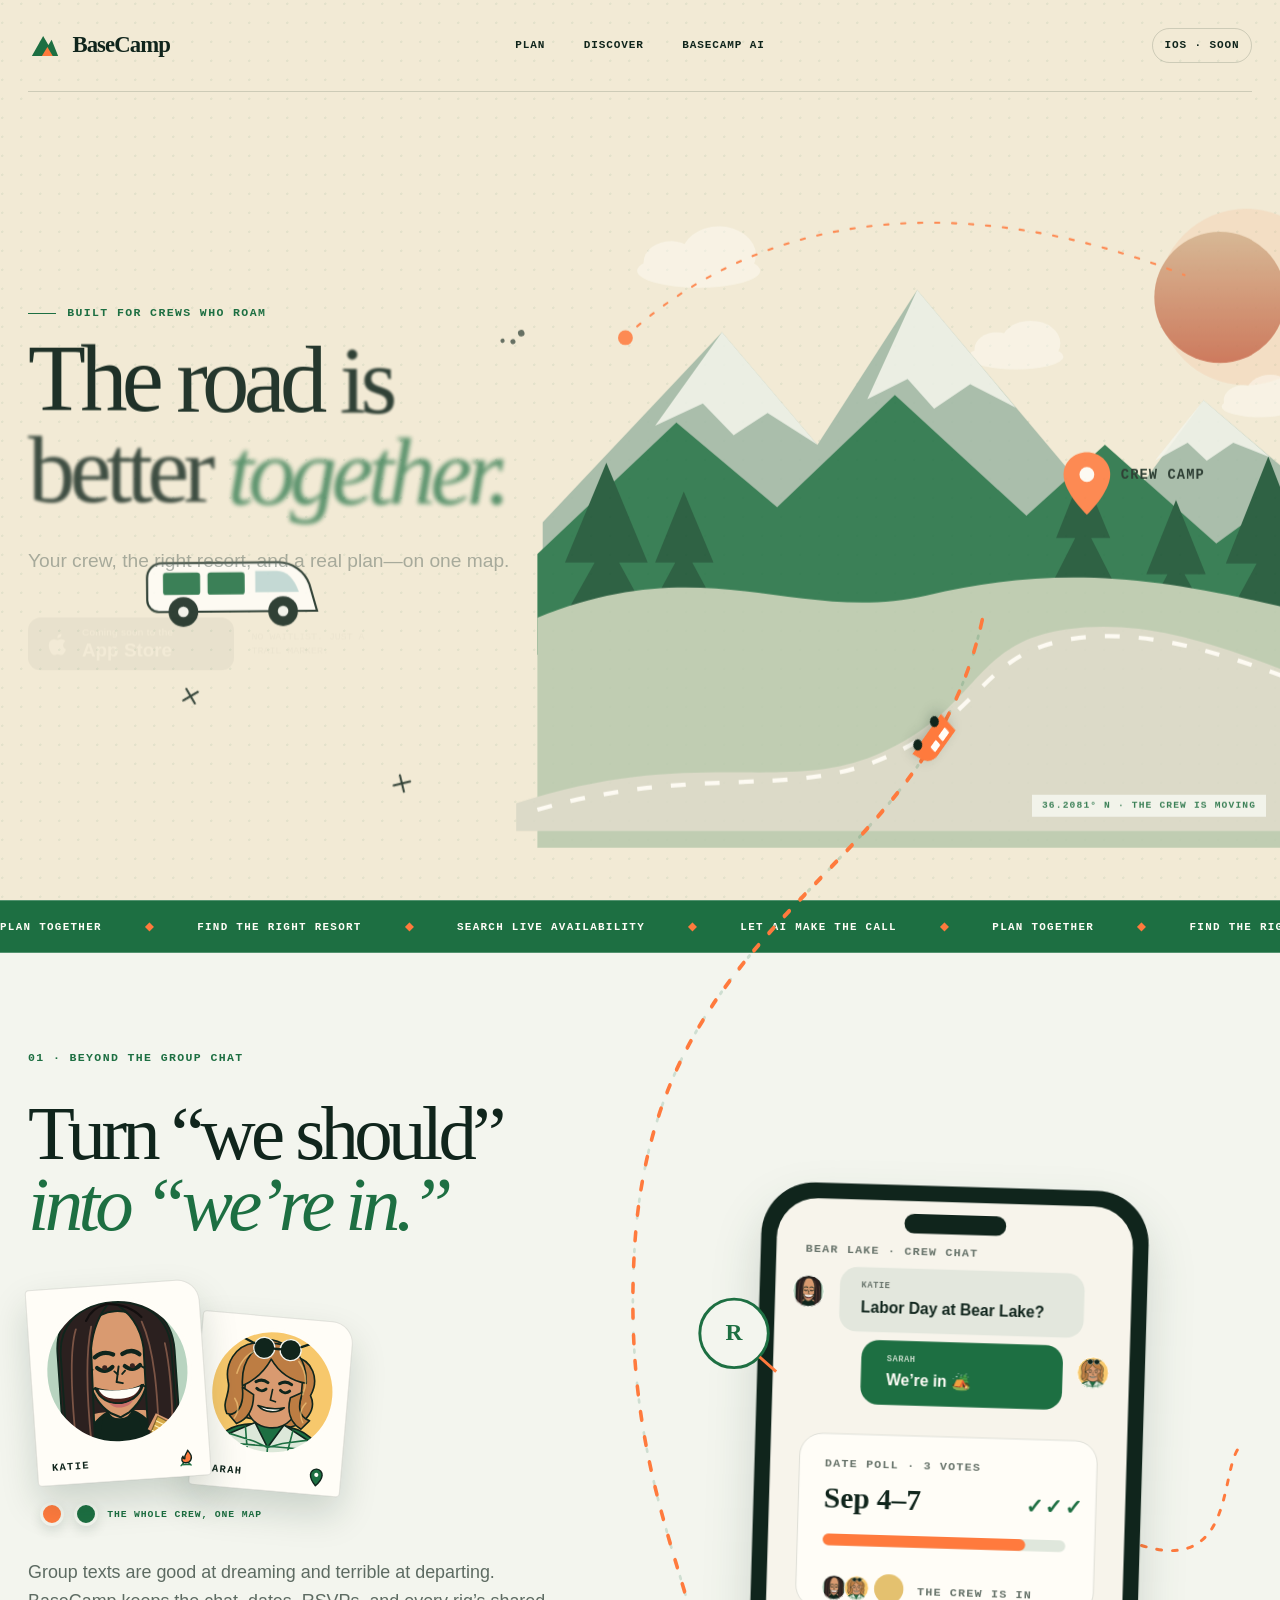
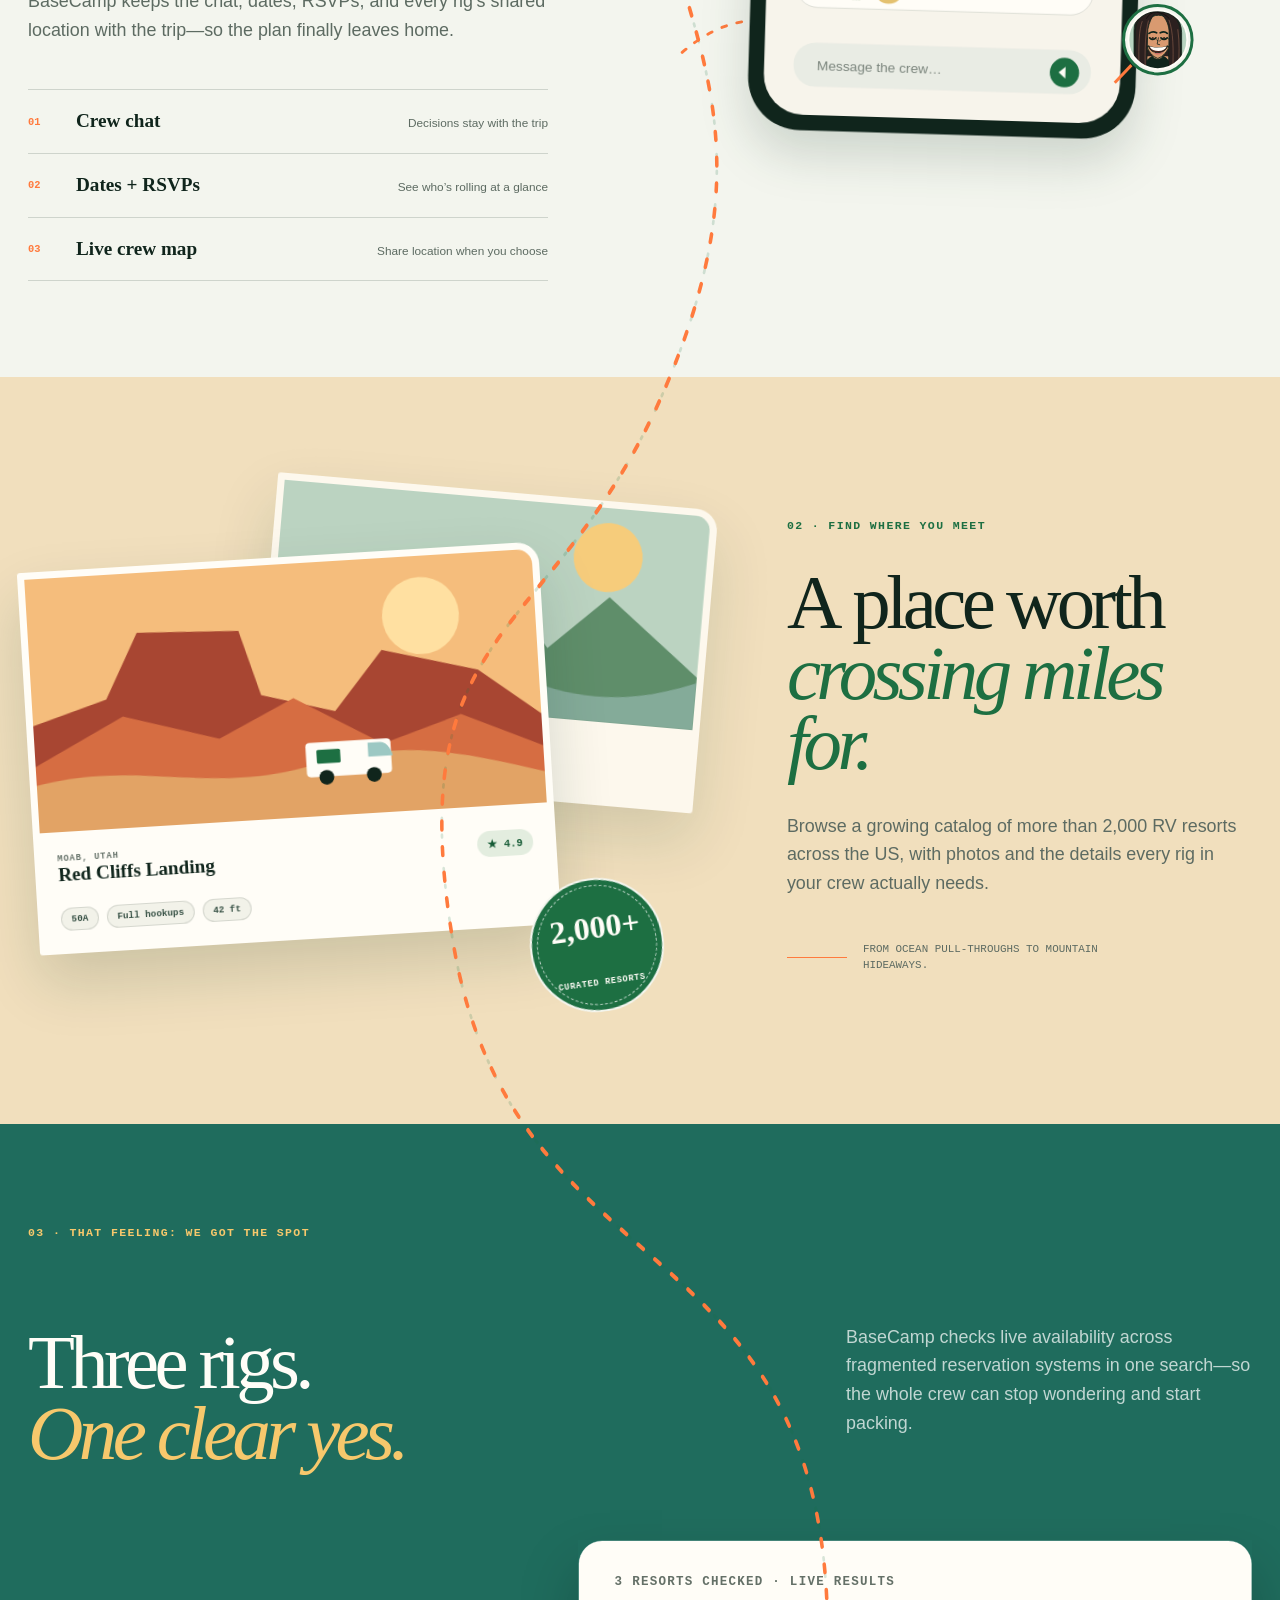
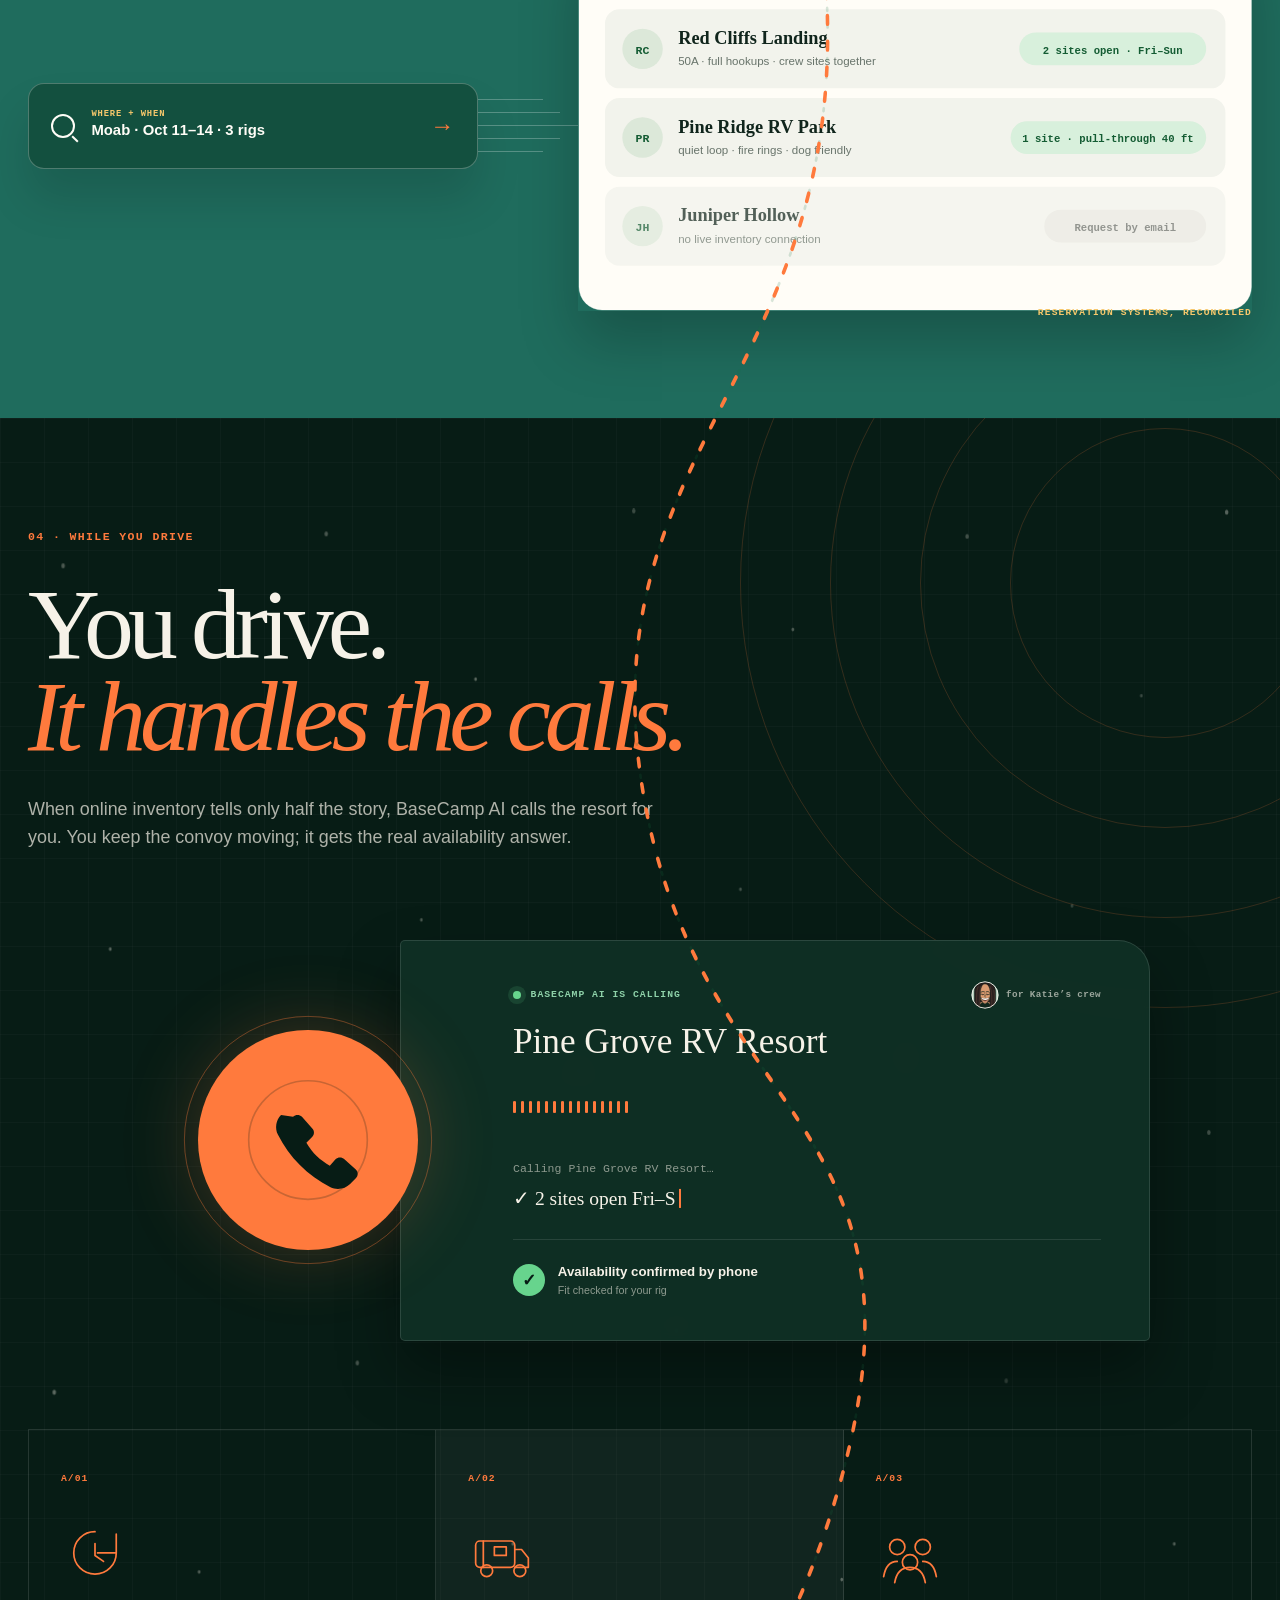
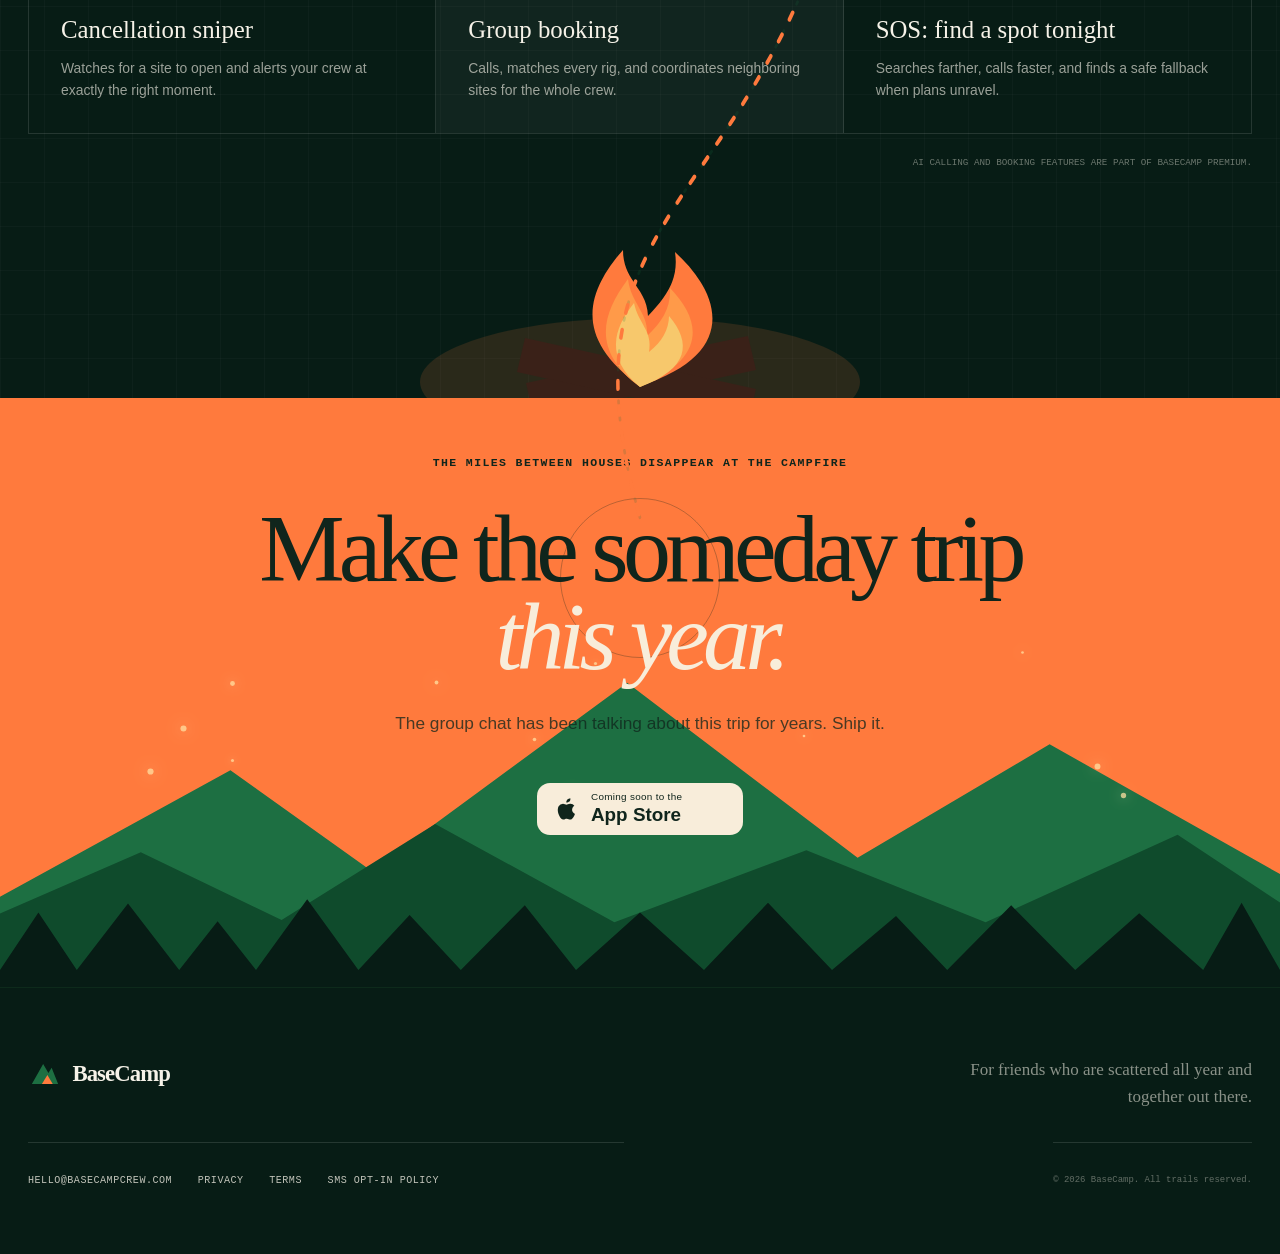
==== commit ef2ed7e2: "Prominent crew portrait cards; Katie likeness pass from photo spec (BaseCamp#390) Co-Authored-By: Cl" ====
--- a/index.html
+++ b/index.html
@@ -30,34 +30,60 @@
   <a class="skip-link" href="#main">Skip to content</a>
   <svg class="avatar-sprite" aria-hidden="true" focusable="false">
     <defs>
-      <symbol id="avatar-sarah" viewBox="0 0 64 64">
-        <circle class="portrait-bg portrait-bg-sarah" cx="32" cy="32" r="30"/>
-        <path class="portrait-hair portrait-hair-sarah" d="M11 45c-3-6 2-10 0-16-2-9 5-19 15-19 5-5 17-3 21 5 8 2 9 12 6 18 4 7-2 15-9 17H19c-6-1-10-7-8-13Z"/>
-        <path class="portrait-skin" d="M27 46h10v10H27z"/>
-        <path class="portrait-top portrait-top-sarah" d="M10 64c2-10 8-15 17-15h10c9 0 15 5 17 15Z"/>
-        <path class="portrait-flannel" d="m20 51 12 10 12-10-7-3H27Z"/>
-        <path class="portrait-flannel-line" d="m20 51 9 3 3 7 3-7 9-3M32 61v3"/>
-        <path class="portrait-skin portrait-face" d="M18 27c0-10 6-16 14-16s14 6 14 16v7c0 10-6 16-14 16S18 44 18 34Z"/>
-        <path class="portrait-hair portrait-hair-sarah" d="M17 29c-1-12 6-20 15-20 8 0 14 6 16 15-8 0-14-4-18-9-2 6-7 11-13 14Zm-4 17c6-2 5-8 4-14l6 3c1 7-1 12-6 15Zm38 0c-6-2-5-8-4-14l-6 3c-1 7 1 12 6 15Z"/>
-        <path class="portrait-feature" d="M25 30h2m10 0h2"/>
-        <path class="portrait-smile portrait-smile-wide" d="M24 37c2 6 14 6 16 0-5 2-11 2-16 0Z"/>
-        <g class="portrait-sunglasses">
-          <circle cx="25" cy="12" r="5"/><circle cx="39" cy="12" r="5"/><path d="M30 12h4M20 10l-4-2m28 2 4-2"/>
+      <clipPath id="portrait-sarah-clip"><circle cx="50" cy="50" r="47"/></clipPath>
+      <clipPath id="portrait-katie-clip"><circle cx="50" cy="50" r="47"/></clipPath>
+      <symbol id="avatar-sarah" viewBox="0 0 100 100">
+        <circle class="portrait-bg portrait-bg-sarah" cx="50" cy="50" r="47"/>
+        <g clip-path="url(#portrait-sarah-clip)">
+          <path class="portrait-hair portrait-hair-sarah" d="M17 69c-5-9 2-15-1-24-4-13 3-28 17-31 9-7 27-3 32 8 13 1 20 15 14 28 6 10-2 22-13 25Z"/>
+          <path class="portrait-skin" d="M42 65h16v18H42z"/>
+          <path class="portrait-top portrait-top-sarah" d="M6 102c4-18 17-27 35-27h18c18 0 31 9 35 27Z"/>
+          <path class="portrait-flannel" d="m20 84 19-10 11 18 11-18 19 10-3 18H23Z"/>
+          <path class="portrait-flannel-line" d="m21 84 18 4 11 4 11-4 18-4M32 78l4 24m32-24-4 24M50 92v10M24 91h53"/>
+          <path class="portrait-skin portrait-face" d="M29 39c0-16 8-25 21-25s22 9 22 25v11c0 16-9 27-22 27S29 66 29 50Z"/>
+          <path class="portrait-hair portrait-hair-sarah" d="M27 47c-3-20 7-34 23-34 14 0 24 10 25 28-12-1-21-6-28-16-4 9-11 17-20 22Zm-8 23c9-3 10-12 8-22l9 5c1 11-3 19-11 23Zm61-1c-9-2-10-11-7-21l-9 5c-2 11 2 19 10 23Z"/>
+          <path class="portrait-hair-highlight portrait-hair-highlight-sarah" d="M22 38c2-10 8-17 16-20m30 7c6 7 8 16 5 25M22 57c4 5 4 10 1 15m53-16c-4 5-4 10-1 15"/>
+          <path class="portrait-brow" d="M37 43c3-2 6-2 9 0m9 0c3-2 6-2 9 0"/>
+          <path class="portrait-eye" d="M38 48c2 2 5 2 7 0m11 0c2 2 5 2 7 0"/>
+          <path class="portrait-nose" d="m50 48-1 8 4 1"/>
+          <path class="portrait-smile" d="M40 61c5 5 15 5 20 0-7 2-13 2-20 0Z"/>
+          <g class="portrait-sunglasses">
+            <circle cx="41" cy="17" r="8"/><circle cx="61" cy="17" r="8"/><path d="M49 17h4M33 14l-7-3m43 3 7-3"/>
+          </g>
         </g>
-        <circle class="portrait-ring" cx="32" cy="32" r="30"/>
+        <circle class="portrait-ring" cx="50" cy="50" r="47"/>
       </symbol>
-      <symbol id="avatar-katie" viewBox="0 0 64 64">
-        <circle class="portrait-bg portrait-bg-katie" cx="32" cy="32" r="30"/>
-        <path class="portrait-hair portrait-hair-katie" d="M10 61V29C10 14 18 5 31 5c14 0 23 10 23 25v31H42V29H22v32Z"/>
-        <path class="portrait-skin" d="M27 46h10v10H27z"/>
-        <path class="portrait-top portrait-top-katie" d="M9 64c2-10 9-15 18-15h10c9 0 16 5 18 15Z"/>
-        <path class="portrait-skin portrait-face" d="M18 26c0-10 6-16 14-16s14 6 14 16v8c0 10-6 16-14 16S18 44 18 34Z"/>
-        <path class="portrait-hair portrait-hair-katie" d="M16 58V28c0-12 6-20 14-21-1 7-5 15-12 21l5 2v28Zm35 0V29C51 16 43 7 30 7c6 4 11 10 14 18 1 10 0 22-1 33Z"/>
-        <circle class="portrait-hoop" cx="18" cy="36" r="3.7"/>
-        <circle class="portrait-hoop" cx="46" cy="36" r="3.7"/>
-        <path class="portrait-feature" d="M25 30h2m10 0h2"/>
-        <path class="portrait-smile portrait-smile-wide" d="M24 37c2 6 14 6 16 0-5 2-11 2-16 0Z"/>
-        <circle class="portrait-ring" cx="32" cy="32" r="30"/>
+      <symbol id="avatar-katie" viewBox="0 0 100 100">
+        <circle class="portrait-bg portrait-bg-katie" cx="50" cy="50" r="47"/>
+        <g clip-path="url(#portrait-katie-clip)">
+          <path class="portrait-hair portrait-hair-katie" d="M12 103V36C12 14 26 4 51 4 74 4 88 18 88 39v64Z"/>
+          <path class="portrait-skin" d="M42 65h16v18H42z"/>
+          <path class="portrait-skin portrait-shoulders" d="M5 103c3-18 17-27 37-27h16c20 0 34 9 37 27Z"/>
+          <path class="portrait-top portrait-top-katie" d="M25 103c1-13 7-22 17-27 2 7 14 7 16 0 10 5 16 14 17 27Z"/>
+          <path class="portrait-halter" d="M39 78c4 5 18 5 22 0l6 25H33Z"/>
+          <circle class="portrait-hoop portrait-hoop-beaded" cx="29" cy="54" r="11"/>
+          <circle class="portrait-hoop portrait-hoop-beaded" cx="72" cy="54" r="11"/>
+          <path class="portrait-skin portrait-face portrait-face-katie" d="M30 37c0-17 8-26 21-26s21 10 20 26l-1 15c-1 10-6 19-14 25l-6 3-6-3c-8-6-12-15-13-25Z"/>
+          <path class="portrait-brow portrait-brow-katie" d="M36 40c4-3 8-3 12-1m6 0c4-2 8-2 11 1"/>
+          <path class="portrait-eye portrait-eye-katie" d="M37 47c3 3 7 3 10 0m8 0c3 3 7 3 10 0"/>
+          <circle class="portrait-iris" cx="42" cy="47.2" r="1.65"/><circle class="portrait-iris" cx="60" cy="47.2" r="1.65"/>
+          <path class="portrait-eye-crease" d="m34 48-3 2m17 0 2 2m3 0 2-2m11-2 3 2"/>
+          <path class="portrait-nose" d="m51 47-2 10 4 1"/>
+          <path class="portrait-smile-crease" d="m35 60-4 2m34-2 4 2"/>
+          <path class="portrait-mouth-open" d="M35 60c4 14 25 15 31 0-9 4-22 4-31 0Z"/>
+          <path class="portrait-teeth" d="M37 61c8 2 18 2 27 0-2 5-6 7-13 7s-12-2-14-7Z"/>
+          <path class="portrait-tongue" d="M43 70c5 2 11 2 16-1-2 5-12 7-16 1Z"/>
+          <path class="portrait-hair portrait-hair-katie portrait-hair-front" d="M14 103V38C14 18 27 6 48 5c-7 7-12 17-14 29l-2 69Zm72 0V39C86 18 73 6 50 5c11 7 17 18 18 31l-1 67Z"/>
+          <path class="portrait-hair-highlight portrait-hair-highlight-katie" d="M25 21c-5 13-6 37-5 72m15-73c-5 18-6 46-5 76M68 19c7 19 7 47 6 76m8-61c3 20 2 42 1 59"/>
+          <path class="portrait-hair-part" d="M46 6c-6 1-11 4-14 10m15-10c9 1 16 4 21 10"/>
+          <g class="portrait-large-detail">
+            <path class="portrait-skin portrait-forearm" d="M92 103 67 89l6-10 25 14v10Z"/>
+            <path class="portrait-watch" d="m74 81 8 5-5 10-8-5Z"/>
+            <path class="portrait-watch-mesh" d="m73 84 7 4m-8-1 7 4m-9-1 7 4"/>
+            <path class="portrait-ring-detail" d="m88 96 4 2m-6 1 4 2"/>
+          </g>
+        </g>
+        <circle class="portrait-ring" cx="50" cy="50" r="47"/>
       </symbol>
     </defs>
   </svg>
@@ -151,14 +177,21 @@
       <div class="section-copy reveal">
         <p class="kicker">01 · Beyond the group chat</p>
         <h2 id="together-title">Turn “we should”<br><em>into “we’re in.”</em></h2>
-        <div class="crew-cluster">
-          <div class="crew-cluster-avatars" aria-hidden="true">
-            <svg class="crew-cluster-avatar named-avatar" viewBox="0 0 64 64"><use href="#avatar-katie"/></svg>
-            <svg class="crew-cluster-avatar named-avatar" viewBox="0 0 64 64"><use href="#avatar-sarah"/></svg>
-            <span class="crew-cluster-avatar crew-dot crew-dot-orange"></span>
-            <span class="crew-cluster-avatar crew-dot crew-dot-green"></span>
+        <div class="crew-feature" aria-label="Meet Katie and Sarah, part of the BaseCamp crew">
+          <div class="crew-portrait-cards">
+            <article class="crew-portrait-card crew-card-katie">
+              <svg class="crew-card-portrait" viewBox="0 0 100 100" role="img" aria-label="Katie laughing, with long straight dark hair, hoop earrings, and a black halter top"><use href="#avatar-katie"/></svg>
+              <p><span>Katie</span><svg class="crew-motif" viewBox="0 0 24 24" aria-hidden="true"><path d="M7 19h10M9 17l-3 3m9-3 3 3"/><path class="motif-fill" d="M12 17c-5 0-6-5-3-8 0 3 2 3 2 3-1-5 4-7 4-10 4 6 5 8 3 12-1 2-3 3-6 3Z"/></svg></p>
+            </article>
+            <article class="crew-portrait-card crew-card-sarah">
+              <svg class="crew-card-portrait" viewBox="0 0 100 100" role="img" aria-label="Sarah smiling, with a wavy honey lob, sunglasses on her head, and a flannel shirt"><use href="#avatar-sarah"/></svg>
+              <p><span>Sarah</span><svg class="crew-motif" viewBox="0 0 24 24" aria-hidden="true"><path class="motif-fill" d="M12 22S5 15 5 9a7 7 0 1 1 14 0c0 6-7 13-7 13Z"/><circle cx="12" cy="9" r="2.5"/></svg></p>
+            </article>
           </div>
-          <span class="crew-cluster-caption">the whole crew, one map</span>
+          <div class="crew-more" aria-label="More crew members">
+            <span class="crew-dot crew-dot-orange"></span><span class="crew-dot crew-dot-green"></span>
+            <span class="crew-cluster-caption">the whole crew, one map</span>
+          </div>
         </div>
         <p>Group texts are good at dreaming and terrible at departing. BaseCamp keeps the chat, dates, RSVPs, and every rig’s shared location with the trip—so the plan finally leaves home.</p>
         <ul class="feature-list" aria-label="Planning features">
@@ -178,13 +211,13 @@
             <rect class="phone-notch" x="258" y="49" width="104" height="20" rx="10"/>
             <text class="phone-meta" x="158" y="91">BEAR LAKE · CREW CHAT</text>
             <g class="chat-message chat-message-one">
-              <svg class="chat-avatar" x="150" y="118" width="28" height="28" viewBox="0 0 64 64" aria-hidden="true"><use href="#avatar-katie"/></svg>
+              <svg class="chat-avatar" x="145" y="114" width="34" height="34" viewBox="0 0 100 100" aria-hidden="true"><use href="#avatar-katie"/></svg>
               <rect class="bubble bubble-in" x="194" y="105" width="250" height="66" rx="18"/>
               <text class="sender-name" x="216" y="126">Katie</text><text class="bubble-text" x="216" y="151">Labor Day at Bear Lake?</text>
             </g>
             <g class="typing-indicator typing-one"><rect x="194" y="111" width="92" height="58" rx="18"/><circle cx="220" cy="140" r="4"/><circle cx="240" cy="140" r="4"/><circle cx="260" cy="140" r="4"/></g>
             <g class="chat-message chat-message-two">
-              <svg class="chat-avatar" x="442" y="193" width="28" height="28" viewBox="0 0 64 64" aria-hidden="true"><use href="#avatar-sarah"/></svg>
+              <svg class="chat-avatar" x="438" y="189" width="34" height="34" viewBox="0 0 100 100" aria-hidden="true"><use href="#avatar-sarah"/></svg>
               <rect class="bubble bubble-out" x="218" y="179" width="206" height="66" rx="18"/>
               <text class="sender-name sender-name-light" x="244" y="200">Sarah</text><text class="bubble-text bubble-text-light" x="244" y="225">We’re in 🏕️</text>
             </g>
@@ -195,8 +228,8 @@
               <g class="poll-checks" aria-hidden="true"><text class="poll-check" x="390" y="352">✓</text><text class="poll-check" x="410" y="352">✓</text><text class="poll-check" x="430" y="352">✓</text></g>
               <rect class="poll-track" x="184" y="378" width="248" height="12" rx="6"/><rect class="poll-fill" x="184" y="378" width="207" height="12" rx="6"/>
               <g transform="translate(184 418)">
-                <svg class="poll-avatar" x="0" y="0" width="30" height="30" viewBox="0 0 64 64" aria-hidden="true"><use href="#avatar-katie"/></svg>
-                <svg class="poll-avatar" x="27" y="0" width="30" height="30" viewBox="0 0 64 64" aria-hidden="true"><use href="#avatar-sarah"/></svg>
+                <svg class="poll-avatar" x="0" y="2" width="26" height="26" viewBox="0 0 100 100" aria-hidden="true"><use href="#avatar-katie"/></svg>
+                <svg class="poll-avatar" x="23" y="2" width="26" height="26" viewBox="0 0 100 100" aria-hidden="true"><use href="#avatar-sarah"/></svg>
                 <circle class="avatar avatar-three" cx="69" cy="15" r="15"/><text class="poll-ready" x="98" y="20">THE CREW IS IN</text>
               </g>
             </g>
@@ -205,7 +238,7 @@
             <circle class="send-button" cx="435" cy="513" r="15"/><path class="send-arrow" d="m429 513 7-6v12Z"/>
           </g>
           <g class="floating-avatar" transform="translate(55 134)"><circle cx="36" cy="36" r="35"/><text x="36" y="43">R</text><path d="M62 60 79 75"/></g>
-          <g class="floating-avatar" transform="translate(488 447)"><circle cx="36" cy="36" r="35"/><svg x="4" y="4" width="64" height="64" viewBox="0 0 64 64" aria-hidden="true"><use href="#avatar-katie"/></svg><path d="M9 62-8 80"/></g>
+          <g class="floating-avatar" transform="translate(488 447)"><circle cx="36" cy="36" r="35"/><svg x="4" y="4" width="64" height="64" viewBox="0 0 100 100" aria-hidden="true"><use href="#avatar-katie"/></svg><path d="M9 62-8 80"/></g>
         </svg>
       </div>
     </section>
@@ -301,7 +334,7 @@
         <div class="call-card">
           <div class="call-card-meta">
             <p class="calling-label"><span></span> BASECAMP AI IS CALLING</p>
-            <p class="call-requester"><svg viewBox="0 0 64 64" aria-hidden="true"><use href="#avatar-katie"/></svg><span>for Katie’s crew</span></p>
+            <p class="call-requester"><svg viewBox="0 0 100 100" aria-hidden="true"><use href="#avatar-katie"/></svg><span>for Katie’s crew</span></p>
           </div>
           <h3>Pine Grove RV Resort</h3>
           <div class="waveform" aria-hidden="true"><i></i><i></i><i></i><i></i><i></i><i></i><i></i><i></i><i></i><i></i><i></i><i></i><i></i><i></i><i></i></div>
--- a/css/site.css
+++ b/css/site.css
@@ -39,21 +39,41 @@
 .portrait-bg-sarah { fill: #f7c86c; }
 .portrait-bg-katie { fill: #b8d4c0; }
 .portrait-hair { stroke: #10251c; stroke-linecap: round; stroke-linejoin: round; stroke-width: 1.25; }
-.portrait-hair-sarah { fill: #b87643; }
-.portrait-hair-katie { fill: #432b27; }
-.portrait-skin { fill: #e9ad82; }
+.portrait-hair-sarah { fill: #bd7d43; }
+.portrait-hair-katie { fill: #2b201f; }
+.portrait-skin { fill: #d99a70; }
 .portrait-face { stroke: #10251c; stroke-width: 1.25; }
+.portrait-face-katie { stroke-width: 1.35; }
 .portrait-top { stroke: #10251c; stroke-linejoin: round; stroke-width: 1.25; }
 .portrait-top-sarah { fill: #1d6f42; }
 .portrait-top-katie { fill: #10251c; }
+.portrait-halter { fill: #10251c; }
 .portrait-flannel { fill: #dce8d9; stroke: #10251c; stroke-linejoin: round; stroke-width: 1.25; }
 .portrait-flannel-line { fill: none; stroke: #1d6f42; stroke-linecap: round; stroke-linejoin: round; stroke-width: 1.25; }
-.portrait-feature { fill: none; stroke: #10251c; stroke-linecap: round; stroke-width: 2.2; }
+.portrait-brow, .portrait-eye, .portrait-eye-crease, .portrait-nose, .portrait-smile-crease { fill: none; stroke: #10251c; stroke-linecap: round; stroke-linejoin: round; }
+.portrait-brow { stroke-width: 2.3; }
+.portrait-brow-katie { stroke-width: 2.8; }
+.portrait-eye { stroke-width: 2.25; }
+.portrait-eye-katie { stroke-width: 2.7; }
+.portrait-iris { fill: #3c251f; }
+.portrait-eye-crease, .portrait-smile-crease { stroke-width: 1.2; }
+.portrait-nose { stroke-width: 1.25; }
 .portrait-smile { fill: #fffdf7; stroke: #10251c; stroke-linejoin: round; stroke-width: 1.25; }
-.portrait-hoop { fill: none; stroke: #ff7a3d; stroke-width: 1.8; }
+.portrait-mouth-open { fill: #4b211c; stroke: #10251c; stroke-linejoin: round; stroke-width: 1.35; }
+.portrait-teeth { fill: #fffdf7; }
+.portrait-tongue { fill: #c96f69; }
+.portrait-hoop { fill: none; stroke: #d6a949; stroke-width: 2.1; }
+.portrait-hoop-beaded { stroke-dasharray: 1.1 2.15; stroke-linecap: round; stroke-width: 2.8; }
+.portrait-hair-highlight { fill: none; stroke-linecap: round; stroke-width: 1.15; }
+.portrait-hair-highlight-katie { stroke: rgba(154,105,84,.72); }
+.portrait-hair-highlight-sarah { stroke: rgba(245,201,123,.68); }
+.portrait-hair-part { fill: none; stroke: #130f0f; stroke-linecap: round; stroke-width: 1.5; }
+.portrait-watch { fill: #d6a949; stroke: #7e622d; stroke-width: .8; }
+.portrait-watch-mesh, .portrait-ring-detail { fill: none; stroke: #fff0b9; stroke-linecap: round; stroke-width: .75; }
+.portrait-large-detail { opacity: var(--portrait-detail, 0); }
 .portrait-sunglasses circle { fill: #10251c; stroke: #f3f5ee; stroke-width: 1; }
 .portrait-sunglasses path { fill: none; stroke: #10251c; stroke-linecap: round; stroke-width: 1.8; }
-.portrait-ring { fill: none; stroke: #fffdf7; stroke-width: 2.5; }
+.portrait-ring { fill: none; stroke: #fffdf7; stroke-width: 3; }
 :focus-visible { outline: 3px solid var(--orange); outline-offset: 4px; }
 .skip-link { position: fixed; z-index: 999; top: 8px; left: 8px; padding: .65rem 1rem; transform: translateY(-150%); border-radius: 8px; background: var(--ink); color: var(--paper); }
 .skip-link:focus { transform: none; }
@@ -138,12 +158,20 @@
 .kicker { margin: 0 0 2rem; color: var(--green); }
 h2 { font-size: clamp(3.4rem, 6vw, 6.5rem); }
 .section-copy > p:not(.kicker), .availability-heading > p:not(.kicker), .ai-intro > p:not(.kicker) { margin: 2rem 0; color: var(--muted); font-size: 1.12rem; }
-.crew-cluster { display: flex; align-items: center; gap: .9rem; width: max-content; max-width: 100%; margin: 1.55rem 0 .2rem; }
-.crew-cluster-avatars { display: flex; align-items: flex-end; padding-left: 2px; }
-.crew-cluster-avatar { flex: 0 0 auto; transform-box: fill-box; transform-origin: 50% 70%; }
-.crew-cluster-avatar + .crew-cluster-avatar { margin-left: -14px; }
-.crew-cluster-avatar.named-avatar { width: 64px; height: 64px; filter: drop-shadow(0 6px 8px rgba(13,49,30,.13)); }
-.crew-dot { width: 44px; height: 44px; border: 3px solid var(--paper); border-radius: 50%; box-shadow: 0 5px 12px rgba(13,49,30,.12); }
+.crew-feature { display: grid; gap: .75rem; width: max-content; max-width: 100%; margin: 2rem 0 .5rem; }
+.crew-portrait-cards { display: flex; align-items: flex-end; padding: .7rem .9rem .6rem .5rem; }
+.crew-portrait-card { position: relative; display: grid; justify-items: center; padding: 9px 9px 7px; border: 1px solid rgba(16,37,28,.12); border-radius: 4px 22px 4px 4px; background: var(--white); box-shadow: 0 18px 36px rgba(13,49,30,.17); transform-box: border-box; transform-origin: 50% 85%; }
+.crew-card-katie { z-index: 2; width: 174px; transform: rotate(-4deg); }
+.crew-card-sarah { z-index: 1; width: 152px; margin-left: -20px; transform: translateY(10px) rotate(5deg); }
+.crew-card-portrait { overflow: visible; width: 100%; aspect-ratio: 1; }
+.crew-card-katie .crew-card-portrait { --portrait-detail: 1; }
+.crew-portrait-card p { display: flex; align-items: center; justify-content: space-between; width: 100%; margin: 5px 0 0; padding: 0 5px; color: #10251c; font: 800 .65rem var(--mono); letter-spacing: .13em; text-transform: uppercase; }
+.crew-motif { width: 20px; height: 20px; fill: none; stroke: #1d6f42; stroke-linecap: round; stroke-linejoin: round; stroke-width: 1.7; }
+.crew-motif .motif-fill { fill: #ff7a3d; stroke: #10251c; }
+.crew-card-sarah .crew-motif .motif-fill { fill: #1d6f42; }
+.crew-card-sarah .crew-motif circle { fill: var(--white); stroke: none; }
+.crew-more { display: flex; align-items: center; gap: .6rem; padding-left: .75rem; }
+.crew-dot { width: 24px; height: 24px; border: 3px solid var(--paper); border-radius: 50%; box-shadow: 0 5px 12px rgba(13,49,30,.12); }
 .crew-dot-orange { background: var(--orange); }
 .crew-dot-green { background: var(--green); }
 .crew-cluster-caption { color: var(--green); font: 700 .61rem/1.35 var(--mono); letter-spacing: .09em; text-transform: uppercase; }
@@ -461,11 +489,16 @@
   .feature, .availability, .ai-section { padding: 78px 20px; }
   .feature { gap: 2.7rem; }
   h2 { font-size: clamp(3.25rem, 15vw, 5rem); }
-  .crew-cluster { gap: .65rem; margin-top: 1.3rem; }
-  .crew-cluster-avatar.named-avatar { width: 58px; height: 58px; }
-  .crew-dot { width: 38px; height: 38px; }
-  .crew-cluster-avatar + .crew-cluster-avatar { margin-left: -13px; }
-  .crew-cluster-caption { max-width: 105px; font-size: .56rem; }
+  .crew-feature { margin-top: 1.55rem; }
+  .crew-portrait-cards { padding: .45rem .5rem .5rem .25rem; }
+  .crew-card-katie, .crew-card-sarah { width: 124px; }
+  .crew-card-sarah { margin-left: -14px; transform: translateY(7px) rotate(4deg); }
+  .crew-portrait-card { padding: 6px 6px 5px; border-radius: 3px 16px 3px 3px; }
+  .crew-portrait-card p { padding-inline: 3px; font-size: .56rem; }
+  .crew-motif { width: 17px; height: 17px; }
+  .crew-more { gap: .48rem; padding-left: .35rem; }
+  .crew-dot { width: 21px; height: 21px; border-width: 2px; }
+  .crew-cluster-caption { max-width: none; font-size: .56rem; }
   .section-copy > p:not(.kicker), .availability-heading > p:not(.kicker), .ai-intro > p:not(.kicker) { font-size: 1rem; }
   .feature-list div { display: grid; }
   .feature-list small { font-size: .68rem; }
@@ -546,6 +579,8 @@
   .phone-meta, .poll-label, .poll-ready, .composer-text { fill: #9caaa0; }
   .portrait-bg-sarah { fill: #9b6339; }
   .portrait-bg-katie { fill: #315c48; }
+  .portrait-hair-katie { fill: #201918; }
+  .portrait-hair-highlight-katie { stroke: rgba(183,127,101,.68); }
   .portrait-top-sarah { fill: #2c8050; }
   .portrait-flannel { fill: #c5d9c6; }
   .portrait-ring { stroke: #d6ded7; }
@@ -568,7 +603,7 @@
 @media (prefers-reduced-motion: reduce) {
   html { scroll-behavior: auto; }
   *, *::before, *::after { animation: none !important; transition: none !important; }
-  .reveal, [data-parallax], .motion-word, .typed-char, .crew-cluster-avatar { opacity: 1 !important; transform: none !important; filter: none !important; }
+  .reveal, [data-parallax], .motion-word, .typed-char { opacity: 1 !important; transform: none !important; filter: none !important; }
   .chat-device, .plan-art:hover .chat-device, .resort-front, .resort-front:hover, .resort-back, .resort-back:hover, .result-svg-row:hover, .call-stage:hover .call-card, .ai-card:hover { transform: none !important; }
 }
 
